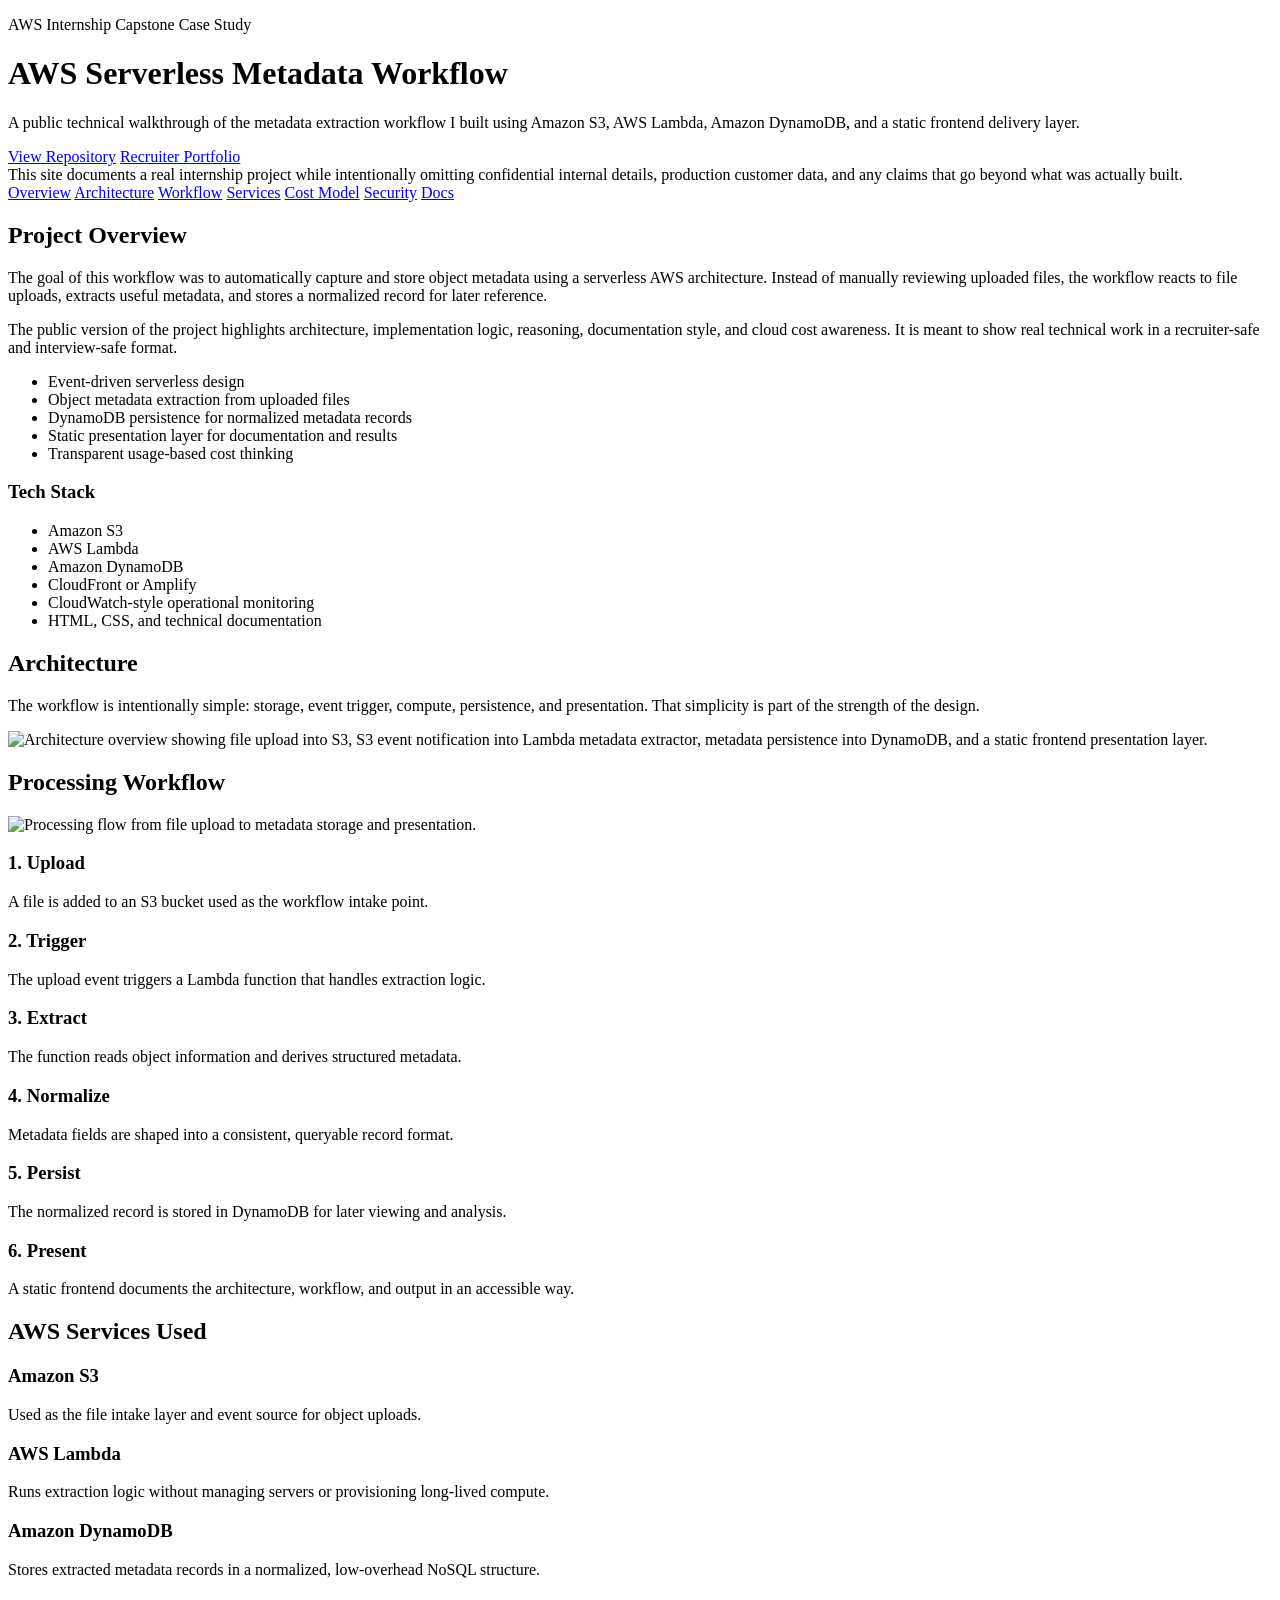
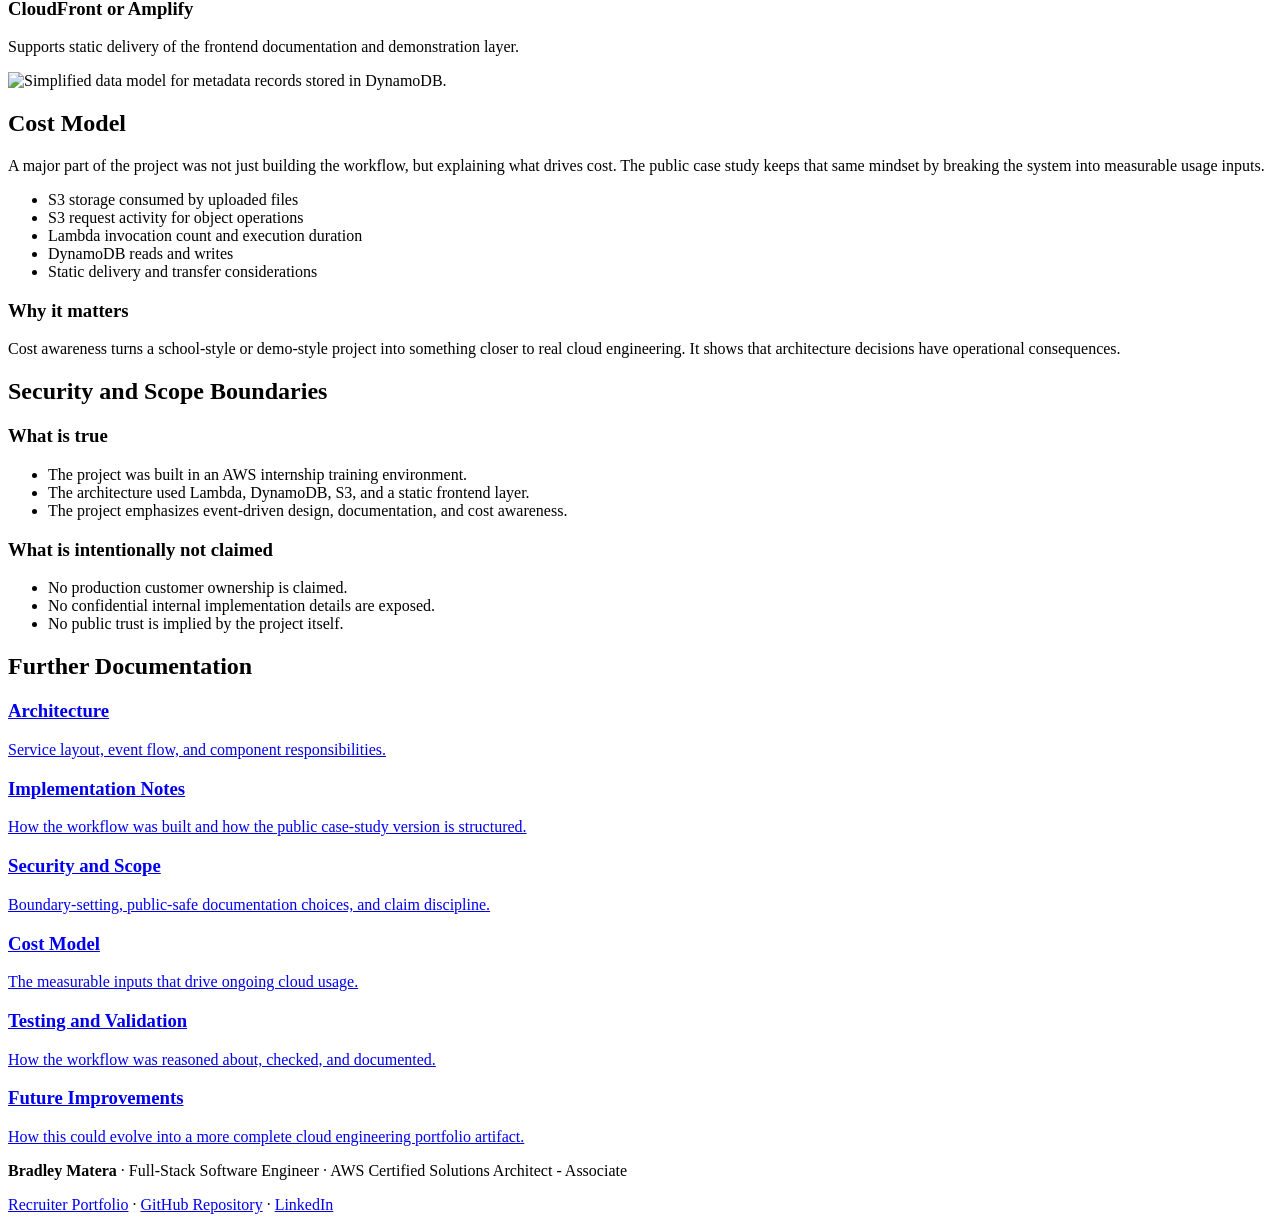
==== index.html @ c06ffcc9 "site: add GitHub Pages-ready landing page" ====
<!DOCTYPE html>
<html lang="en">
<head>
  <meta charset="UTF-8" />
  <meta name="viewport" content="width=device-width, initial-scale=1.0" />
  <title>AWS Serverless Metadata Workflow | Bradley Matera</title>
  <meta name="description" content="A public technical case study documenting an AWS serverless metadata workflow built during an AWS Support Engineering internship." />
  <link rel="stylesheet" href="styles.css" />
</head>
<body>
  <header class="hero">
    <div class="container">
      <p class="eyebrow">AWS Internship Capstone Case Study</p>
      <h1>AWS Serverless Metadata Workflow</h1>
      <p class="lead">
        A public technical walkthrough of the metadata extraction workflow I built using
        Amazon S3, AWS Lambda, Amazon DynamoDB, and a static frontend delivery layer.
      </p>
      <div class="hero-actions">
        <a class="button primary" href="https://github.com/BradleyMatera/Office">View Repository</a>
        <a class="button" href="https://bradleymatera.dev/recruiter/">Recruiter Portfolio</a>
      </div>
      <div class="callout">
        This site documents a real internship project while intentionally omitting confidential internal details,
        production customer data, and any claims that go beyond what was actually built.
      </div>
    </div>
  </header>

  <nav class="topnav">
    <div class="container navlinks">
      <a href="#overview">Overview</a>
      <a href="#architecture">Architecture</a>
      <a href="#workflow">Workflow</a>
      <a href="#services">Services</a>
      <a href="#cost">Cost Model</a>
      <a href="#security">Security</a>
      <a href="#docs">Docs</a>
    </div>
  </nav>

  <main>
    <section id="overview" class="section">
      <div class="container two-col">
        <div>
          <h2>Project Overview</h2>
          <p>
            The goal of this workflow was to automatically capture and store object metadata using a
            serverless AWS architecture. Instead of manually reviewing uploaded files, the workflow reacts
            to file uploads, extracts useful metadata, and stores a normalized record for later reference.
          </p>
          <p>
            The public version of the project highlights architecture, implementation logic, reasoning,
            documentation style, and cloud cost awareness. It is meant to show real technical work in a
            recruiter-safe and interview-safe format.
          </p>
          <ul class="bullets">
            <li>Event-driven serverless design</li>
            <li>Object metadata extraction from uploaded files</li>
            <li>DynamoDB persistence for normalized metadata records</li>
            <li>Static presentation layer for documentation and results</li>
            <li>Transparent usage-based cost thinking</li>
          </ul>
        </div>
        <aside class="card">
          <h3>Tech Stack</h3>
          <ul>
            <li>Amazon S3</li>
            <li>AWS Lambda</li>
            <li>Amazon DynamoDB</li>
            <li>CloudFront or Amplify</li>
            <li>CloudWatch-style operational monitoring</li>
            <li>HTML, CSS, and technical documentation</li>
          </ul>
        </aside>
      </div>
    </section>

    <section id="architecture" class="section alt">
      <div class="container">
        <h2>Architecture</h2>
        <p class="section-intro">
          The workflow is intentionally simple: storage, event trigger, compute, persistence, and presentation.
          That simplicity is part of the strength of the design.
        </p>
        <img class="diagram" src="assets/architecture-overview.svg" alt="Architecture overview showing file upload into S3, S3 event notification into Lambda metadata extractor, metadata persistence into DynamoDB, and a static frontend presentation layer." />
      </div>
    </section>

    <section id="workflow" class="section">
      <div class="container">
        <h2>Processing Workflow</h2>
        <img class="diagram" src="assets/processing-flow.svg" alt="Processing flow from file upload to metadata storage and presentation." />
        <div class="grid three-up">
          <div class="card">
            <h3>1. Upload</h3>
            <p>A file is added to an S3 bucket used as the workflow intake point.</p>
          </div>
          <div class="card">
            <h3>2. Trigger</h3>
            <p>The upload event triggers a Lambda function that handles extraction logic.</p>
          </div>
          <div class="card">
            <h3>3. Extract</h3>
            <p>The function reads object information and derives structured metadata.</p>
          </div>
          <div class="card">
            <h3>4. Normalize</h3>
            <p>Metadata fields are shaped into a consistent, queryable record format.</p>
          </div>
          <div class="card">
            <h3>5. Persist</h3>
            <p>The normalized record is stored in DynamoDB for later viewing and analysis.</p>
          </div>
          <div class="card">
            <h3>6. Present</h3>
            <p>A static frontend documents the architecture, workflow, and output in an accessible way.</p>
          </div>
        </div>
      </div>
    </section>

    <section id="services" class="section alt">
      <div class="container">
        <h2>AWS Services Used</h2>
        <div class="grid two-up">
          <div class="card">
            <h3>Amazon S3</h3>
            <p>Used as the file intake layer and event source for object uploads.</p>
          </div>
          <div class="card">
            <h3>AWS Lambda</h3>
            <p>Runs extraction logic without managing servers or provisioning long-lived compute.</p>
          </div>
          <div class="card">
            <h3>Amazon DynamoDB</h3>
            <p>Stores extracted metadata records in a normalized, low-overhead NoSQL structure.</p>
          </div>
          <div class="card">
            <h3>CloudFront or Amplify</h3>
            <p>Supports static delivery of the frontend documentation and demonstration layer.</p>
          </div>
        </div>
        <img class="diagram small" src="assets/data-model.svg" alt="Simplified data model for metadata records stored in DynamoDB." />
      </div>
    </section>

    <section id="cost" class="section">
      <div class="container two-col">
        <div>
          <h2>Cost Model</h2>
          <p>
            A major part of the project was not just building the workflow, but explaining what drives cost.
            The public case study keeps that same mindset by breaking the system into measurable usage inputs.
          </p>
          <ul class="bullets">
            <li>S3 storage consumed by uploaded files</li>
            <li>S3 request activity for object operations</li>
            <li>Lambda invocation count and execution duration</li>
            <li>DynamoDB reads and writes</li>
            <li>Static delivery and transfer considerations</li>
          </ul>
        </div>
        <aside class="card">
          <h3>Why it matters</h3>
          <p>
            Cost awareness turns a school-style or demo-style project into something closer to real cloud engineering.
            It shows that architecture decisions have operational consequences.
          </p>
        </aside>
      </div>
    </section>

    <section id="security" class="section alt">
      <div class="container">
        <h2>Security and Scope Boundaries</h2>
        <div class="grid two-up">
          <div class="card success">
            <h3>What is true</h3>
            <ul>
              <li>The project was built in an AWS internship training environment.</li>
              <li>The architecture used Lambda, DynamoDB, S3, and a static frontend layer.</li>
              <li>The project emphasizes event-driven design, documentation, and cost awareness.</li>
            </ul>
          </div>
          <div class="card warning">
            <h3>What is intentionally not claimed</h3>
            <ul>
              <li>No production customer ownership is claimed.</li>
              <li>No confidential internal implementation details are exposed.</li>
              <li>No public trust is implied by the project itself.</li>
            </ul>
          </div>
        </div>
      </div>
    </section>

    <section id="docs" class="section">
      <div class="container">
        <h2>Further Documentation</h2>
        <div class="grid two-up">
          <a class="doclink" href="docs/architecture.md">
            <h3>Architecture</h3>
            <p>Service layout, event flow, and component responsibilities.</p>
          </a>
          <a class="doclink" href="docs/implementation-notes.md">
            <h3>Implementation Notes</h3>
            <p>How the workflow was built and how the public case-study version is structured.</p>
          </a>
          <a class="doclink" href="docs/security-and-scope.md">
            <h3>Security and Scope</h3>
            <p>Boundary-setting, public-safe documentation choices, and claim discipline.</p>
          </a>
          <a class="doclink" href="docs/cost-model.md">
            <h3>Cost Model</h3>
            <p>The measurable inputs that drive ongoing cloud usage.</p>
          </a>
          <a class="doclink" href="docs/testing-and-validation.md">
            <h3>Testing and Validation</h3>
            <p>How the workflow was reasoned about, checked, and documented.</p>
          </a>
          <a class="doclink" href="docs/future-improvements.md">
            <h3>Future Improvements</h3>
            <p>How this could evolve into a more complete cloud engineering portfolio artifact.</p>
          </a>
        </div>
      </div>
    </section>
  </main>

  <footer class="footer">
    <div class="container">
      <p><strong>Bradley Matera</strong> · Full-Stack Software Engineer · AWS Certified Solutions Architect - Associate</p>
      <p>
        <a href="https://bradleymatera.dev/recruiter/">Recruiter Portfolio</a>
        <span>·</span>
        <a href="https://github.com/BradleyMatera/Office">GitHub Repository</a>
        <span>·</span>
        <a href="https://www.linkedin.com/in/bradmatera/">LinkedIn</a>
      </p>
    </div>
  </footer>
</body>
</html>
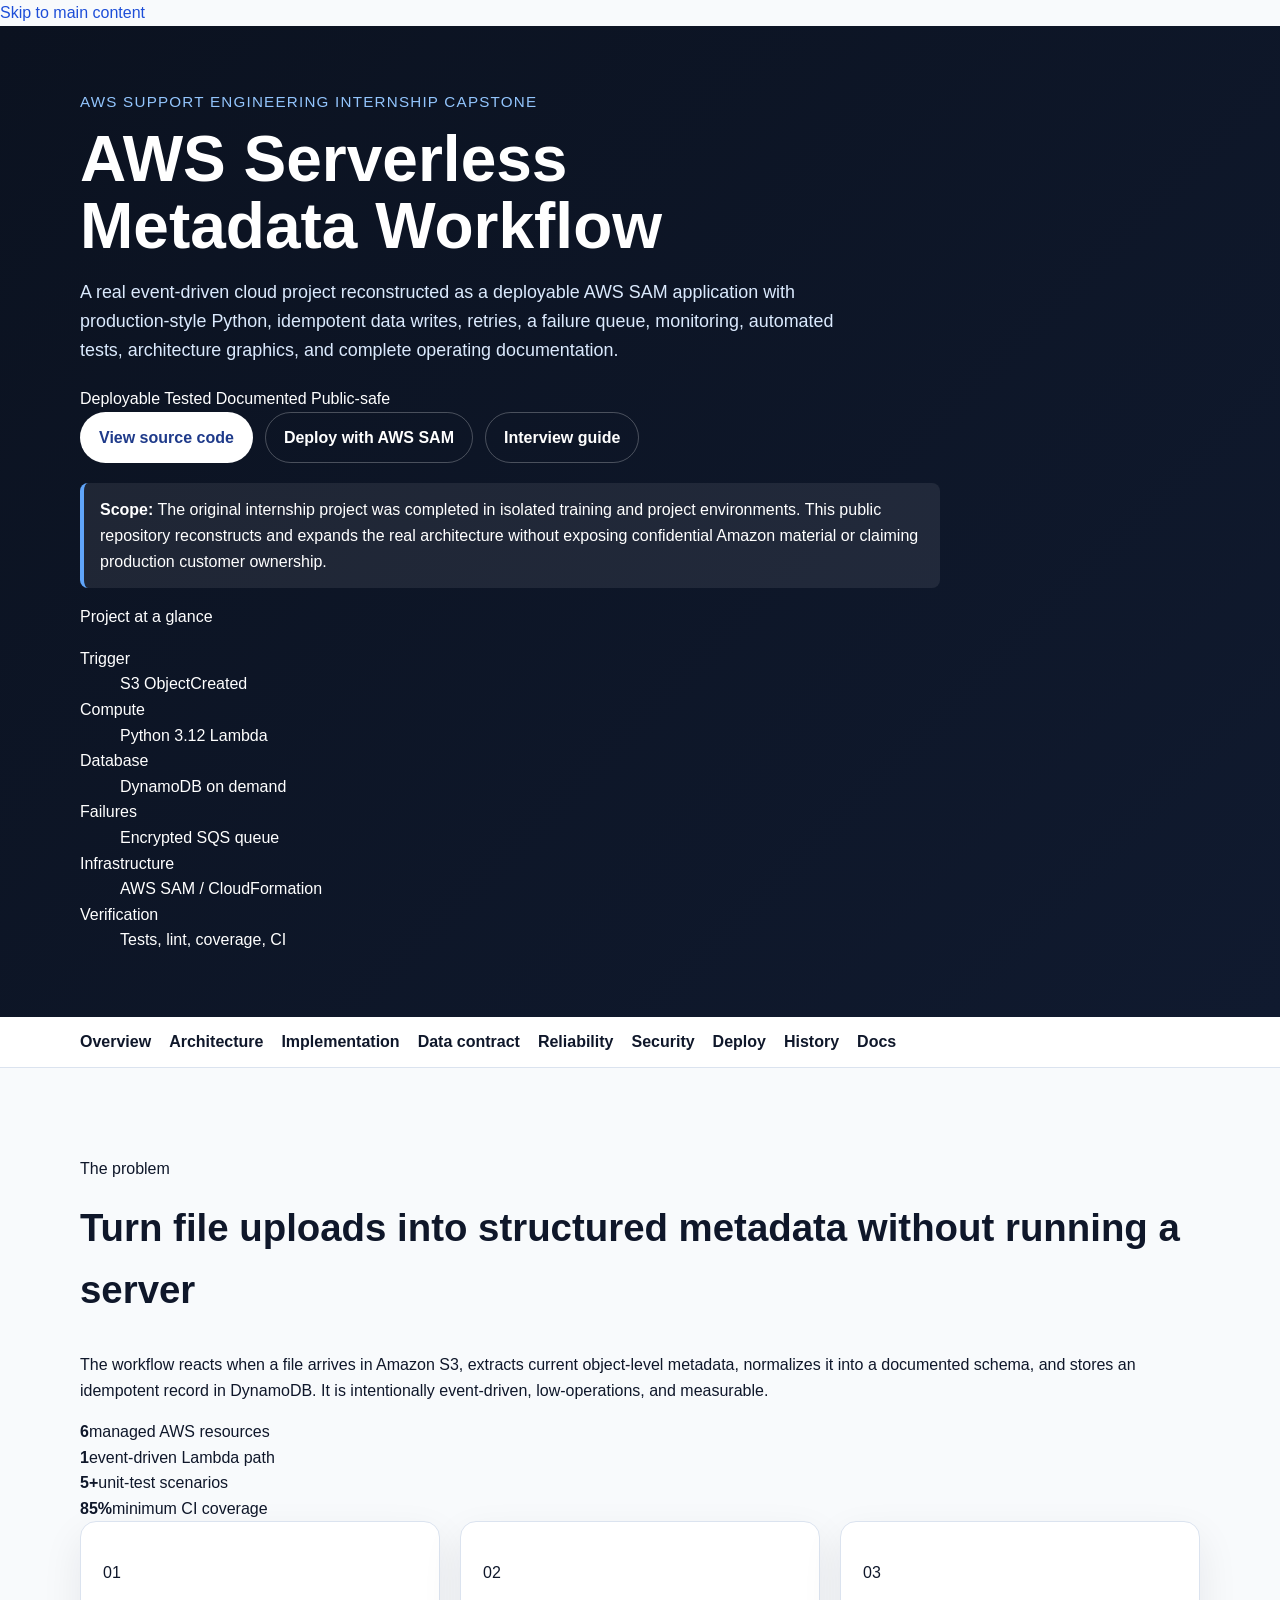
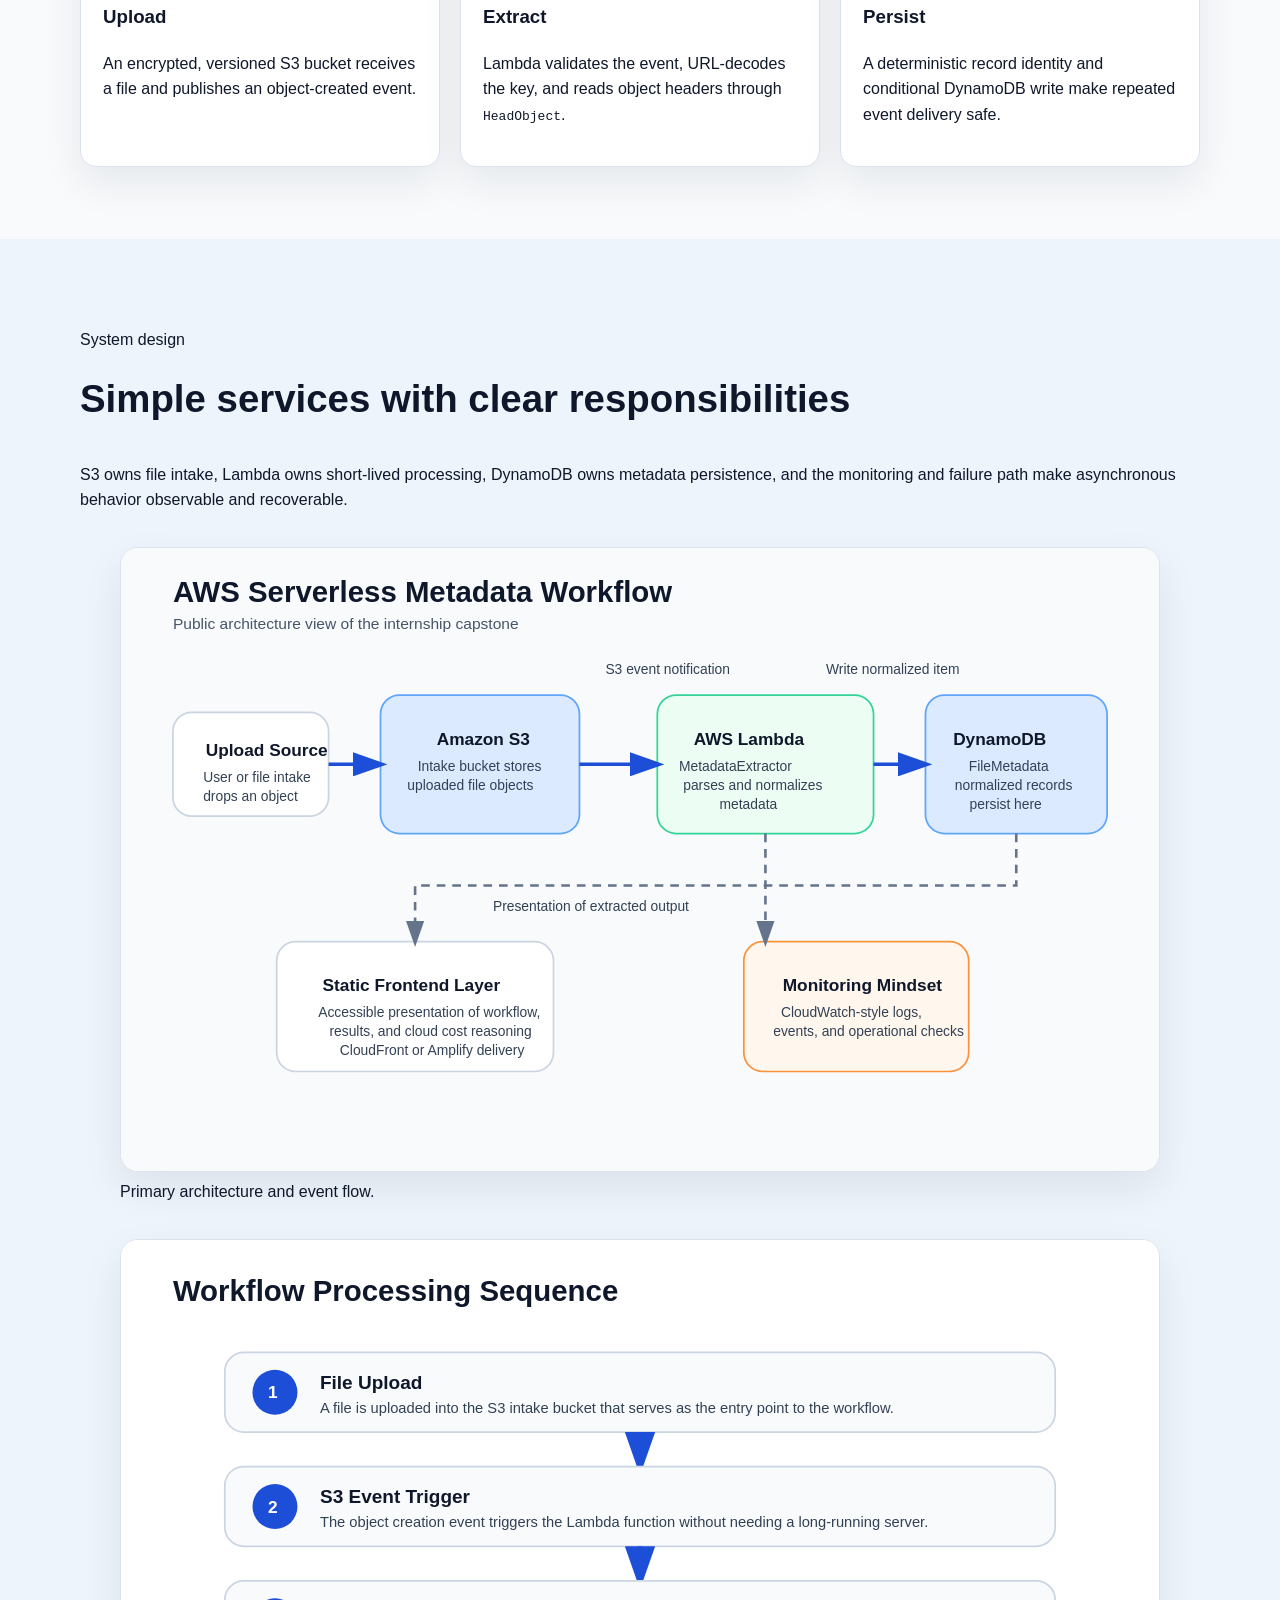
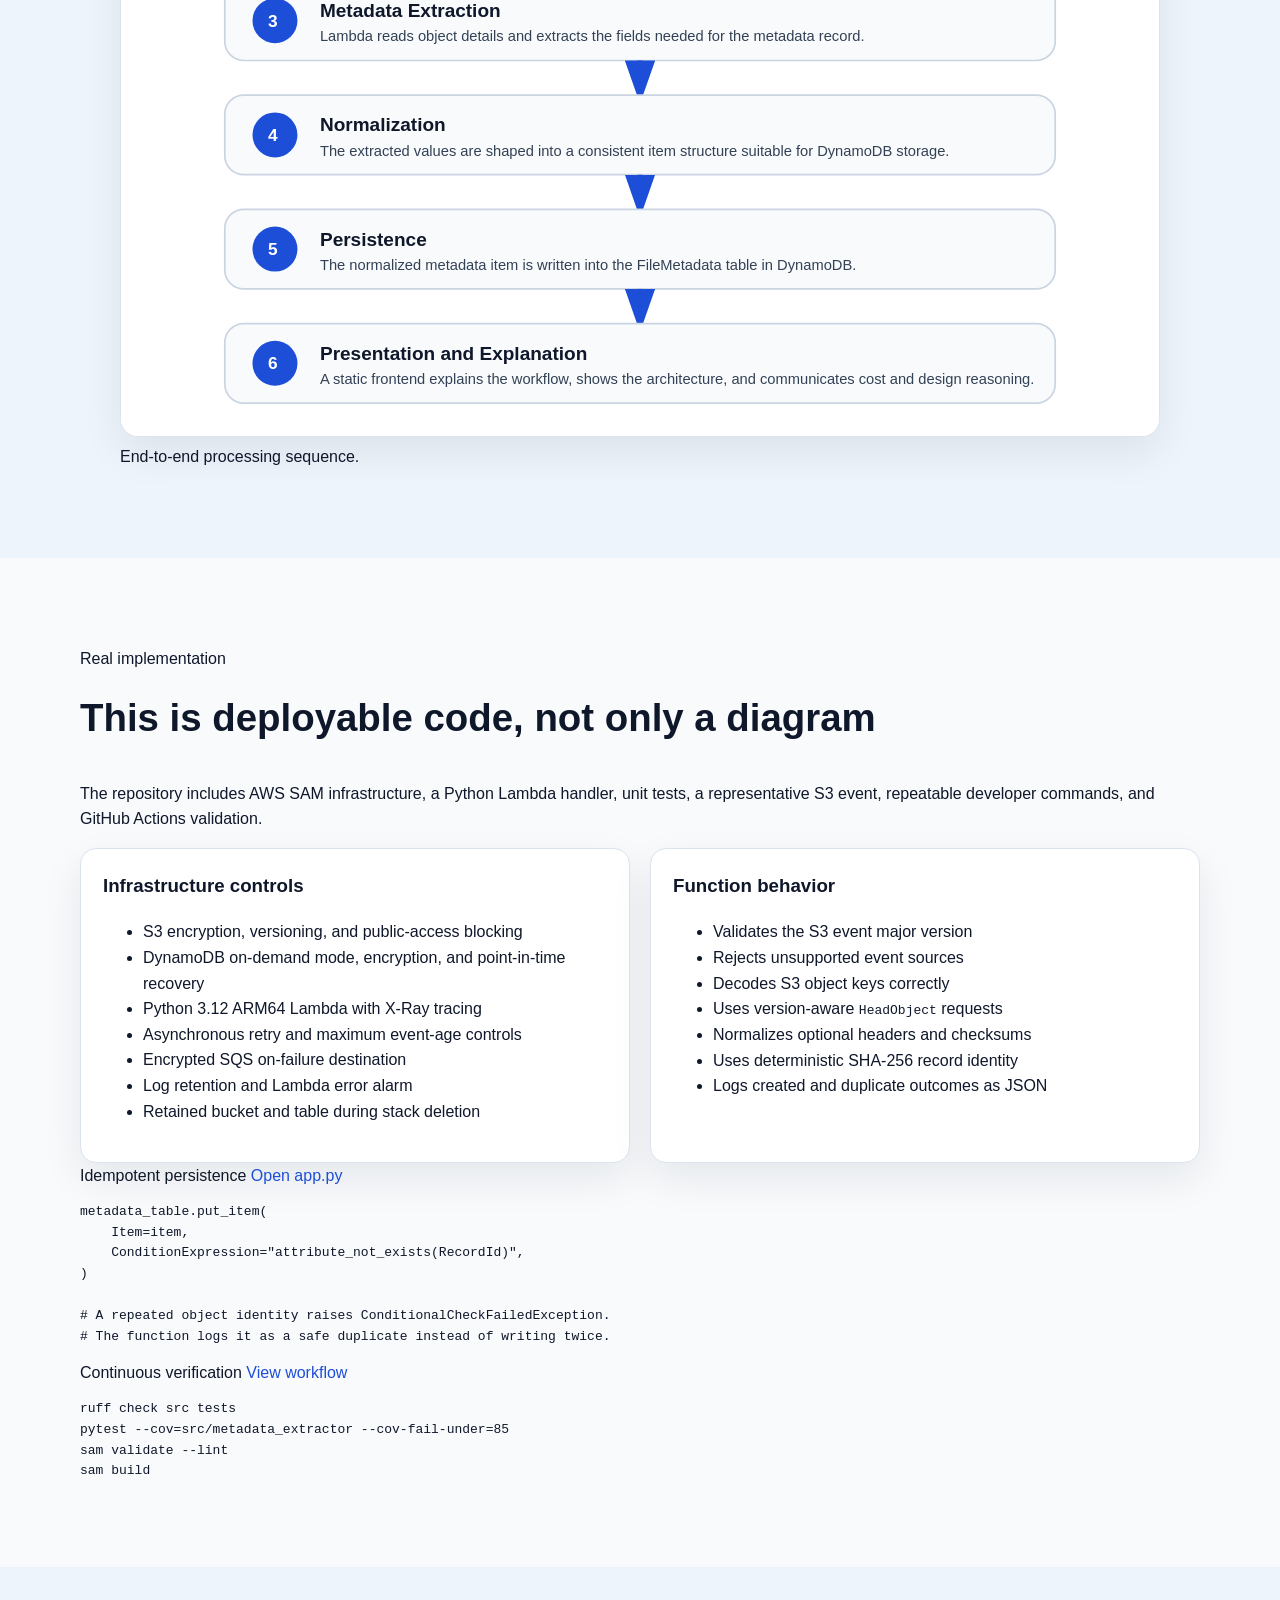
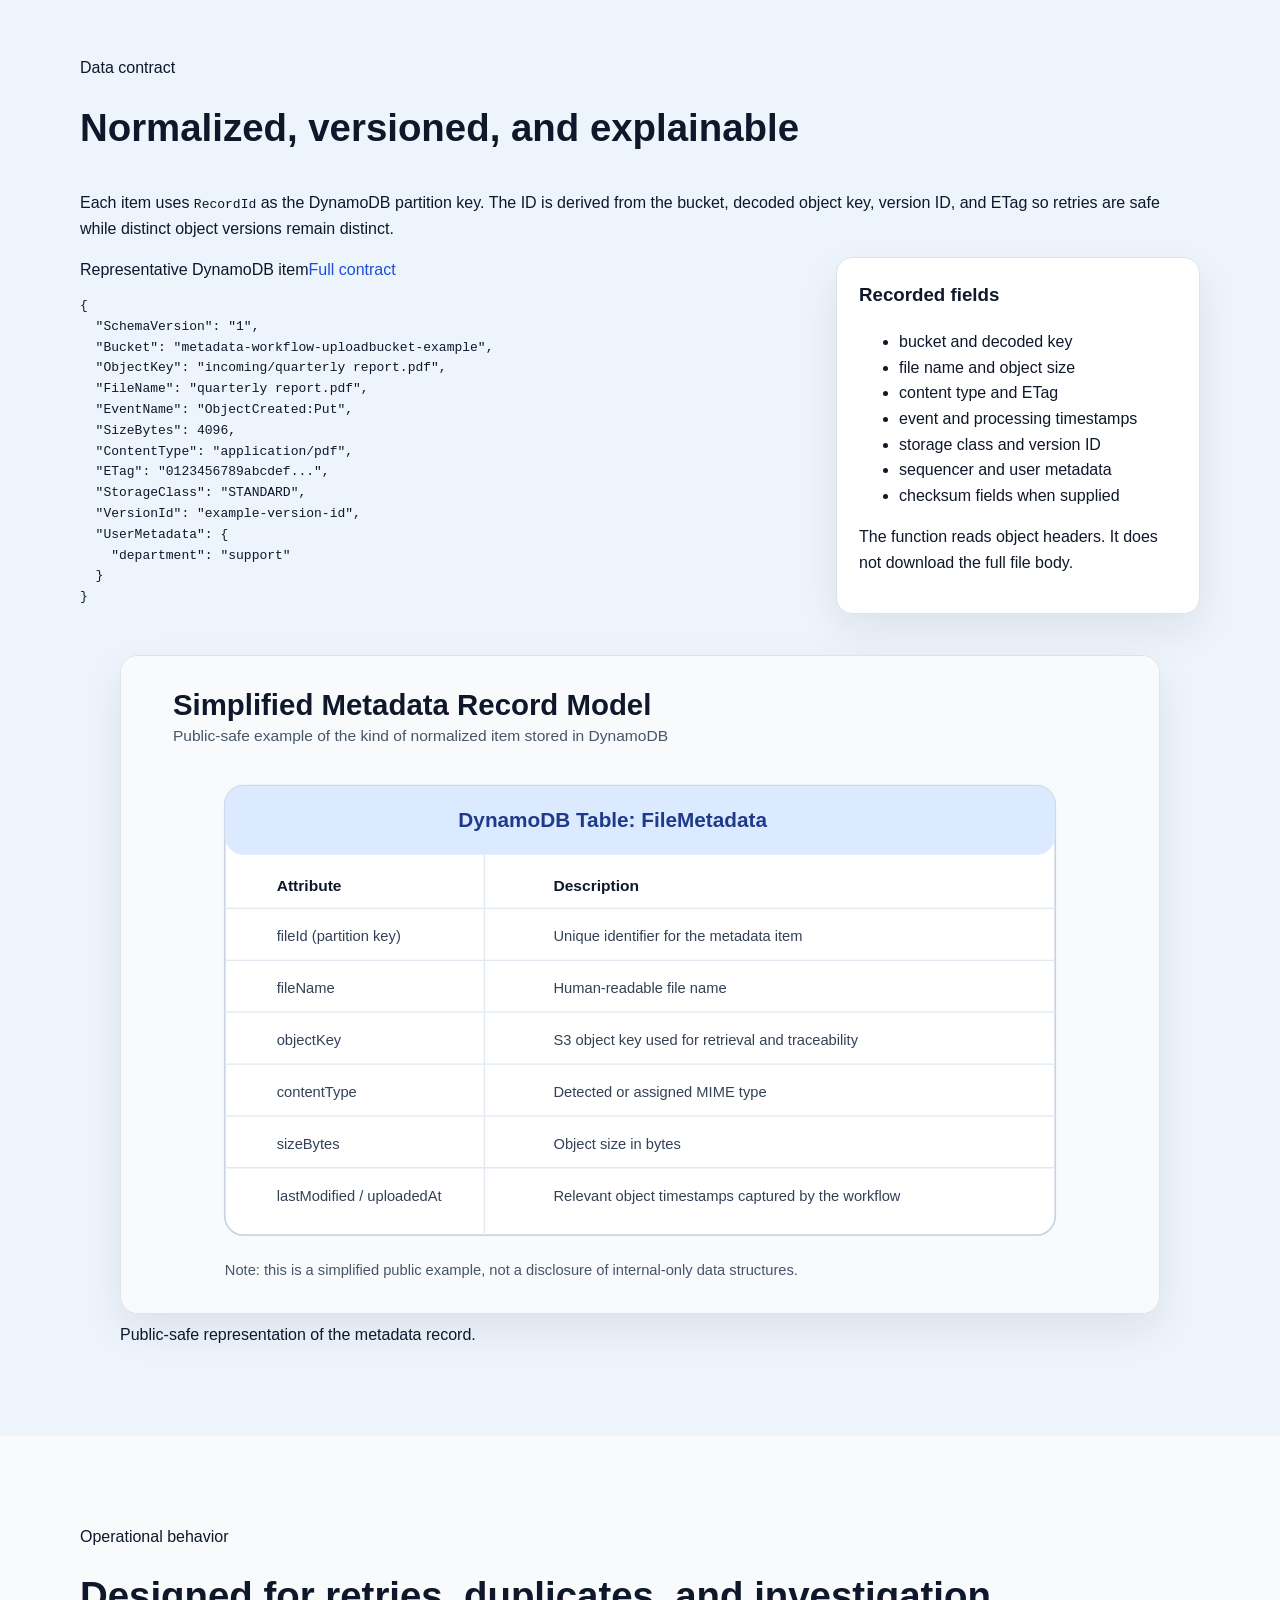
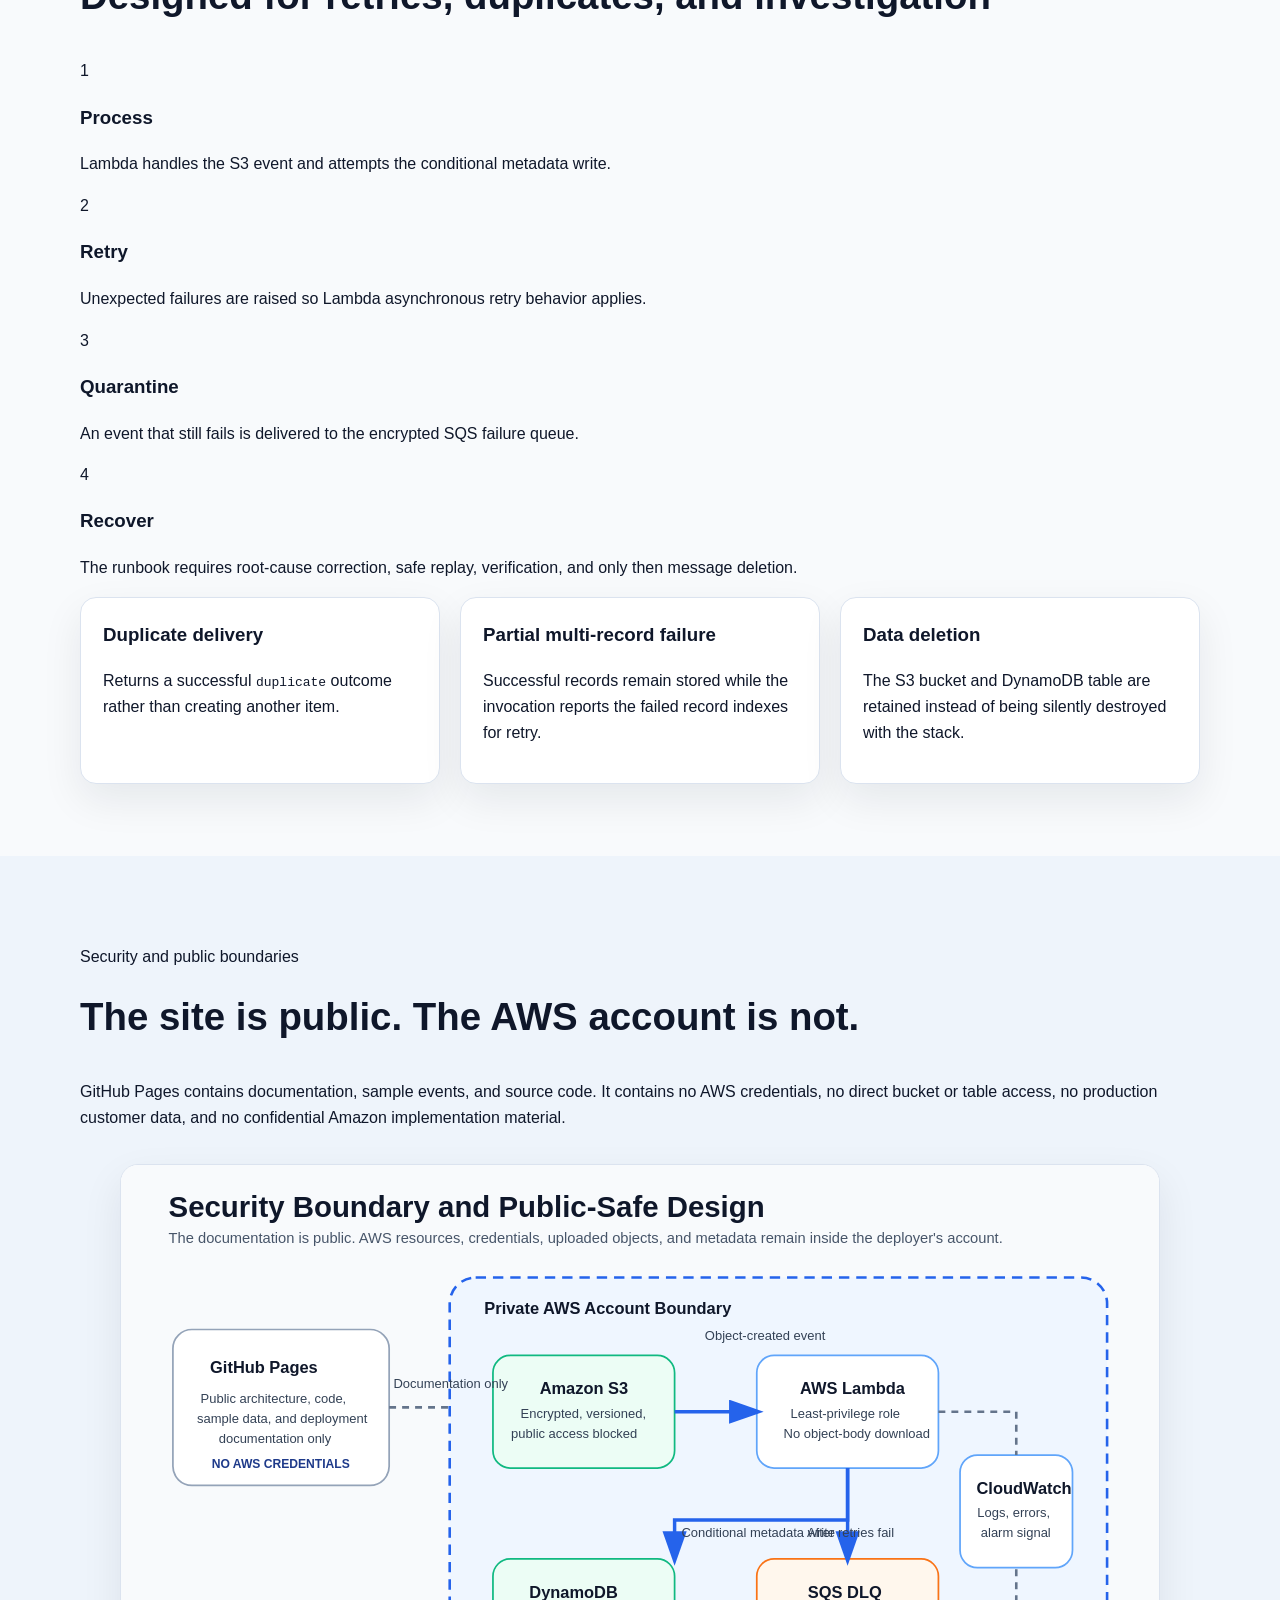
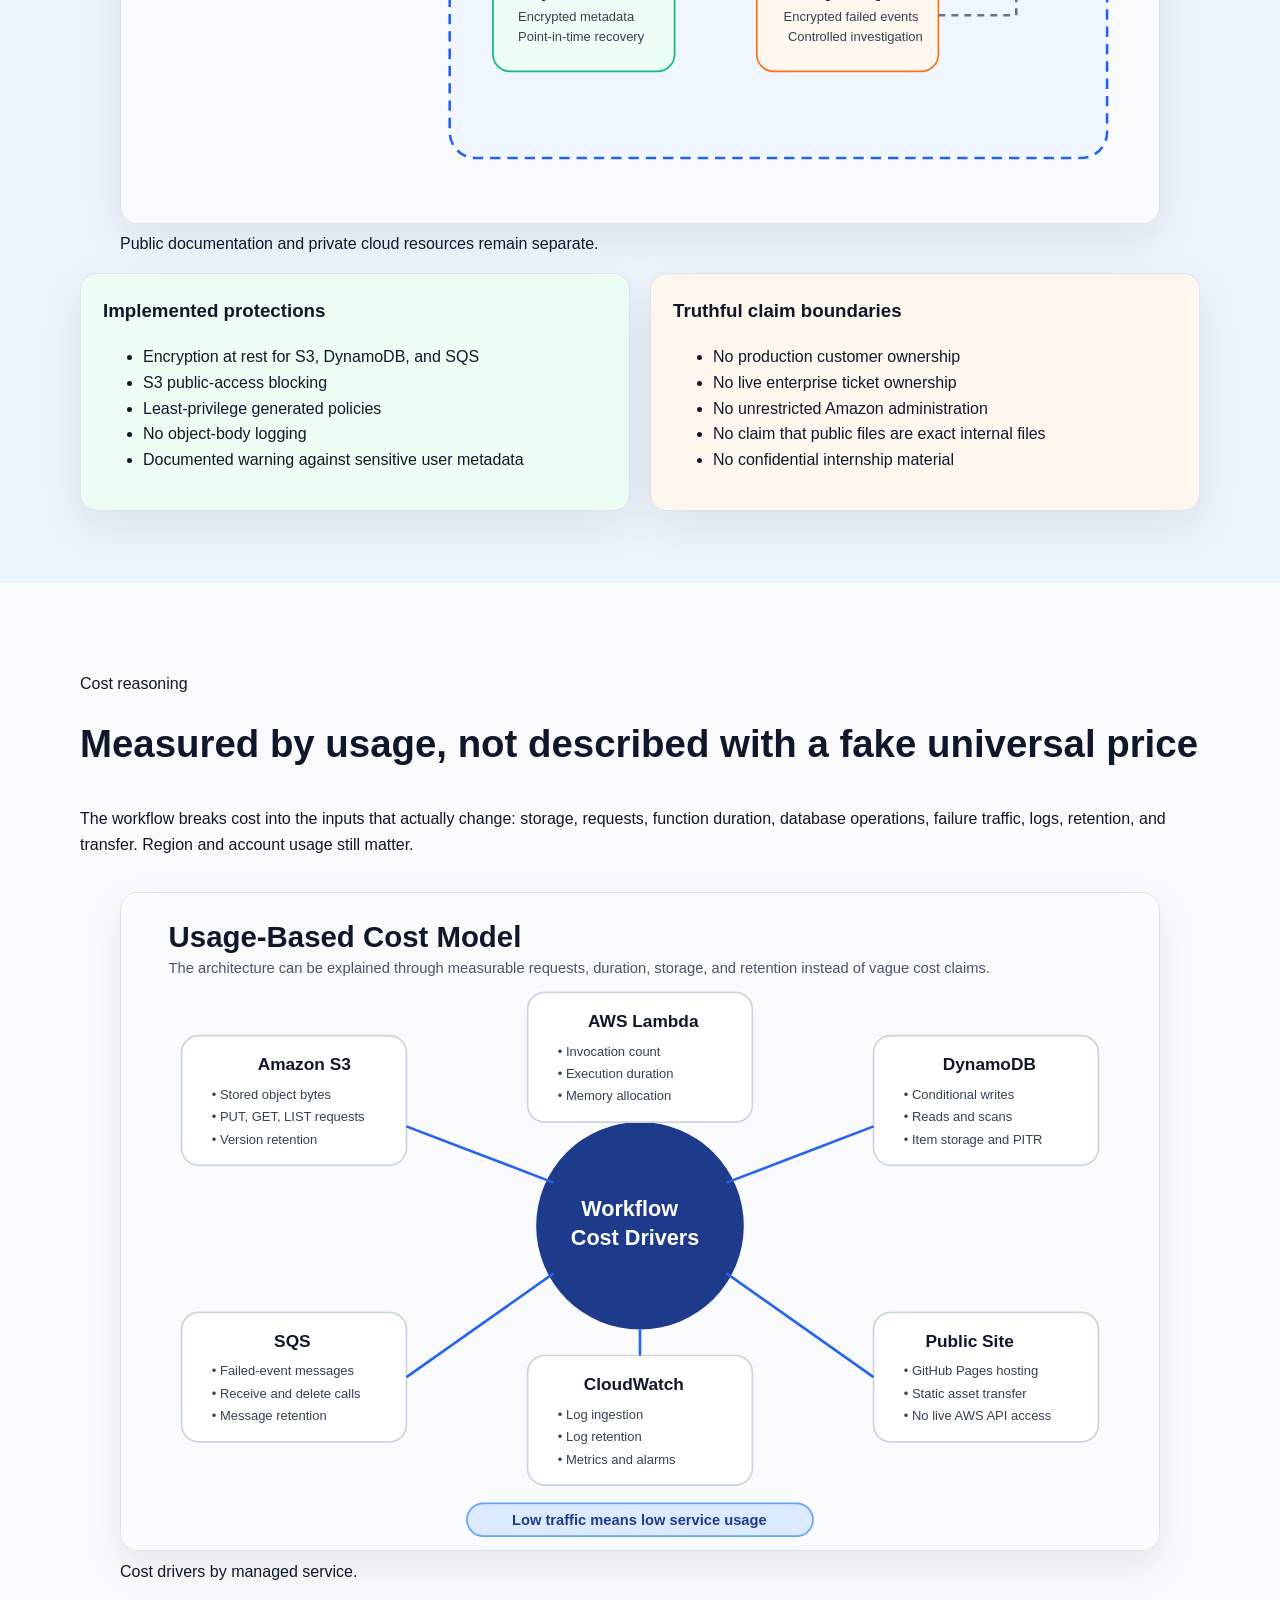
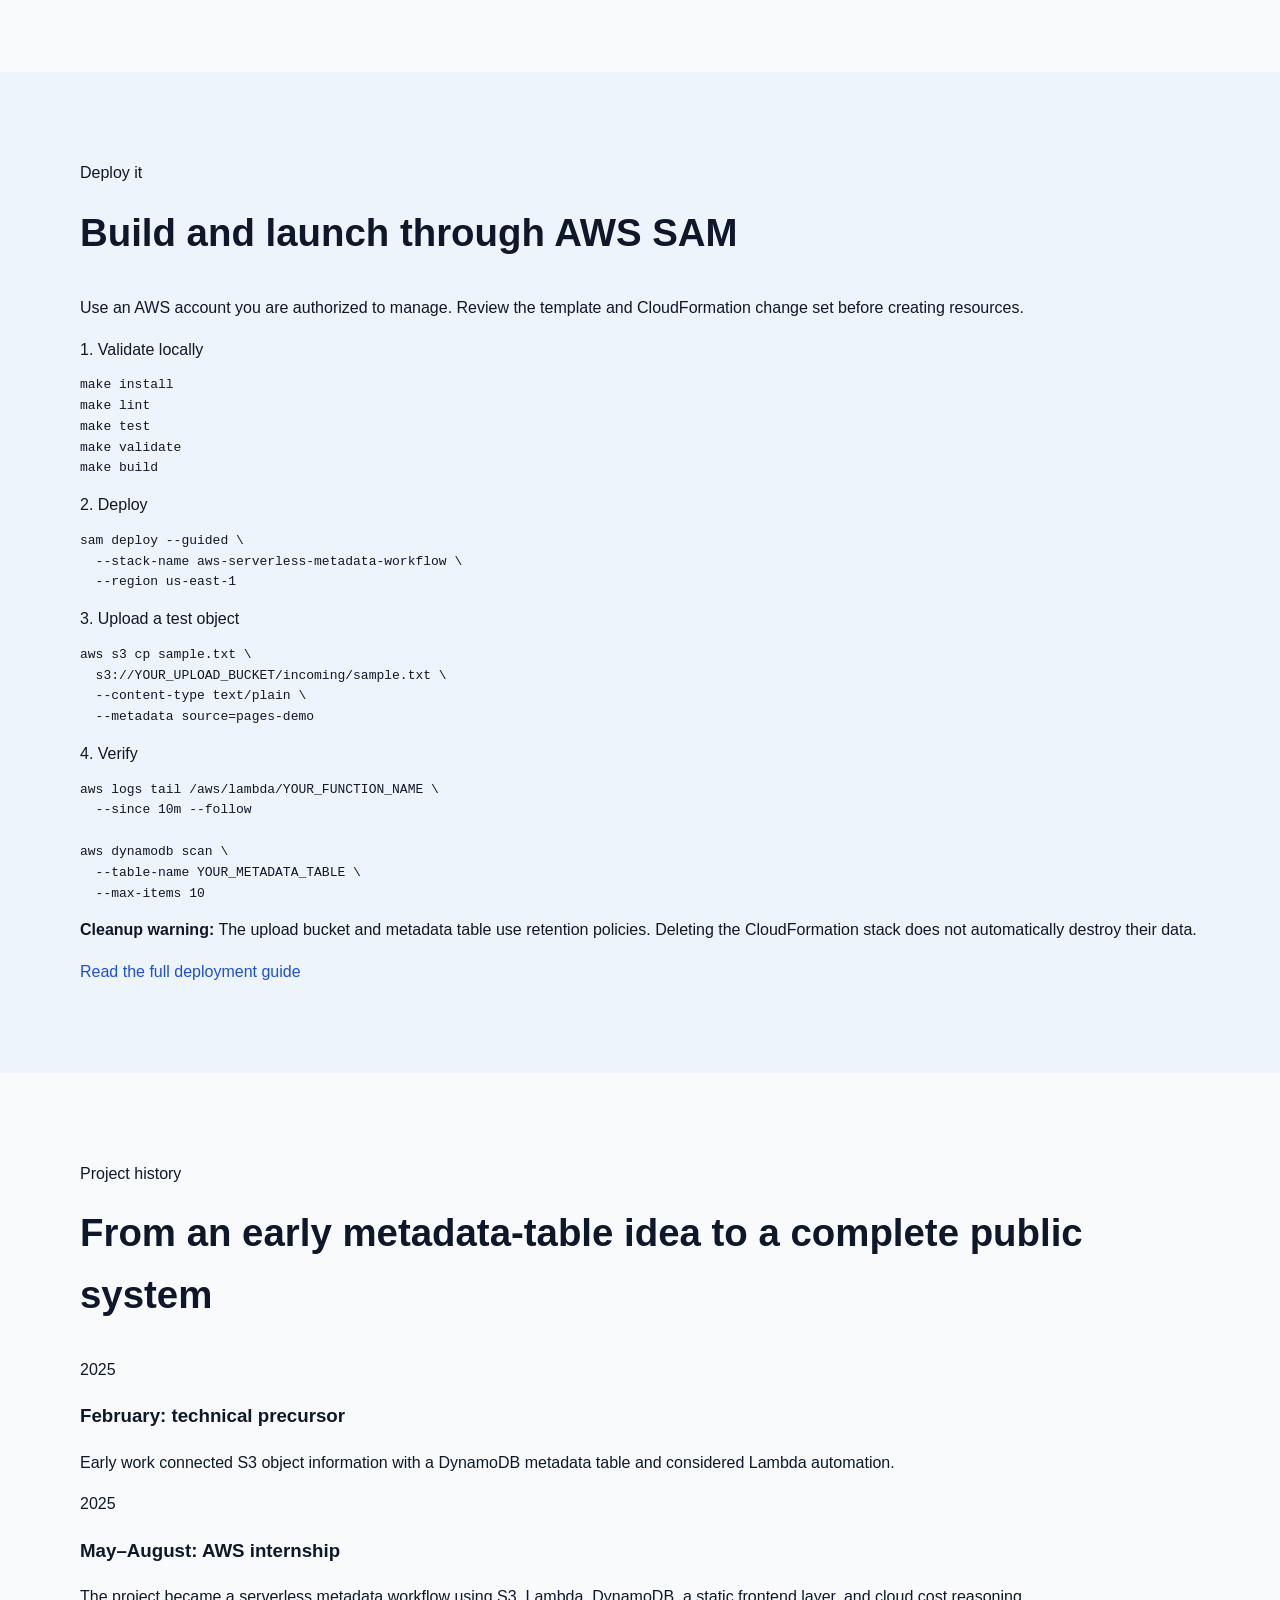
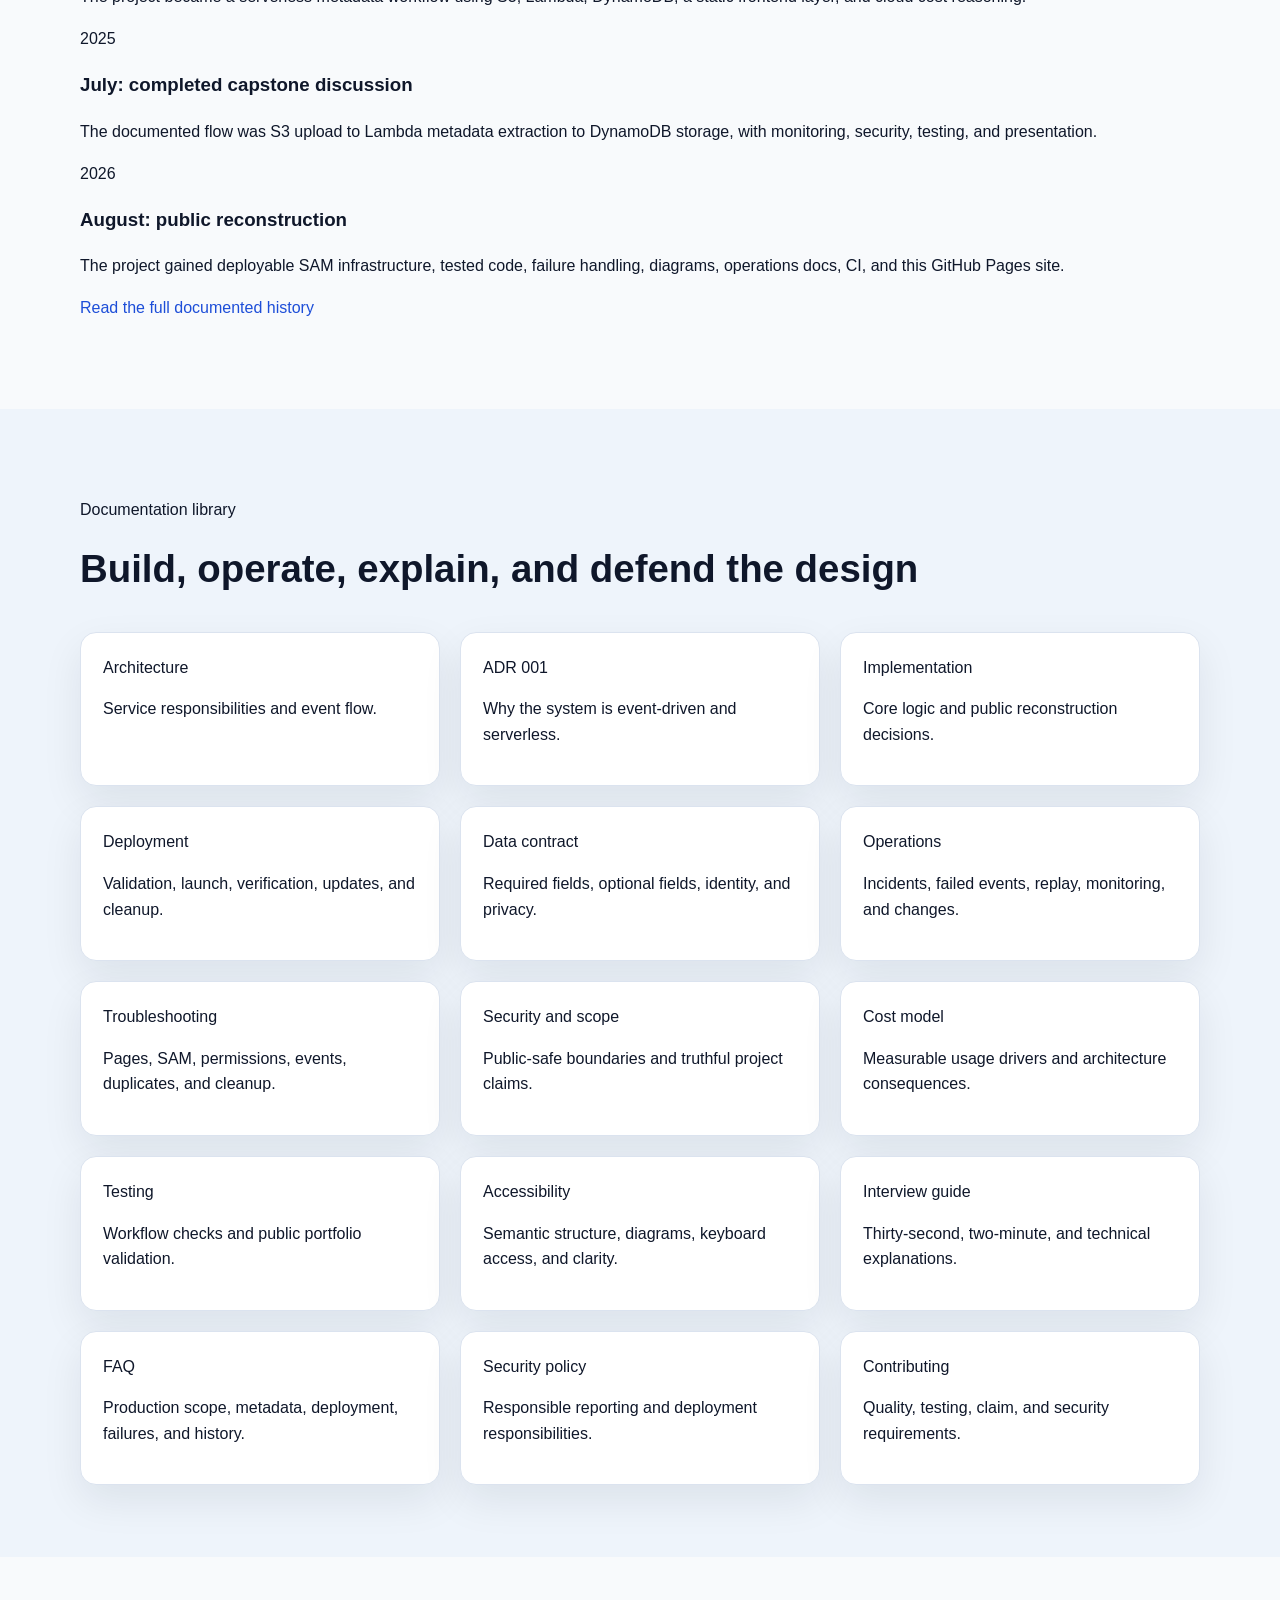
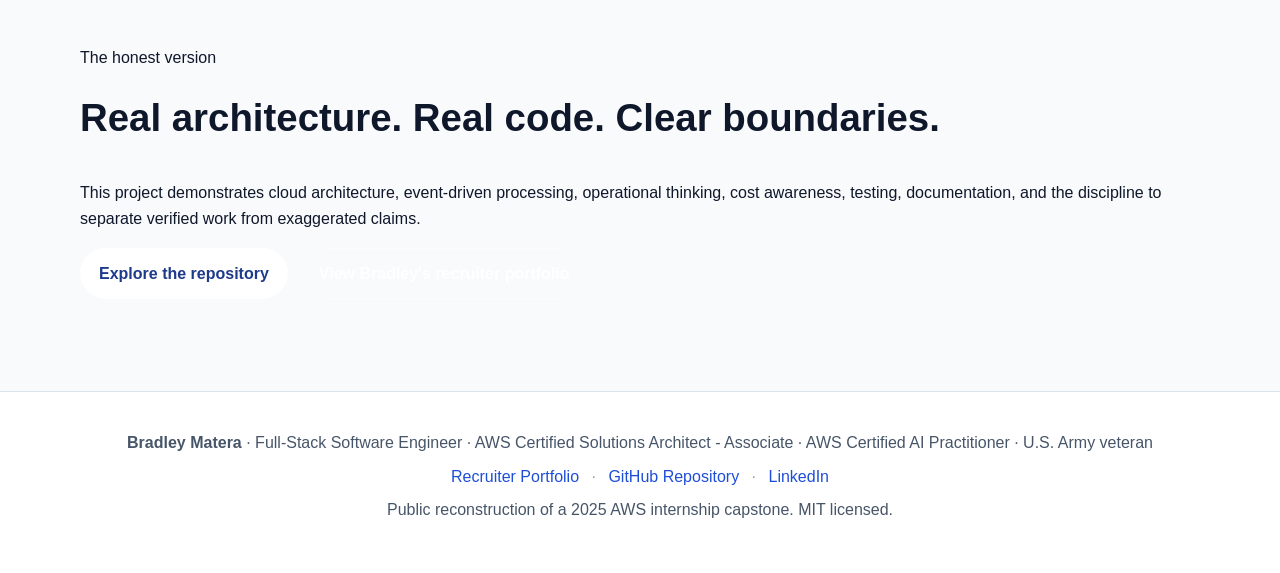
==== commit c05c37cf: "site: publish full deployable engineering case study" ====
--- a/index.html
+++ b/index.html
@@ -4,225 +4,475 @@
   <meta charset="UTF-8" />
   <meta name="viewport" content="width=device-width, initial-scale=1.0" />
   <title>AWS Serverless Metadata Workflow | Bradley Matera</title>
-  <meta name="description" content="A public technical case study documenting an AWS serverless metadata workflow built during an AWS Support Engineering internship." />
+  <meta name="description" content="A deployable, tested, and fully documented AWS serverless metadata workflow using Amazon S3, AWS Lambda, Amazon DynamoDB, SQS, CloudWatch, and AWS SAM." />
+  <meta name="author" content="Bradley Matera" />
+  <meta name="theme-color" content="#071426" />
+  <meta property="og:title" content="AWS Serverless Metadata Workflow" />
+  <meta property="og:description" content="A real AWS internship capstone reconstructed as a deployable, tested, public engineering case study." />
+  <meta property="og:type" content="website" />
+  <meta property="og:url" content="https://bradleymatera.github.io/Office/" />
+  <link rel="canonical" href="https://bradleymatera.github.io/Office/" />
   <link rel="stylesheet" href="styles.css" />
+  <script type="application/ld+json">
+  {
+    "@context": "https://schema.org",
+    "@type": "SoftwareSourceCode",
+    "name": "AWS Serverless Metadata Workflow",
+    "description": "A deployable and tested event-driven AWS metadata workflow using Amazon S3, AWS Lambda, Amazon DynamoDB, SQS, CloudWatch, and AWS SAM.",
+    "codeRepository": "https://github.com/BradleyMatera/Office",
+    "url": "https://bradleymatera.github.io/Office/",
+    "programmingLanguage": ["Python", "YAML", "HTML", "CSS"],
+    "author": {
+      "@type": "Person",
+      "name": "Bradley Matera",
+      "url": "https://bradleymatera.dev/recruiter/"
+    }
+  }
+  </script>
 </head>
 <body>
+  <a class="skip-link" href="#main-content">Skip to main content</a>
+
   <header class="hero">
-    <div class="container">
-      <p class="eyebrow">AWS Internship Capstone Case Study</p>
-      <h1>AWS Serverless Metadata Workflow</h1>
-      <p class="lead">
-        A public technical walkthrough of the metadata extraction workflow I built using
-        Amazon S3, AWS Lambda, Amazon DynamoDB, and a static frontend delivery layer.
-      </p>
-      <div class="hero-actions">
-        <a class="button primary" href="https://github.com/BradleyMatera/Office">View Repository</a>
-        <a class="button" href="https://bradleymatera.dev/recruiter/">Recruiter Portfolio</a>
-      </div>
-      <div class="callout">
-        This site documents a real internship project while intentionally omitting confidential internal details,
-        production customer data, and any claims that go beyond what was actually built.
-      </div>
+    <div class="container hero-layout">
+      <div>
+        <p class="eyebrow">AWS Support Engineering Internship Capstone</p>
+        <h1>AWS Serverless<br />Metadata Workflow</h1>
+        <p class="lead">
+          A real event-driven cloud project reconstructed as a deployable AWS SAM application with
+          production-style Python, idempotent data writes, retries, a failure queue, monitoring,
+          automated tests, architecture graphics, and complete operating documentation.
+        </p>
+        <div class="status-row" aria-label="Project status">
+          <span class="status-pill">Deployable</span>
+          <span class="status-pill">Tested</span>
+          <span class="status-pill">Documented</span>
+          <span class="status-pill">Public-safe</span>
+        </div>
+        <div class="hero-actions">
+          <a class="button primary" href="https://github.com/BradleyMatera/Office">View source code</a>
+          <a class="button" href="#deploy">Deploy with AWS SAM</a>
+          <a class="button" href="docs/interview-guide.md">Interview guide</a>
+        </div>
+        <div class="callout">
+          <strong>Scope:</strong> The original internship project was completed in isolated training and project environments.
+          This public repository reconstructs and expands the real architecture without exposing confidential Amazon material
+          or claiming production customer ownership.
+        </div>
+      </div>
+
+      <aside class="hero-panel" aria-label="Project at a glance">
+        <p class="panel-label">Project at a glance</p>
+        <dl class="facts">
+          <div><dt>Trigger</dt><dd>S3 ObjectCreated</dd></div>
+          <div><dt>Compute</dt><dd>Python 3.12 Lambda</dd></div>
+          <div><dt>Database</dt><dd>DynamoDB on demand</dd></div>
+          <div><dt>Failures</dt><dd>Encrypted SQS queue</dd></div>
+          <div><dt>Infrastructure</dt><dd>AWS SAM / CloudFormation</dd></div>
+          <div><dt>Verification</dt><dd>Tests, lint, coverage, CI</dd></div>
+        </dl>
+      </aside>
     </div>
   </header>
 
-  <nav class="topnav">
+  <nav class="topnav" aria-label="Project navigation">
     <div class="container navlinks">
       <a href="#overview">Overview</a>
       <a href="#architecture">Architecture</a>
-      <a href="#workflow">Workflow</a>
-      <a href="#services">Services</a>
-      <a href="#cost">Cost Model</a>
+      <a href="#implementation">Implementation</a>
+      <a href="#data">Data contract</a>
+      <a href="#reliability">Reliability</a>
       <a href="#security">Security</a>
+      <a href="#deploy">Deploy</a>
+      <a href="#history">History</a>
       <a href="#docs">Docs</a>
     </div>
   </nav>
 
-  <main>
+  <main id="main-content">
     <section id="overview" class="section">
-      <div class="container two-col">
-        <div>
-          <h2>Project Overview</h2>
-          <p>
-            The goal of this workflow was to automatically capture and store object metadata using a
-            serverless AWS architecture. Instead of manually reviewing uploaded files, the workflow reacts
-            to file uploads, extracts useful metadata, and stores a normalized record for later reference.
-          </p>
-          <p>
-            The public version of the project highlights architecture, implementation logic, reasoning,
-            documentation style, and cloud cost awareness. It is meant to show real technical work in a
-            recruiter-safe and interview-safe format.
-          </p>
-          <ul class="bullets">
-            <li>Event-driven serverless design</li>
-            <li>Object metadata extraction from uploaded files</li>
-            <li>DynamoDB persistence for normalized metadata records</li>
-            <li>Static presentation layer for documentation and results</li>
-            <li>Transparent usage-based cost thinking</li>
-          </ul>
-        </div>
-        <aside class="card">
-          <h3>Tech Stack</h3>
-          <ul>
-            <li>Amazon S3</li>
-            <li>AWS Lambda</li>
-            <li>Amazon DynamoDB</li>
-            <li>CloudFront or Amplify</li>
-            <li>CloudWatch-style operational monitoring</li>
-            <li>HTML, CSS, and technical documentation</li>
-          </ul>
-        </aside>
+      <div class="container">
+        <div class="section-heading">
+          <p class="section-kicker">The problem</p>
+          <h2>Turn file uploads into structured metadata without running a server</h2>
+          <p>
+            The workflow reacts when a file arrives in Amazon S3, extracts current object-level metadata,
+            normalizes it into a documented schema, and stores an idempotent record in DynamoDB.
+            It is intentionally event-driven, low-operations, and measurable.
+          </p>
+        </div>
+
+        <div class="metric-grid" aria-label="Project implementation metrics">
+          <div class="metric"><strong>6</strong><span>managed AWS resources</span></div>
+          <div class="metric"><strong>1</strong><span>event-driven Lambda path</span></div>
+          <div class="metric"><strong>5+</strong><span>unit-test scenarios</span></div>
+          <div class="metric"><strong>85%</strong><span>minimum CI coverage</span></div>
+        </div>
+
+        <div class="grid three-up feature-grid">
+          <article class="card">
+            <p class="card-number">01</p>
+            <h3>Upload</h3>
+            <p>An encrypted, versioned S3 bucket receives a file and publishes an object-created event.</p>
+          </article>
+          <article class="card">
+            <p class="card-number">02</p>
+            <h3>Extract</h3>
+            <p>Lambda validates the event, URL-decodes the key, and reads object headers through <code>HeadObject</code>.</p>
+          </article>
+          <article class="card">
+            <p class="card-number">03</p>
+            <h3>Persist</h3>
+            <p>A deterministic record identity and conditional DynamoDB write make repeated event delivery safe.</p>
+          </article>
+        </div>
       </div>
     </section>
 
     <section id="architecture" class="section alt">
       <div class="container">
-        <h2>Architecture</h2>
-        <p class="section-intro">
-          The workflow is intentionally simple: storage, event trigger, compute, persistence, and presentation.
-          That simplicity is part of the strength of the design.
+        <div class="section-heading">
+          <p class="section-kicker">System design</p>
+          <h2>Simple services with clear responsibilities</h2>
+          <p>
+            S3 owns file intake, Lambda owns short-lived processing, DynamoDB owns metadata persistence,
+            and the monitoring and failure path make asynchronous behavior observable and recoverable.
+          </p>
+        </div>
+        <figure class="figure-card">
+          <img class="diagram" src="assets/architecture-overview.svg" alt="Architecture diagram showing file upload into Amazon S3, an S3 event invoking the Lambda metadata extractor, normalized records written into DynamoDB, and supporting monitoring and presentation layers." />
+          <figcaption>Primary architecture and event flow.</figcaption>
+        </figure>
+        <figure class="figure-card">
+          <img class="diagram" src="assets/processing-flow.svg" alt="Six-step processing sequence showing upload, S3 event trigger, metadata extraction, normalization, DynamoDB persistence, and public presentation." />
+          <figcaption>End-to-end processing sequence.</figcaption>
+        </figure>
+      </div>
+    </section>
+
+    <section id="implementation" class="section">
+      <div class="container">
+        <div class="section-heading">
+          <p class="section-kicker">Real implementation</p>
+          <h2>This is deployable code, not only a diagram</h2>
+          <p>
+            The repository includes AWS SAM infrastructure, a Python Lambda handler, unit tests,
+            a representative S3 event, repeatable developer commands, and GitHub Actions validation.
+          </p>
+        </div>
+
+        <div class="grid two-up">
+          <article class="card detail-card">
+            <h3>Infrastructure controls</h3>
+            <ul class="check-list">
+              <li>S3 encryption, versioning, and public-access blocking</li>
+              <li>DynamoDB on-demand mode, encryption, and point-in-time recovery</li>
+              <li>Python 3.12 ARM64 Lambda with X-Ray tracing</li>
+              <li>Asynchronous retry and maximum event-age controls</li>
+              <li>Encrypted SQS on-failure destination</li>
+              <li>Log retention and Lambda error alarm</li>
+              <li>Retained bucket and table during stack deletion</li>
+            </ul>
+          </article>
+          <article class="card detail-card">
+            <h3>Function behavior</h3>
+            <ul class="check-list">
+              <li>Validates the S3 event major version</li>
+              <li>Rejects unsupported event sources</li>
+              <li>Decodes S3 object keys correctly</li>
+              <li>Uses version-aware <code>HeadObject</code> requests</li>
+              <li>Normalizes optional headers and checksums</li>
+              <li>Uses deterministic SHA-256 record identity</li>
+              <li>Logs created and duplicate outcomes as JSON</li>
+            </ul>
+          </article>
+        </div>
+
+        <div class="code-panel">
+          <div class="code-title">
+            <span>Idempotent persistence</span>
+            <a href="https://github.com/BradleyMatera/Office/blob/main/src/metadata_extractor/app.py">Open app.py</a>
+          </div>
+          <pre><code>metadata_table.put_item(
+    Item=item,
+    ConditionExpression="attribute_not_exists(RecordId)",
+)
+
+# A repeated object identity raises ConditionalCheckFailedException.
+# The function logs it as a safe duplicate instead of writing twice.</code></pre>
+        </div>
+
+        <div class="code-panel">
+          <div class="code-title">
+            <span>Continuous verification</span>
+            <a href="https://github.com/BradleyMatera/Office/actions/workflows/validate.yml">View workflow</a>
+          </div>
+          <pre><code>ruff check src tests
+pytest --cov=src/metadata_extractor --cov-fail-under=85
+sam validate --lint
+sam build</code></pre>
+        </div>
+      </div>
+    </section>
+
+    <section id="data" class="section alt">
+      <div class="container">
+        <div class="section-heading">
+          <p class="section-kicker">Data contract</p>
+          <h2>Normalized, versioned, and explainable</h2>
+          <p>
+            Each item uses <code>RecordId</code> as the DynamoDB partition key. The ID is derived from the bucket,
+            decoded object key, version ID, and ETag so retries are safe while distinct object versions remain distinct.
+          </p>
+        </div>
+
+        <div class="two-col wide-left">
+          <div class="code-panel data-code">
+            <div class="code-title"><span>Representative DynamoDB item</span><a href="docs/data-contract.md">Full contract</a></div>
+            <pre><code>{
+  "SchemaVersion": "1",
+  "Bucket": "metadata-workflow-uploadbucket-example",
+  "ObjectKey": "incoming/quarterly report.pdf",
+  "FileName": "quarterly report.pdf",
+  "EventName": "ObjectCreated:Put",
+  "SizeBytes": 4096,
+  "ContentType": "application/pdf",
+  "ETag": "0123456789abcdef...",
+  "StorageClass": "STANDARD",
+  "VersionId": "example-version-id",
+  "UserMetadata": {
+    "department": "support"
+  }
+}</code></pre>
+          </div>
+          <aside class="card">
+            <h3>Recorded fields</h3>
+            <ul class="plain-list">
+              <li>bucket and decoded key</li>
+              <li>file name and object size</li>
+              <li>content type and ETag</li>
+              <li>event and processing timestamps</li>
+              <li>storage class and version ID</li>
+              <li>sequencer and user metadata</li>
+              <li>checksum fields when supplied</li>
+            </ul>
+            <p class="small-note">The function reads object headers. It does not download the full file body.</p>
+          </aside>
+        </div>
+
+        <figure class="figure-card">
+          <img class="diagram" src="assets/data-model.svg" alt="Simplified DynamoDB metadata data model with a record ID partition key and normalized object attributes." />
+          <figcaption>Public-safe representation of the metadata record.</figcaption>
+        </figure>
+      </div>
+    </section>
+
+    <section id="reliability" class="section">
+      <div class="container">
+        <div class="section-heading">
+          <p class="section-kicker">Operational behavior</p>
+          <h2>Designed for retries, duplicates, and investigation</h2>
+        </div>
+
+        <div class="timeline reliability-flow">
+          <article>
+            <span>1</span>
+            <div><h3>Process</h3><p>Lambda handles the S3 event and attempts the conditional metadata write.</p></div>
+          </article>
+          <article>
+            <span>2</span>
+            <div><h3>Retry</h3><p>Unexpected failures are raised so Lambda asynchronous retry behavior applies.</p></div>
+          </article>
+          <article>
+            <span>3</span>
+            <div><h3>Quarantine</h3><p>An event that still fails is delivered to the encrypted SQS failure queue.</p></div>
+          </article>
+          <article>
+            <span>4</span>
+            <div><h3>Recover</h3><p>The runbook requires root-cause correction, safe replay, verification, and only then message deletion.</p></div>
+          </article>
+        </div>
+
+        <div class="grid three-up">
+          <article class="card"><h3>Duplicate delivery</h3><p>Returns a successful <code>duplicate</code> outcome rather than creating another item.</p></article>
+          <article class="card"><h3>Partial multi-record failure</h3><p>Successful records remain stored while the invocation reports the failed record indexes for retry.</p></article>
+          <article class="card"><h3>Data deletion</h3><p>The S3 bucket and DynamoDB table are retained instead of being silently destroyed with the stack.</p></article>
+        </div>
+      </div>
+    </section>
+
+    <section id="security" class="section alt">
+      <div class="container">
+        <div class="section-heading">
+          <p class="section-kicker">Security and public boundaries</p>
+          <h2>The site is public. The AWS account is not.</h2>
+          <p>
+            GitHub Pages contains documentation, sample events, and source code. It contains no AWS credentials,
+            no direct bucket or table access, no production customer data, and no confidential Amazon implementation material.
+          </p>
+        </div>
+
+        <figure class="figure-card">
+          <img class="diagram" src="assets/security-boundary.svg" alt="Security boundary showing the public GitHub Pages site separated from the deployer's private AWS account containing encrypted S3, Lambda, DynamoDB, SQS, and CloudWatch resources." />
+          <figcaption>Public documentation and private cloud resources remain separate.</figcaption>
+        </figure>
+
+        <div class="grid two-up">
+          <article class="card success">
+            <h3>Implemented protections</h3>
+            <ul class="check-list">
+              <li>Encryption at rest for S3, DynamoDB, and SQS</li>
+              <li>S3 public-access blocking</li>
+              <li>Least-privilege generated policies</li>
+              <li>No object-body logging</li>
+              <li>Documented warning against sensitive user metadata</li>
+            </ul>
+          </article>
+          <article class="card warning">
+            <h3>Truthful claim boundaries</h3>
+            <ul class="plain-list">
+              <li>No production customer ownership</li>
+              <li>No live enterprise ticket ownership</li>
+              <li>No unrestricted Amazon administration</li>
+              <li>No claim that public files are exact internal files</li>
+              <li>No confidential internship material</li>
+            </ul>
+          </article>
+        </div>
+      </div>
+    </section>
+
+    <section id="cost" class="section">
+      <div class="container">
+        <div class="section-heading">
+          <p class="section-kicker">Cost reasoning</p>
+          <h2>Measured by usage, not described with a fake universal price</h2>
+          <p>
+            The workflow breaks cost into the inputs that actually change: storage, requests, function duration,
+            database operations, failure traffic, logs, retention, and transfer. Region and account usage still matter.
+          </p>
+        </div>
+        <figure class="figure-card">
+          <img class="diagram" src="assets/cost-drivers.svg" alt="Diagram showing measurable cost drivers for Amazon S3, AWS Lambda, DynamoDB, SQS, CloudWatch, and the public static site." />
+          <figcaption>Cost drivers by managed service.</figcaption>
+        </figure>
+      </div>
+    </section>
+
+    <section id="deploy" class="section alt">
+      <div class="container">
+        <div class="section-heading">
+          <p class="section-kicker">Deploy it</p>
+          <h2>Build and launch through AWS SAM</h2>
+          <p>Use an AWS account you are authorized to manage. Review the template and CloudFormation change set before creating resources.</p>
+        </div>
+
+        <div class="deploy-grid">
+          <div class="code-panel">
+            <div class="code-title"><span>1. Validate locally</span></div>
+            <pre><code>make install
+make lint
+make test
+make validate
+make build</code></pre>
+          </div>
+          <div class="code-panel">
+            <div class="code-title"><span>2. Deploy</span></div>
+            <pre><code>sam deploy --guided \
+  --stack-name aws-serverless-metadata-workflow \
+  --region us-east-1</code></pre>
+          </div>
+          <div class="code-panel">
+            <div class="code-title"><span>3. Upload a test object</span></div>
+            <pre><code>aws s3 cp sample.txt \
+  s3://YOUR_UPLOAD_BUCKET/incoming/sample.txt \
+  --content-type text/plain \
+  --metadata source=pages-demo</code></pre>
+          </div>
+          <div class="code-panel">
+            <div class="code-title"><span>4. Verify</span></div>
+            <pre><code>aws logs tail /aws/lambda/YOUR_FUNCTION_NAME \
+  --since 10m --follow
+
+aws dynamodb scan \
+  --table-name YOUR_METADATA_TABLE \
+  --max-items 10</code></pre>
+          </div>
+        </div>
+
+        <div class="notice">
+          <strong>Cleanup warning:</strong> The upload bucket and metadata table use retention policies.
+          Deleting the CloudFormation stack does not automatically destroy their data.
+        </div>
+        <p class="center-link"><a class="text-button" href="docs/deployment.md">Read the full deployment guide</a></p>
+      </div>
+    </section>
+
+    <section id="history" class="section">
+      <div class="container">
+        <div class="section-heading">
+          <p class="section-kicker">Project history</p>
+          <h2>From an early metadata-table idea to a complete public system</h2>
+        </div>
+        <div class="timeline history-timeline">
+          <article>
+            <span>2025</span>
+            <div><h3>February: technical precursor</h3><p>Early work connected S3 object information with a DynamoDB metadata table and considered Lambda automation.</p></div>
+          </article>
+          <article>
+            <span>2025</span>
+            <div><h3>May–August: AWS internship</h3><p>The project became a serverless metadata workflow using S3, Lambda, DynamoDB, a static frontend layer, and cloud cost reasoning.</p></div>
+          </article>
+          <article>
+            <span>2025</span>
+            <div><h3>July: completed capstone discussion</h3><p>The documented flow was S3 upload to Lambda metadata extraction to DynamoDB storage, with monitoring, security, testing, and presentation.</p></div>
+          </article>
+          <article>
+            <span>2026</span>
+            <div><h3>August: public reconstruction</h3><p>The project gained deployable SAM infrastructure, tested code, failure handling, diagrams, operations docs, CI, and this GitHub Pages site.</p></div>
+          </article>
+        </div>
+        <p class="center-link"><a class="text-button" href="docs/project-history.md">Read the full documented history</a></p>
+      </div>
+    </section>
+
+    <section id="docs" class="section alt">
+      <div class="container">
+        <div class="section-heading">
+          <p class="section-kicker">Documentation library</p>
+          <h2>Build, operate, explain, and defend the design</h2>
+        </div>
+        <div class="grid three-up docs-grid">
+          <a class="doclink" href="docs/architecture.md"><span>Architecture</span><p>Service responsibilities and event flow.</p></a>
+          <a class="doclink" href="docs/architecture-decisions/001-event-driven-serverless.md"><span>ADR 001</span><p>Why the system is event-driven and serverless.</p></a>
+          <a class="doclink" href="docs/implementation-notes.md"><span>Implementation</span><p>Core logic and public reconstruction decisions.</p></a>
+          <a class="doclink" href="docs/deployment.md"><span>Deployment</span><p>Validation, launch, verification, updates, and cleanup.</p></a>
+          <a class="doclink" href="docs/data-contract.md"><span>Data contract</span><p>Required fields, optional fields, identity, and privacy.</p></a>
+          <a class="doclink" href="docs/operations-runbook.md"><span>Operations</span><p>Incidents, failed events, replay, monitoring, and changes.</p></a>
+          <a class="doclink" href="docs/troubleshooting.md"><span>Troubleshooting</span><p>Pages, SAM, permissions, events, duplicates, and cleanup.</p></a>
+          <a class="doclink" href="docs/security-and-scope.md"><span>Security and scope</span><p>Public-safe boundaries and truthful project claims.</p></a>
+          <a class="doclink" href="docs/cost-model.md"><span>Cost model</span><p>Measurable usage drivers and architecture consequences.</p></a>
+          <a class="doclink" href="docs/testing-and-validation.md"><span>Testing</span><p>Workflow checks and public portfolio validation.</p></a>
+          <a class="doclink" href="docs/accessibility.md"><span>Accessibility</span><p>Semantic structure, diagrams, keyboard access, and clarity.</p></a>
+          <a class="doclink" href="docs/interview-guide.md"><span>Interview guide</span><p>Thirty-second, two-minute, and technical explanations.</p></a>
+          <a class="doclink" href="docs/faq.md"><span>FAQ</span><p>Production scope, metadata, deployment, failures, and history.</p></a>
+          <a class="doclink" href="SECURITY.md"><span>Security policy</span><p>Responsible reporting and deployment responsibilities.</p></a>
+          <a class="doclink" href="CONTRIBUTING.md"><span>Contributing</span><p>Quality, testing, claim, and security requirements.</p></a>
+        </div>
+      </div>
+    </section>
+
+    <section class="section closing">
+      <div class="container closing-card">
+        <p class="section-kicker">The honest version</p>
+        <h2>Real architecture. Real code. Clear boundaries.</h2>
+        <p>
+          This project demonstrates cloud architecture, event-driven processing, operational thinking,
+          cost awareness, testing, documentation, and the discipline to separate verified work from exaggerated claims.
         </p>
-        <img class="diagram" src="assets/architecture-overview.svg" alt="Architecture overview showing file upload into S3, S3 event notification into Lambda metadata extractor, metadata persistence into DynamoDB, and a static frontend presentation layer." />
-      </div>
-    </section>
-
-    <section id="workflow" class="section">
-      <div class="container">
-        <h2>Processing Workflow</h2>
-        <img class="diagram" src="assets/processing-flow.svg" alt="Processing flow from file upload to metadata storage and presentation." />
-        <div class="grid three-up">
-          <div class="card">
-            <h3>1. Upload</h3>
-            <p>A file is added to an S3 bucket used as the workflow intake point.</p>
-          </div>
-          <div class="card">
-            <h3>2. Trigger</h3>
-            <p>The upload event triggers a Lambda function that handles extraction logic.</p>
-          </div>
-          <div class="card">
-            <h3>3. Extract</h3>
-            <p>The function reads object information and derives structured metadata.</p>
-          </div>
-          <div class="card">
-            <h3>4. Normalize</h3>
-            <p>Metadata fields are shaped into a consistent, queryable record format.</p>
-          </div>
-          <div class="card">
-            <h3>5. Persist</h3>
-            <p>The normalized record is stored in DynamoDB for later viewing and analysis.</p>
-          </div>
-          <div class="card">
-            <h3>6. Present</h3>
-            <p>A static frontend documents the architecture, workflow, and output in an accessible way.</p>
-          </div>
-        </div>
-      </div>
-    </section>
-
-    <section id="services" class="section alt">
-      <div class="container">
-        <h2>AWS Services Used</h2>
-        <div class="grid two-up">
-          <div class="card">
-            <h3>Amazon S3</h3>
-            <p>Used as the file intake layer and event source for object uploads.</p>
-          </div>
-          <div class="card">
-            <h3>AWS Lambda</h3>
-            <p>Runs extraction logic without managing servers or provisioning long-lived compute.</p>
-          </div>
-          <div class="card">
-            <h3>Amazon DynamoDB</h3>
-            <p>Stores extracted metadata records in a normalized, low-overhead NoSQL structure.</p>
-          </div>
-          <div class="card">
-            <h3>CloudFront or Amplify</h3>
-            <p>Supports static delivery of the frontend documentation and demonstration layer.</p>
-          </div>
-        </div>
-        <img class="diagram small" src="assets/data-model.svg" alt="Simplified data model for metadata records stored in DynamoDB." />
-      </div>
-    </section>
-
-    <section id="cost" class="section">
-      <div class="container two-col">
-        <div>
-          <h2>Cost Model</h2>
-          <p>
-            A major part of the project was not just building the workflow, but explaining what drives cost.
-            The public case study keeps that same mindset by breaking the system into measurable usage inputs.
-          </p>
-          <ul class="bullets">
-            <li>S3 storage consumed by uploaded files</li>
-            <li>S3 request activity for object operations</li>
-            <li>Lambda invocation count and execution duration</li>
-            <li>DynamoDB reads and writes</li>
-            <li>Static delivery and transfer considerations</li>
-          </ul>
-        </div>
-        <aside class="card">
-          <h3>Why it matters</h3>
-          <p>
-            Cost awareness turns a school-style or demo-style project into something closer to real cloud engineering.
-            It shows that architecture decisions have operational consequences.
-          </p>
-        </aside>
-      </div>
-    </section>
-
-    <section id="security" class="section alt">
-      <div class="container">
-        <h2>Security and Scope Boundaries</h2>
-        <div class="grid two-up">
-          <div class="card success">
-            <h3>What is true</h3>
-            <ul>
-              <li>The project was built in an AWS internship training environment.</li>
-              <li>The architecture used Lambda, DynamoDB, S3, and a static frontend layer.</li>
-              <li>The project emphasizes event-driven design, documentation, and cost awareness.</li>
-            </ul>
-          </div>
-          <div class="card warning">
-            <h3>What is intentionally not claimed</h3>
-            <ul>
-              <li>No production customer ownership is claimed.</li>
-              <li>No confidential internal implementation details are exposed.</li>
-              <li>No public trust is implied by the project itself.</li>
-            </ul>
-          </div>
-        </div>
-      </div>
-    </section>
-
-    <section id="docs" class="section">
-      <div class="container">
-        <h2>Further Documentation</h2>
-        <div class="grid two-up">
-          <a class="doclink" href="docs/architecture.md">
-            <h3>Architecture</h3>
-            <p>Service layout, event flow, and component responsibilities.</p>
-          </a>
-          <a class="doclink" href="docs/implementation-notes.md">
-            <h3>Implementation Notes</h3>
-            <p>How the workflow was built and how the public case-study version is structured.</p>
-          </a>
-          <a class="doclink" href="docs/security-and-scope.md">
-            <h3>Security and Scope</h3>
-            <p>Boundary-setting, public-safe documentation choices, and claim discipline.</p>
-          </a>
-          <a class="doclink" href="docs/cost-model.md">
-            <h3>Cost Model</h3>
-            <p>The measurable inputs that drive ongoing cloud usage.</p>
-          </a>
-          <a class="doclink" href="docs/testing-and-validation.md">
-            <h3>Testing and Validation</h3>
-            <p>How the workflow was reasoned about, checked, and documented.</p>
-          </a>
-          <a class="doclink" href="docs/future-improvements.md">
-            <h3>Future Improvements</h3>
-            <p>How this could evolve into a more complete cloud engineering portfolio artifact.</p>
-          </a>
+        <div class="hero-actions closing-actions">
+          <a class="button primary" href="https://github.com/BradleyMatera/Office">Explore the repository</a>
+          <a class="button" href="https://bradleymatera.dev/recruiter/">View Bradley's recruiter portfolio</a>
         </div>
       </div>
     </section>
@@ -230,7 +480,7 @@
 
   <footer class="footer">
     <div class="container">
-      <p><strong>Bradley Matera</strong> · Full-Stack Software Engineer · AWS Certified Solutions Architect - Associate</p>
+      <p><strong>Bradley Matera</strong> · Full-Stack Software Engineer · AWS Certified Solutions Architect - Associate · AWS Certified AI Practitioner · U.S. Army veteran</p>
       <p>
         <a href="https://bradleymatera.dev/recruiter/">Recruiter Portfolio</a>
         <span>·</span>
@@ -238,6 +488,7 @@
         <span>·</span>
         <a href="https://www.linkedin.com/in/bradmatera/">LinkedIn</a>
       </p>
+      <p class="footer-note">Public reconstruction of a 2025 AWS internship capstone. MIT licensed.</p>
     </div>
   </footer>
 </body>
--- a/styles.css
+++ b/styles.css
@@ -0,0 +1,212 @@
+:root {
+  --bg: #0b1220;
+  --bg-soft: #101a2f;
+  --card: #ffffff;
+  --text: #0f172a;
+  --muted: #475569;
+  --line: #dbe3ef;
+  --accent: #1d4ed8;
+  --accent-soft: #dbeafe;
+  --accent-dark: #1e3a8a;
+  --success-bg: #ecfdf3;
+  --warning-bg: #fff7ed;
+  --shadow: 0 16px 40px rgba(15, 23, 42, 0.08);
+}
+
+* { box-sizing: border-box; }
+html { scroll-behavior: smooth; }
+body {
+  margin: 0;
+  font-family: Arial, Helvetica, sans-serif;
+  color: var(--text);
+  background: #f8fafc;
+  line-height: 1.6;
+}
+
+a { color: var(--accent); text-decoration: none; }
+a:hover { text-decoration: underline; }
+
+.container {
+  width: min(1120px, calc(100% - 32px));
+  margin: 0 auto;
+}
+
+.hero {
+  background: linear-gradient(135deg, var(--bg), var(--bg-soft));
+  color: #fff;
+  padding: 64px 0 48px;
+}
+
+.eyebrow {
+  margin: 0 0 12px;
+  font-size: 0.95rem;
+  letter-spacing: 0.08em;
+  text-transform: uppercase;
+  color: #93c5fd;
+}
+
+.hero h1 {
+  margin: 0;
+  font-size: clamp(2.2rem, 5vw, 4rem);
+  line-height: 1.05;
+}
+
+.lead {
+  max-width: 760px;
+  font-size: 1.12rem;
+  color: #dbeafe;
+  margin: 18px 0 22px;
+}
+
+.hero-actions {
+  display: flex;
+  gap: 12px;
+  flex-wrap: wrap;
+  margin-bottom: 20px;
+}
+
+.button {
+  display: inline-block;
+  padding: 12px 18px;
+  border-radius: 999px;
+  border: 1px solid rgba(255,255,255,0.25);
+  color: #fff;
+  font-weight: 700;
+}
+
+.button.primary {
+  background: #fff;
+  color: var(--accent-dark);
+}
+
+.callout {
+  max-width: 860px;
+  padding: 14px 16px;
+  border-left: 4px solid #60a5fa;
+  background: rgba(255,255,255,0.08);
+  border-radius: 8px;
+}
+
+.topnav {
+  position: sticky;
+  top: 0;
+  z-index: 10;
+  background: rgba(255,255,255,0.96);
+  backdrop-filter: blur(8px);
+  border-bottom: 1px solid var(--line);
+}
+
+.navlinks {
+  display: flex;
+  gap: 18px;
+  flex-wrap: wrap;
+  padding: 12px 0;
+}
+
+.navlinks a {
+  font-weight: 700;
+  color: var(--text);
+}
+
+.section {
+  padding: 72px 0;
+}
+
+.section.alt {
+  background: #eef4fb;
+}
+
+.section h2 {
+  margin-top: 0;
+  font-size: clamp(1.7rem, 4vw, 2.4rem);
+}
+
+.section-intro {
+  max-width: 760px;
+  color: var(--muted);
+}
+
+.two-col {
+  display: grid;
+  grid-template-columns: 2fr 1fr;
+  gap: 28px;
+  align-items: start;
+}
+
+.grid {
+  display: grid;
+  gap: 20px;
+}
+
+.two-up { grid-template-columns: repeat(2, minmax(0, 1fr)); }
+.three-up { grid-template-columns: repeat(3, minmax(0, 1fr)); }
+
+.card, .doclink {
+  background: var(--card);
+  border: 1px solid var(--line);
+  border-radius: 16px;
+  padding: 22px;
+  box-shadow: var(--shadow);
+}
+
+.card h3, .doclink h3 {
+  margin-top: 0;
+}
+
+.card.success { background: var(--success-bg); }
+.card.warning { background: var(--warning-bg); }
+
+.bullets {
+  padding-left: 20px;
+}
+
+.diagram {
+  width: 100%;
+  height: auto;
+  margin-top: 18px;
+  background: #fff;
+  border: 1px solid var(--line);
+  border-radius: 18px;
+  box-shadow: var(--shadow);
+}
+
+.diagram.small {
+  margin-top: 24px;
+}
+
+.doclink {
+  color: inherit;
+}
+.doclink:hover {
+  transform: translateY(-1px);
+  text-decoration: none;
+}
+
+.footer {
+  background: #fff;
+  border-top: 1px solid var(--line);
+  padding: 30px 0 42px;
+  color: var(--muted);
+  text-align: center;
+}
+
+.footer p {
+  margin: 8px 0;
+}
+
+.footer span {
+  margin: 0 8px;
+  color: #94a3b8;
+}
+
+@media (max-width: 900px) {
+  .two-col,
+  .two-up,
+  .three-up {
+    grid-template-columns: 1fr;
+  }
+
+  .hero {
+    padding-top: 48px;
+  }
+}
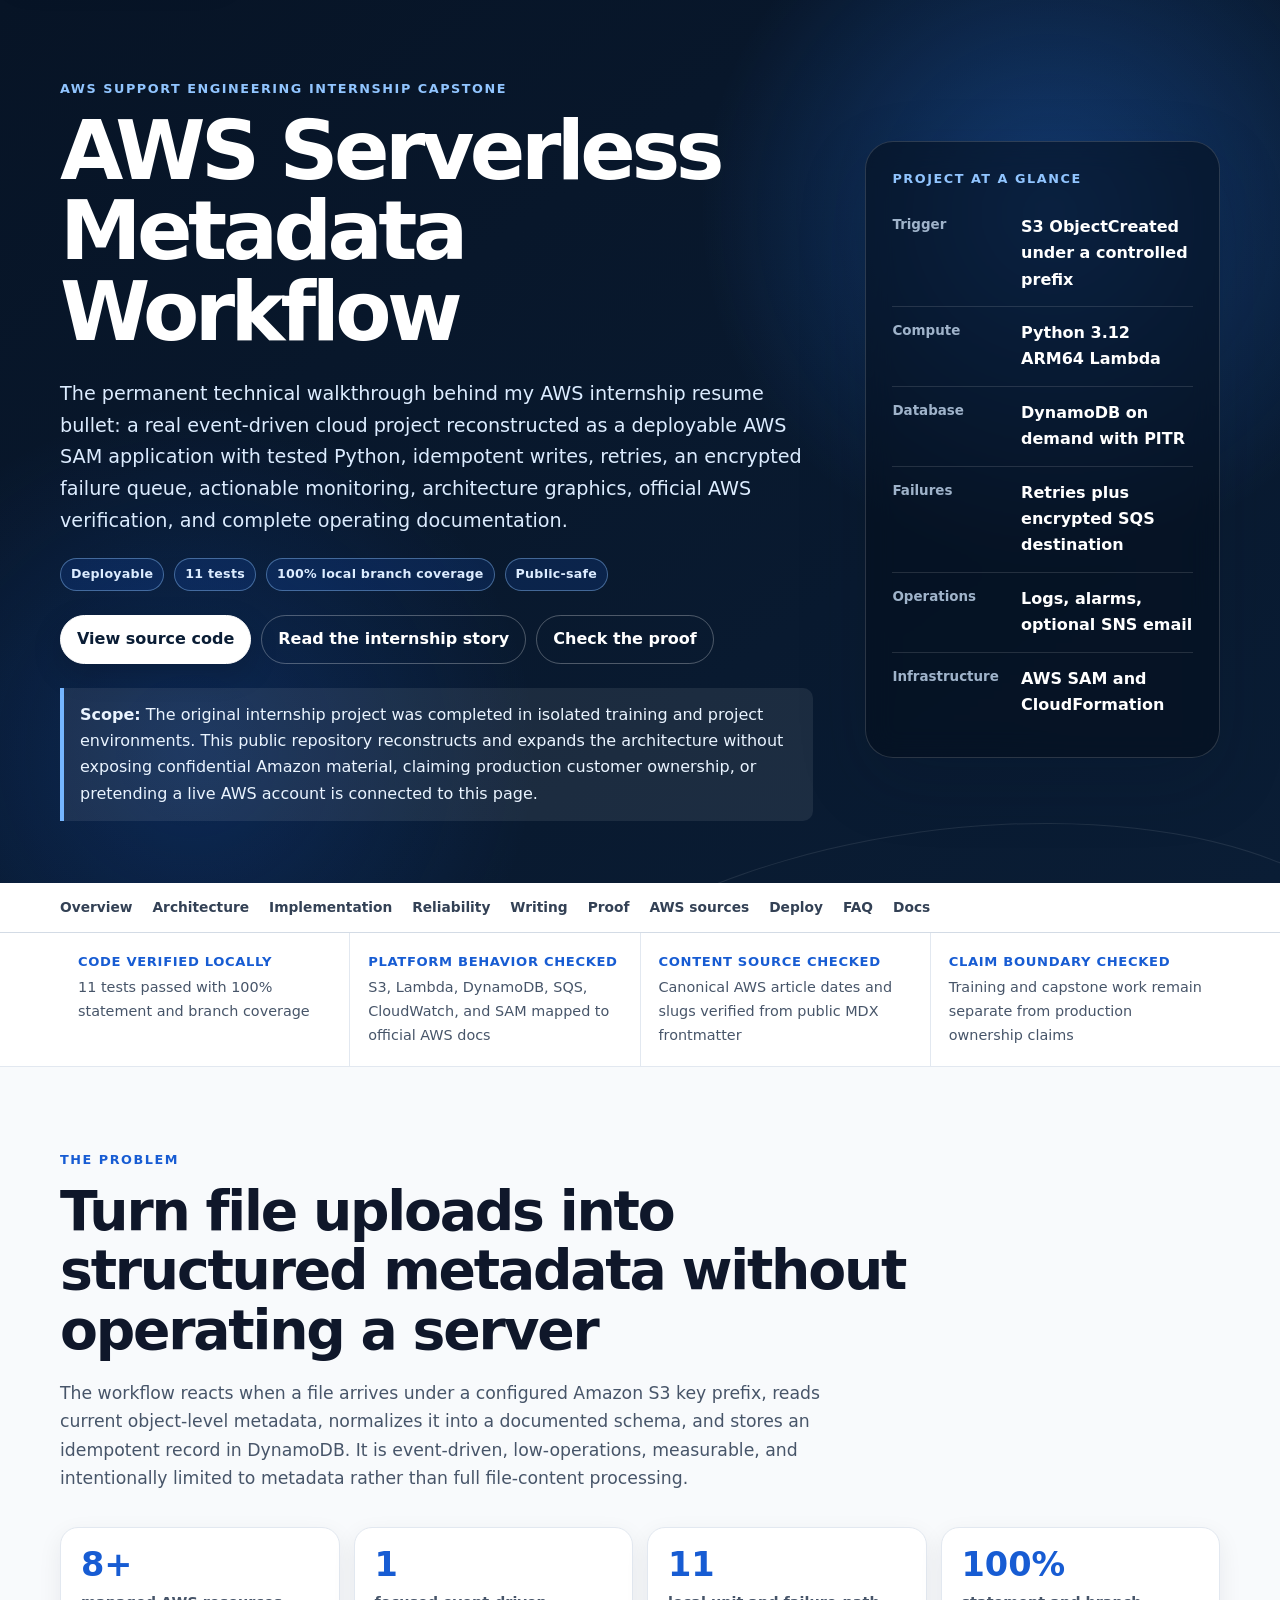
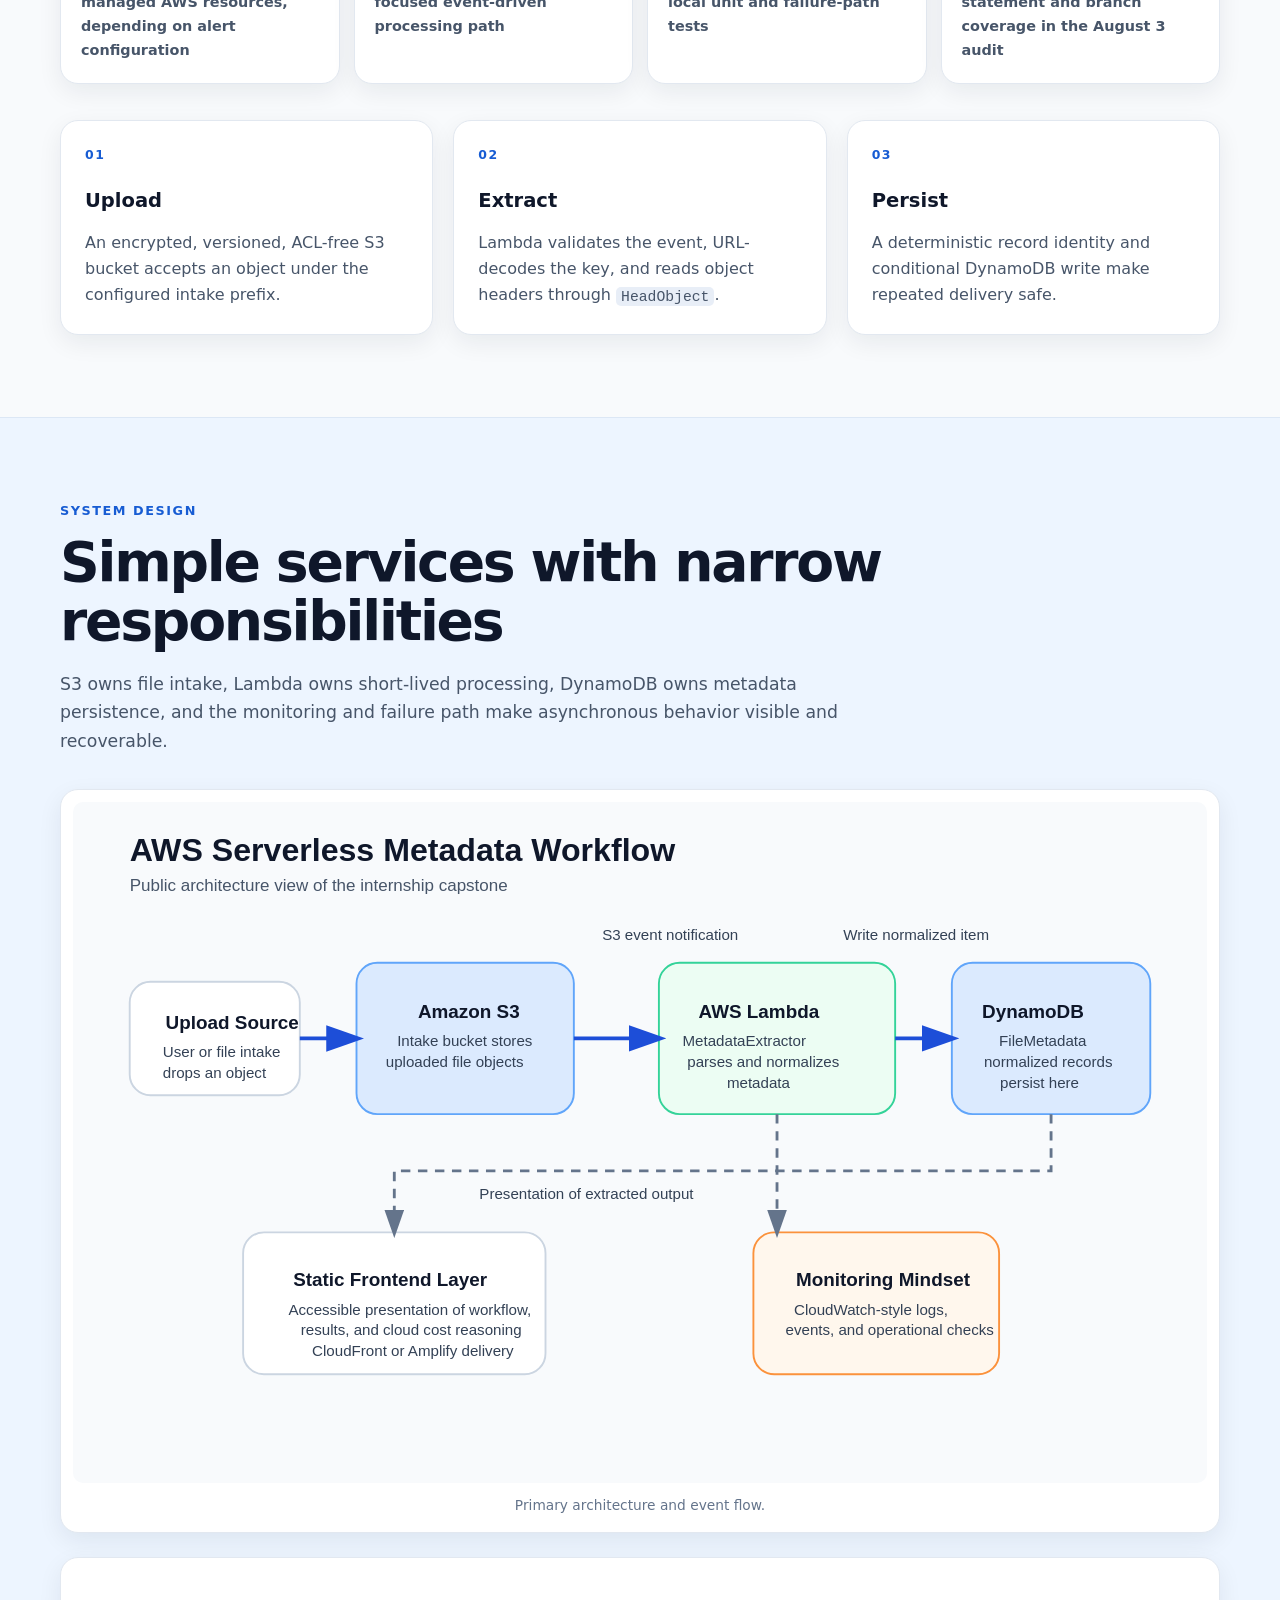
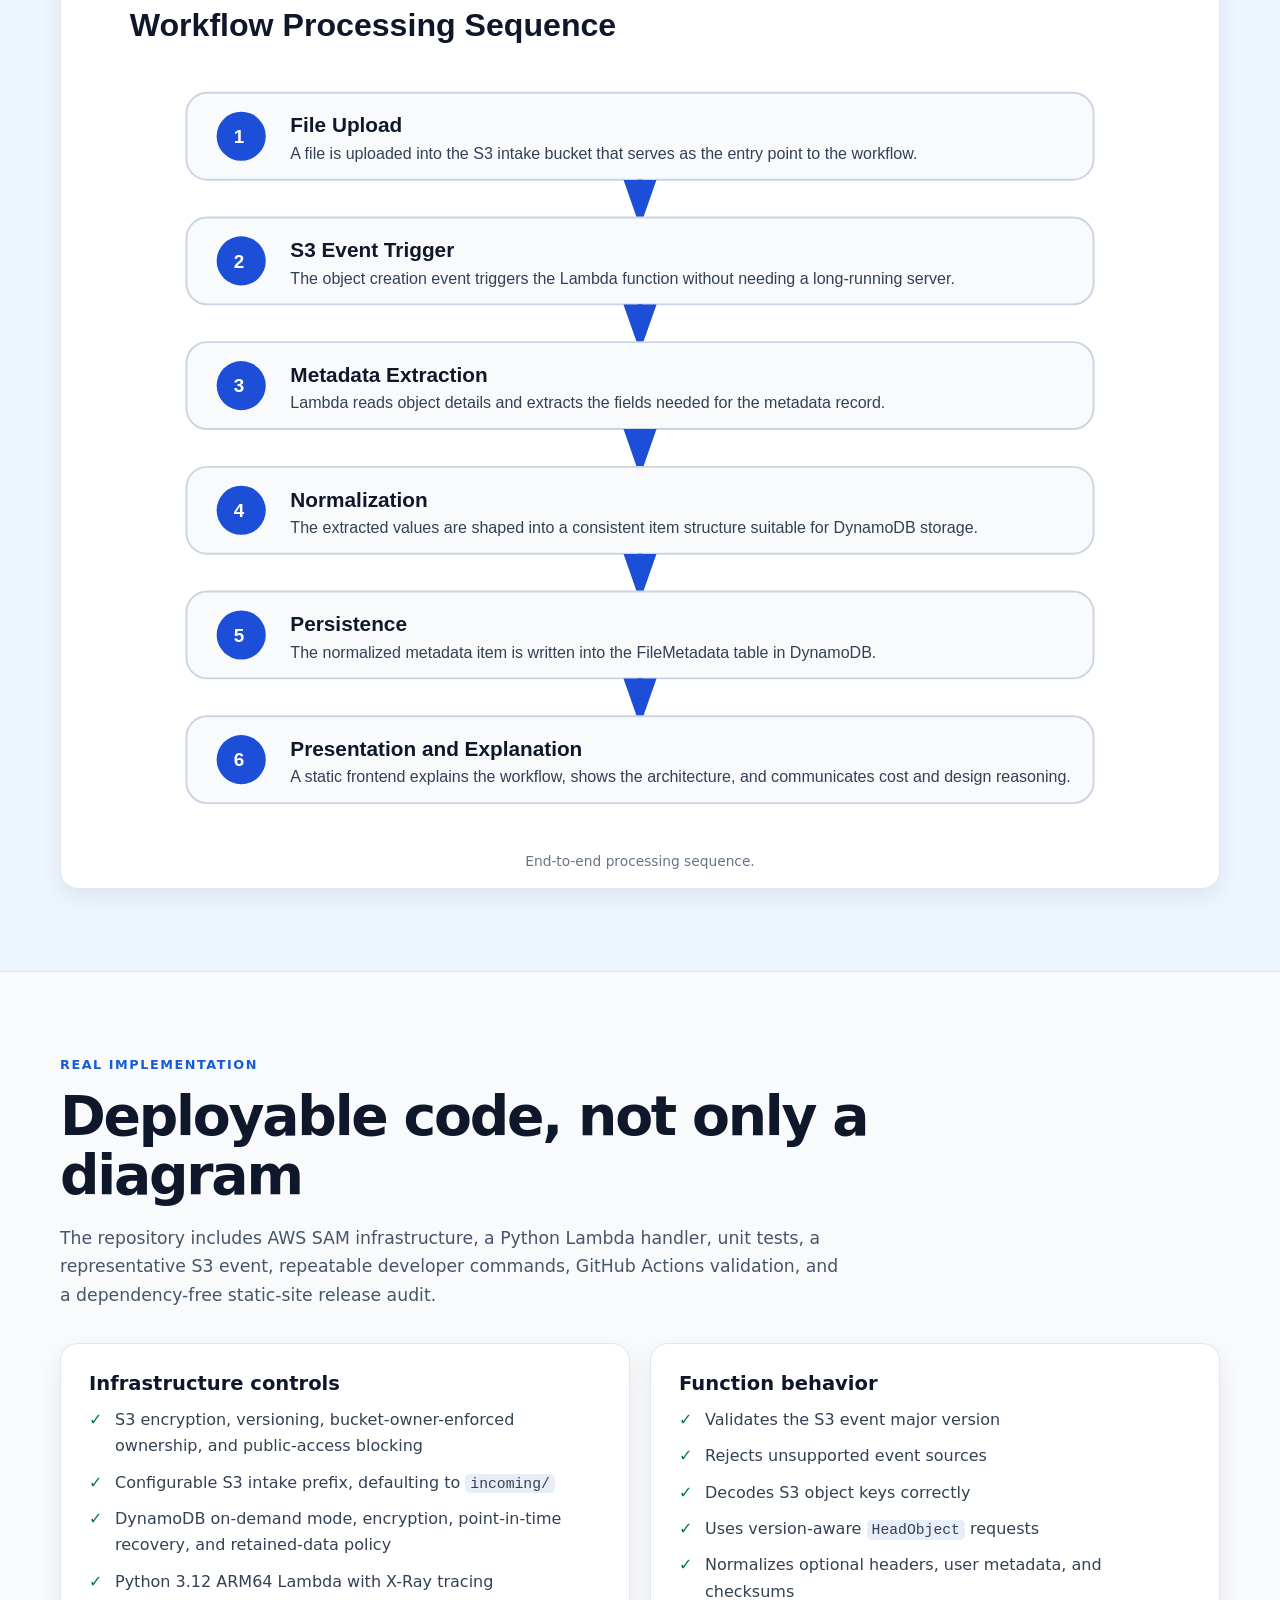
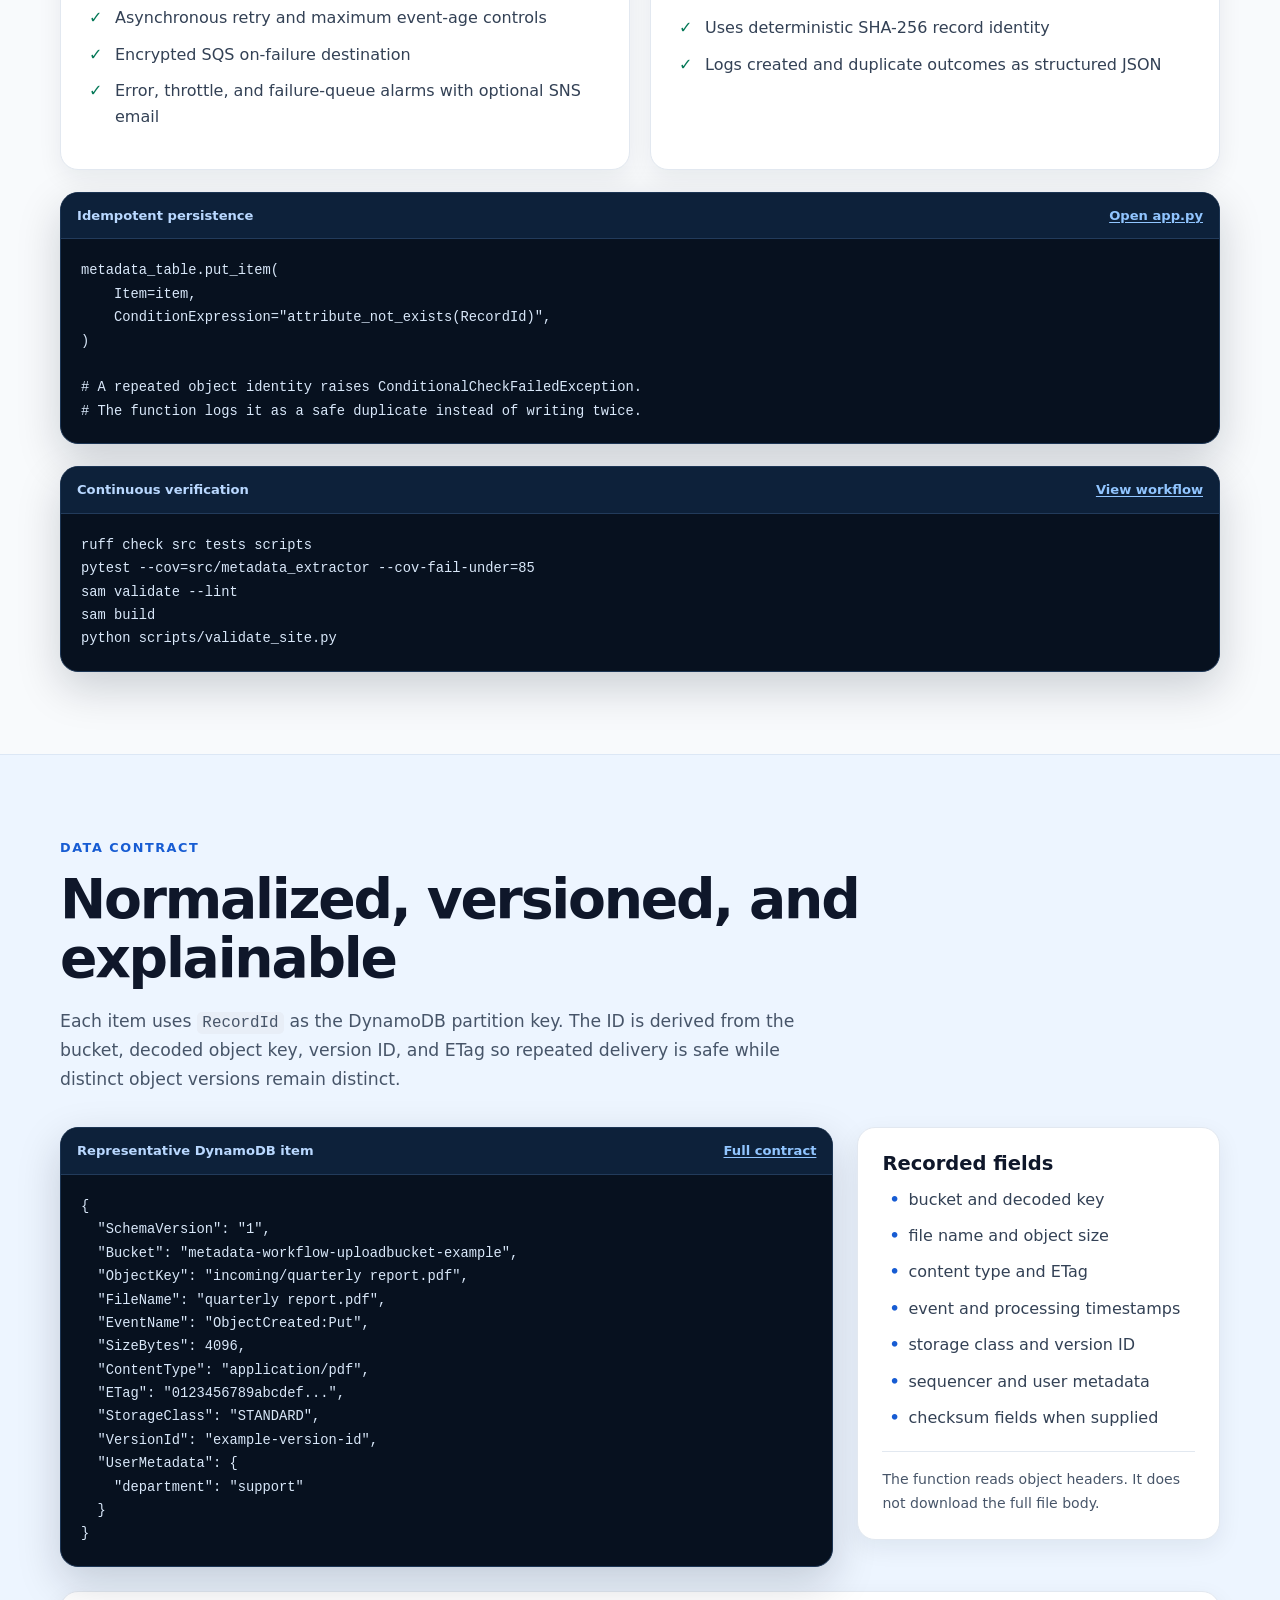
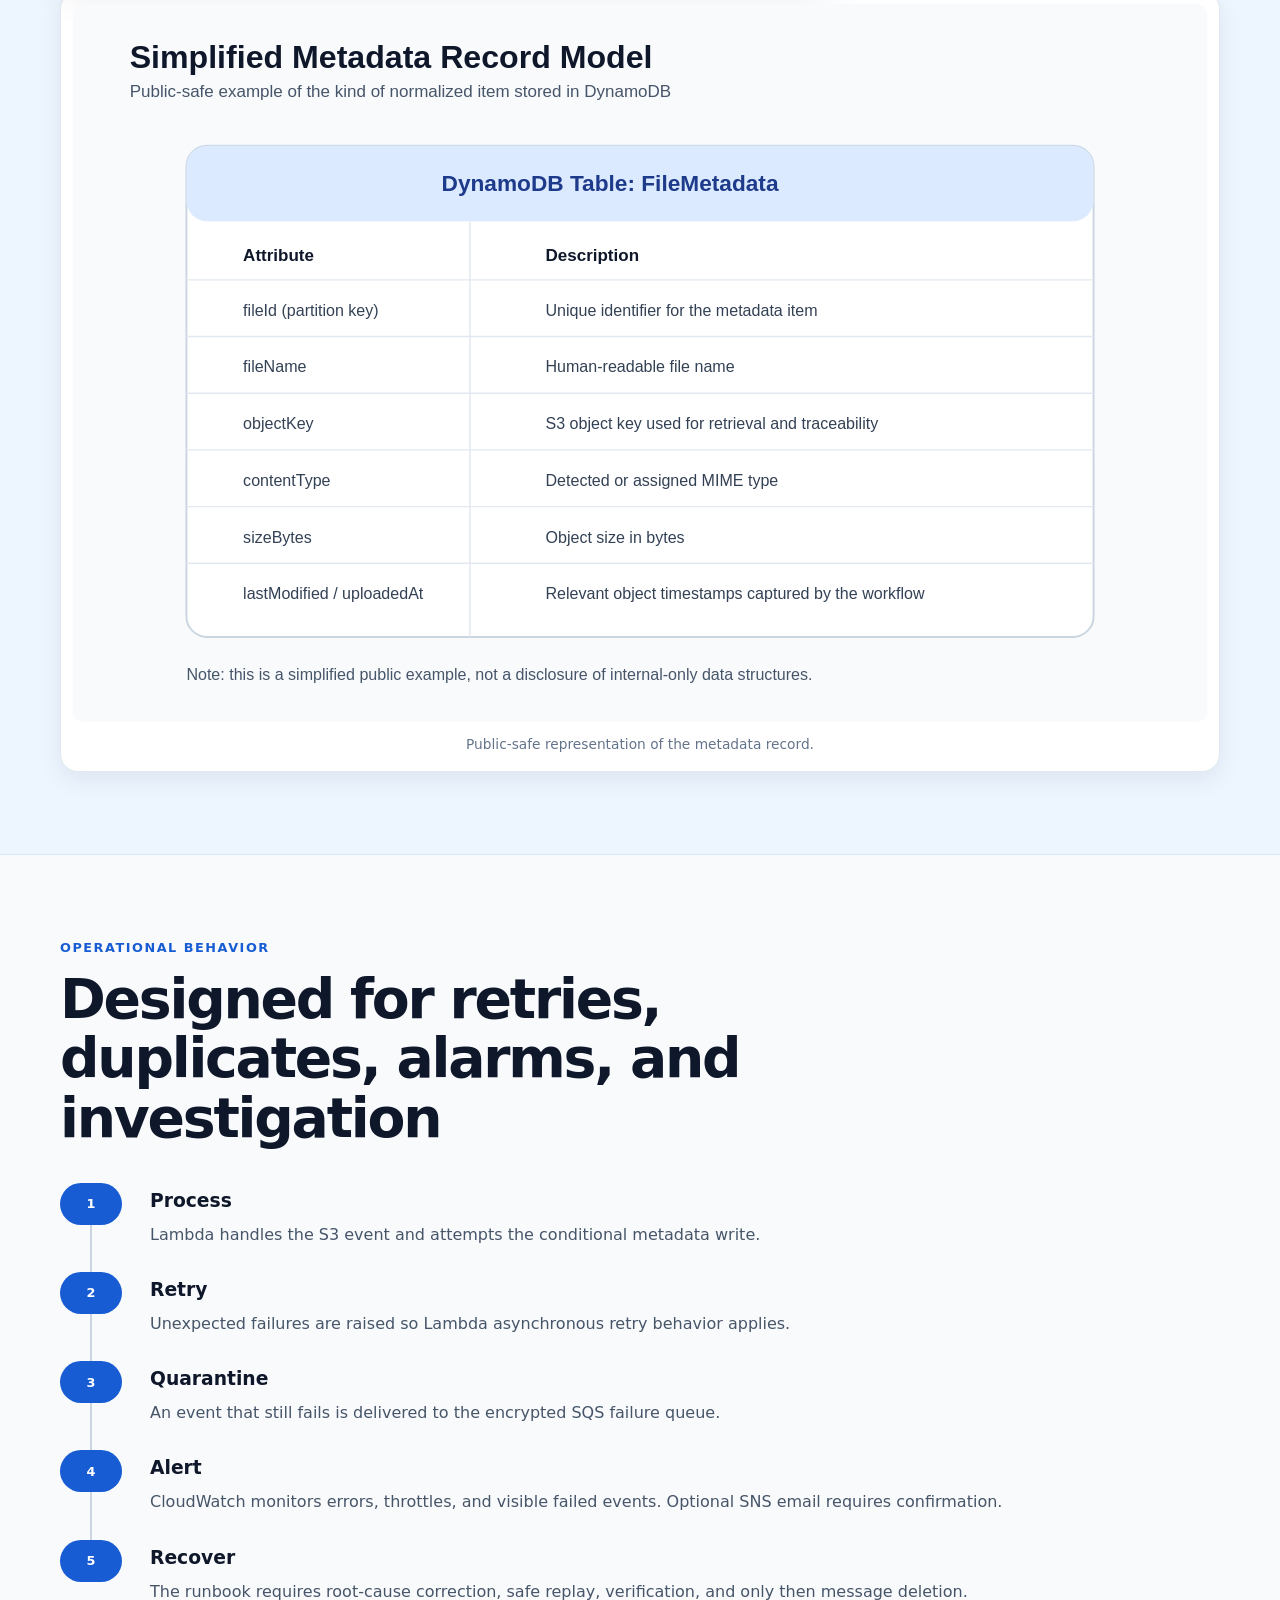
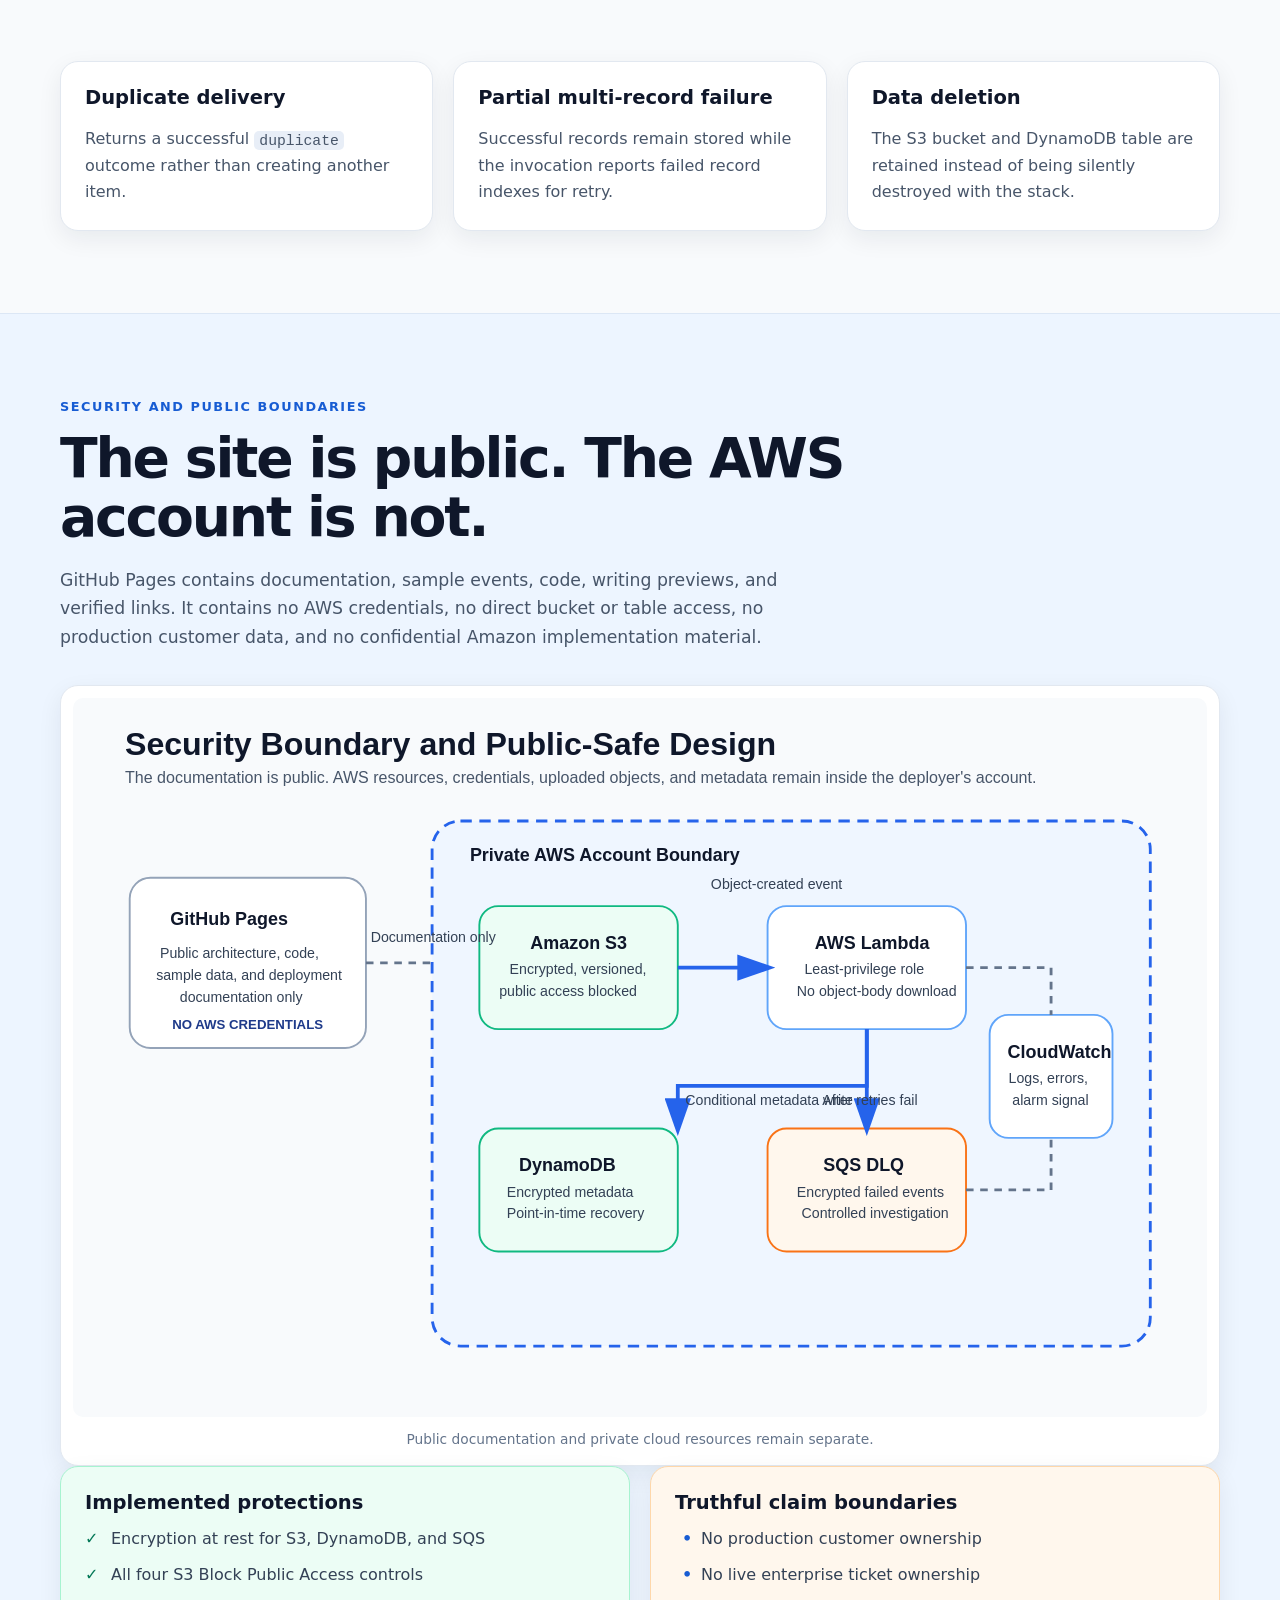
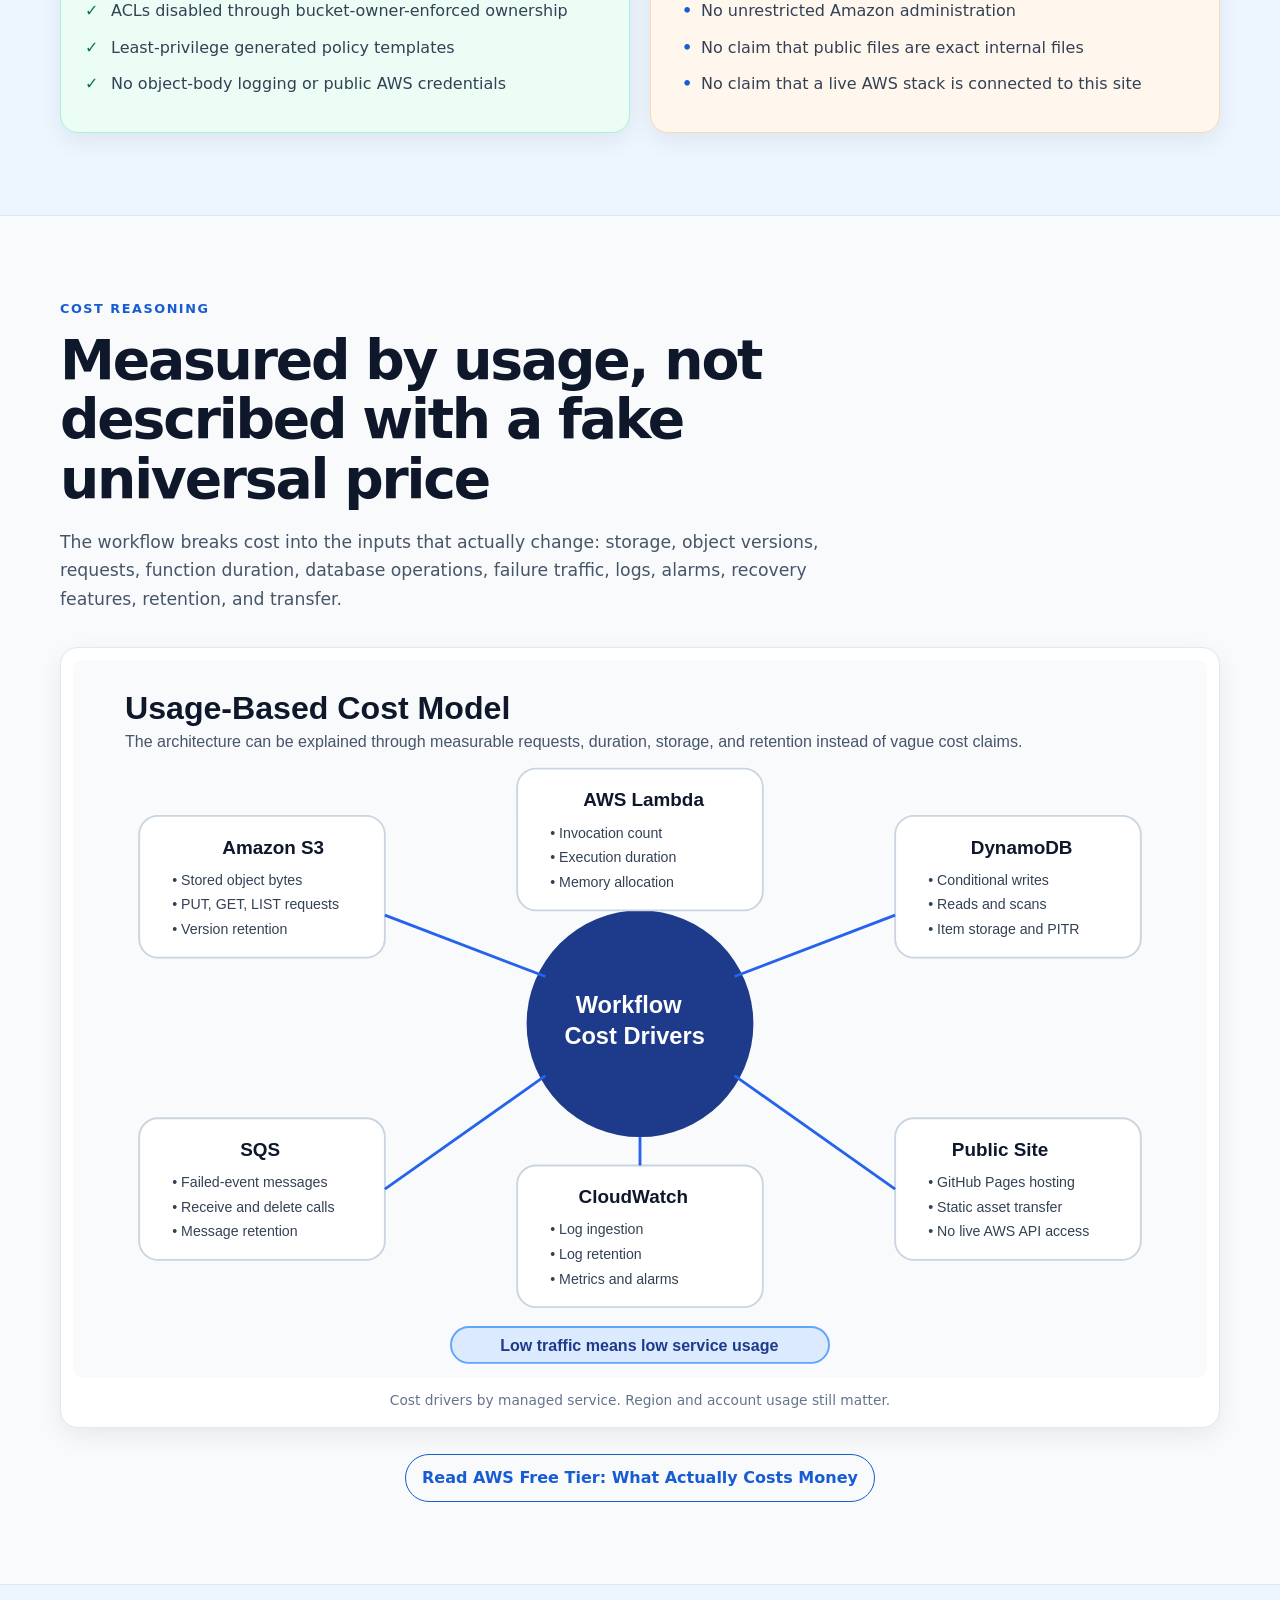
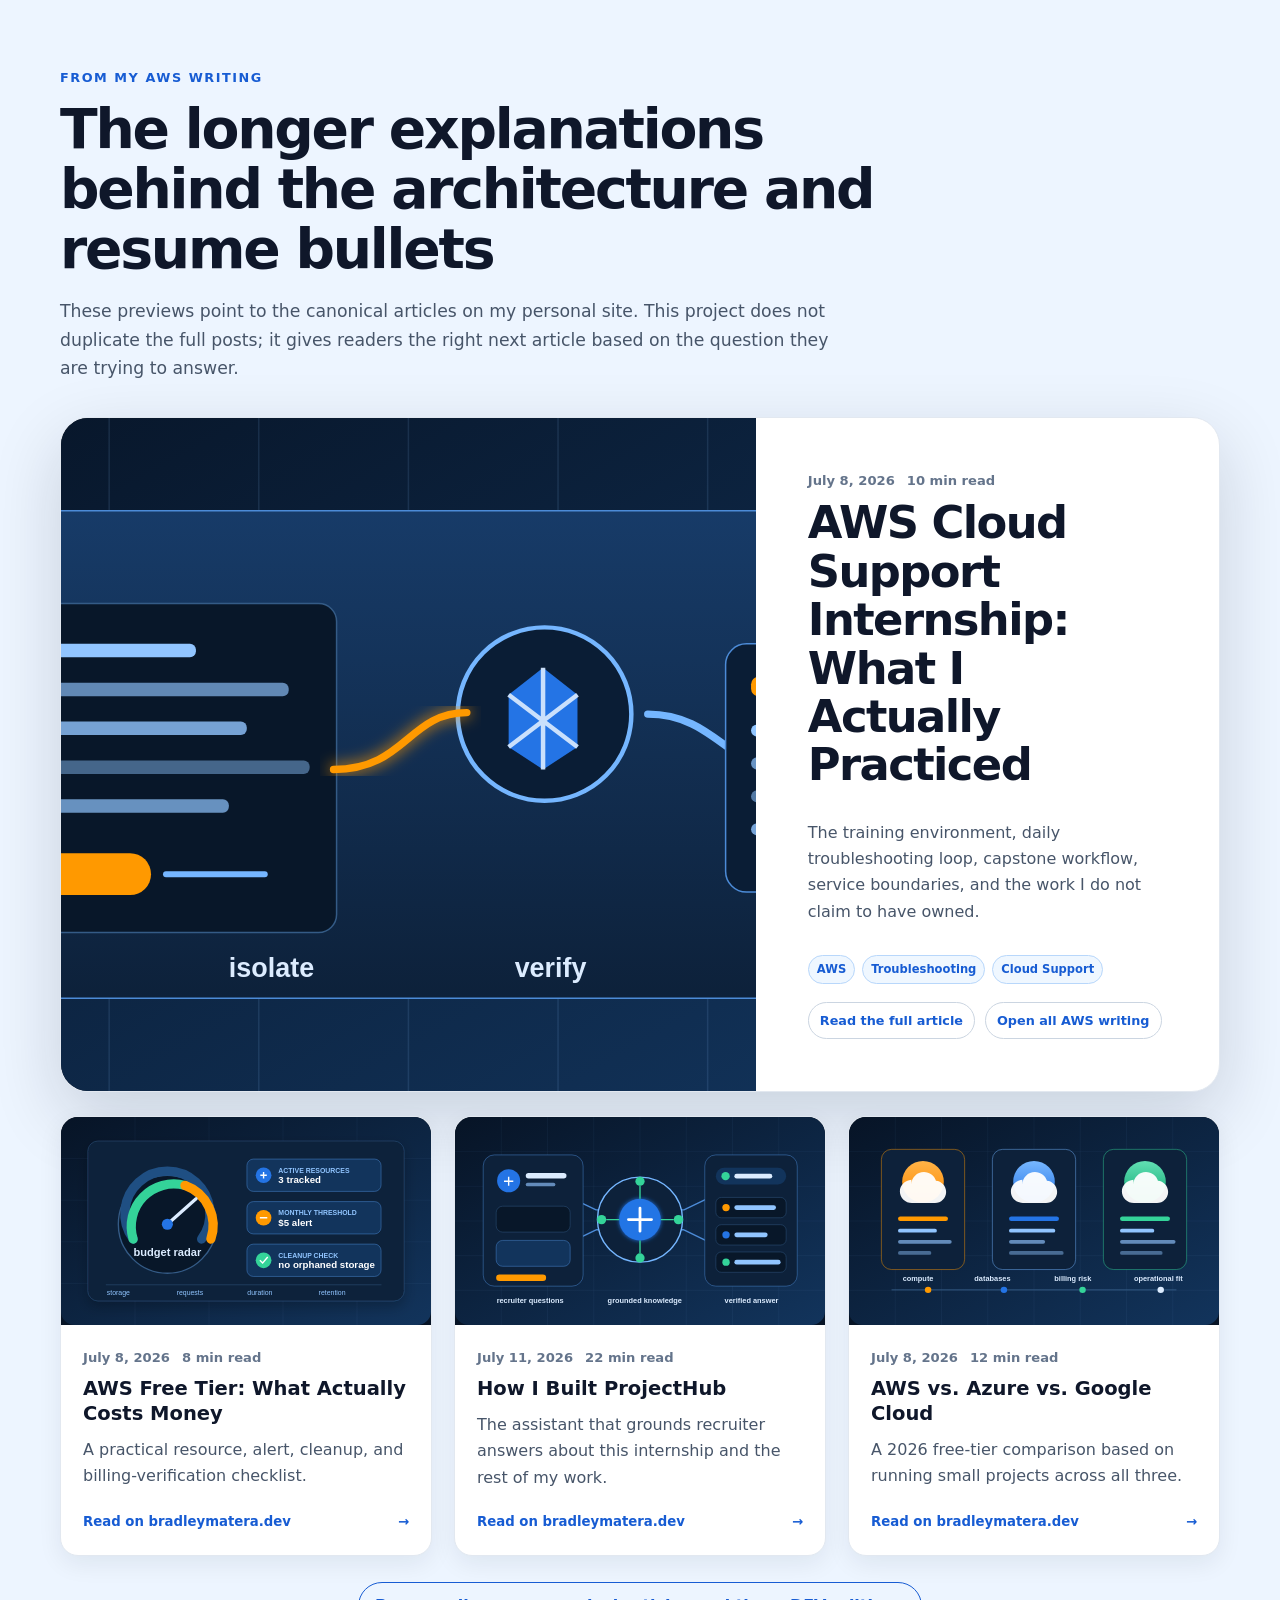
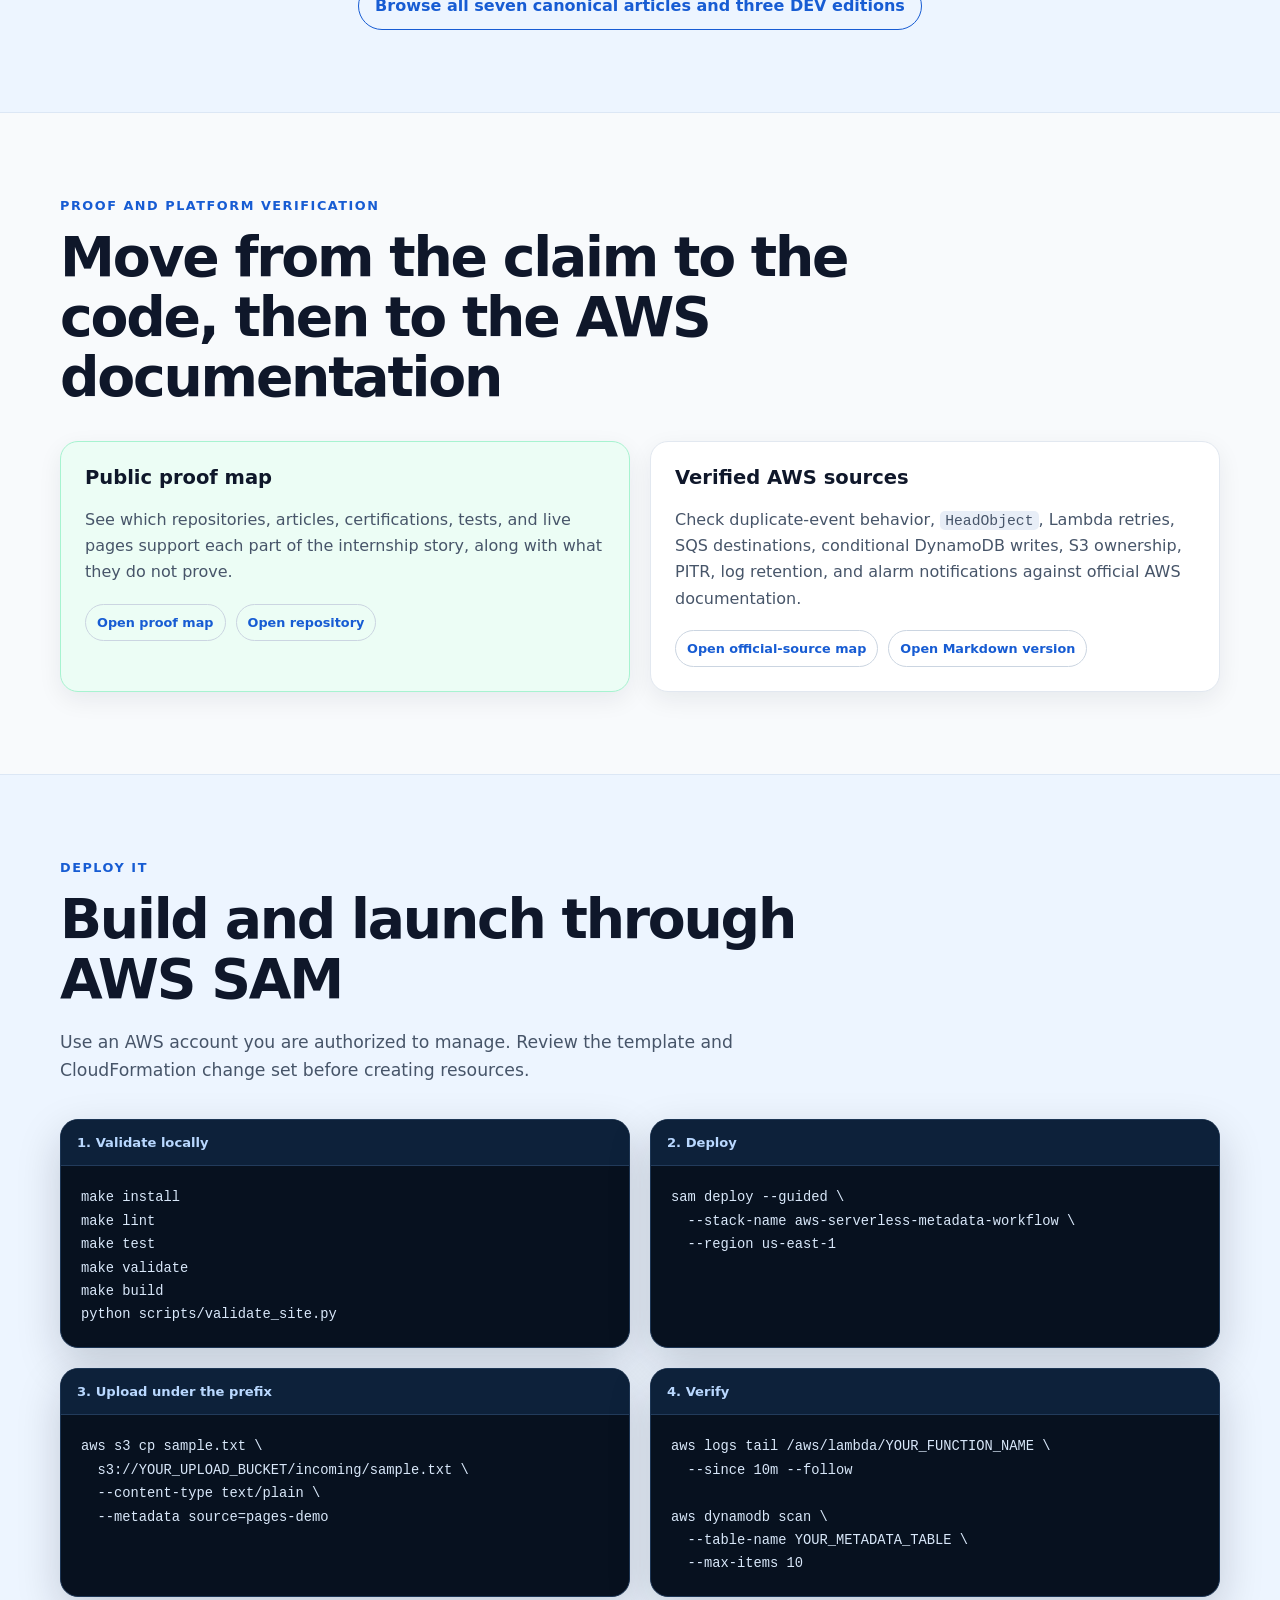
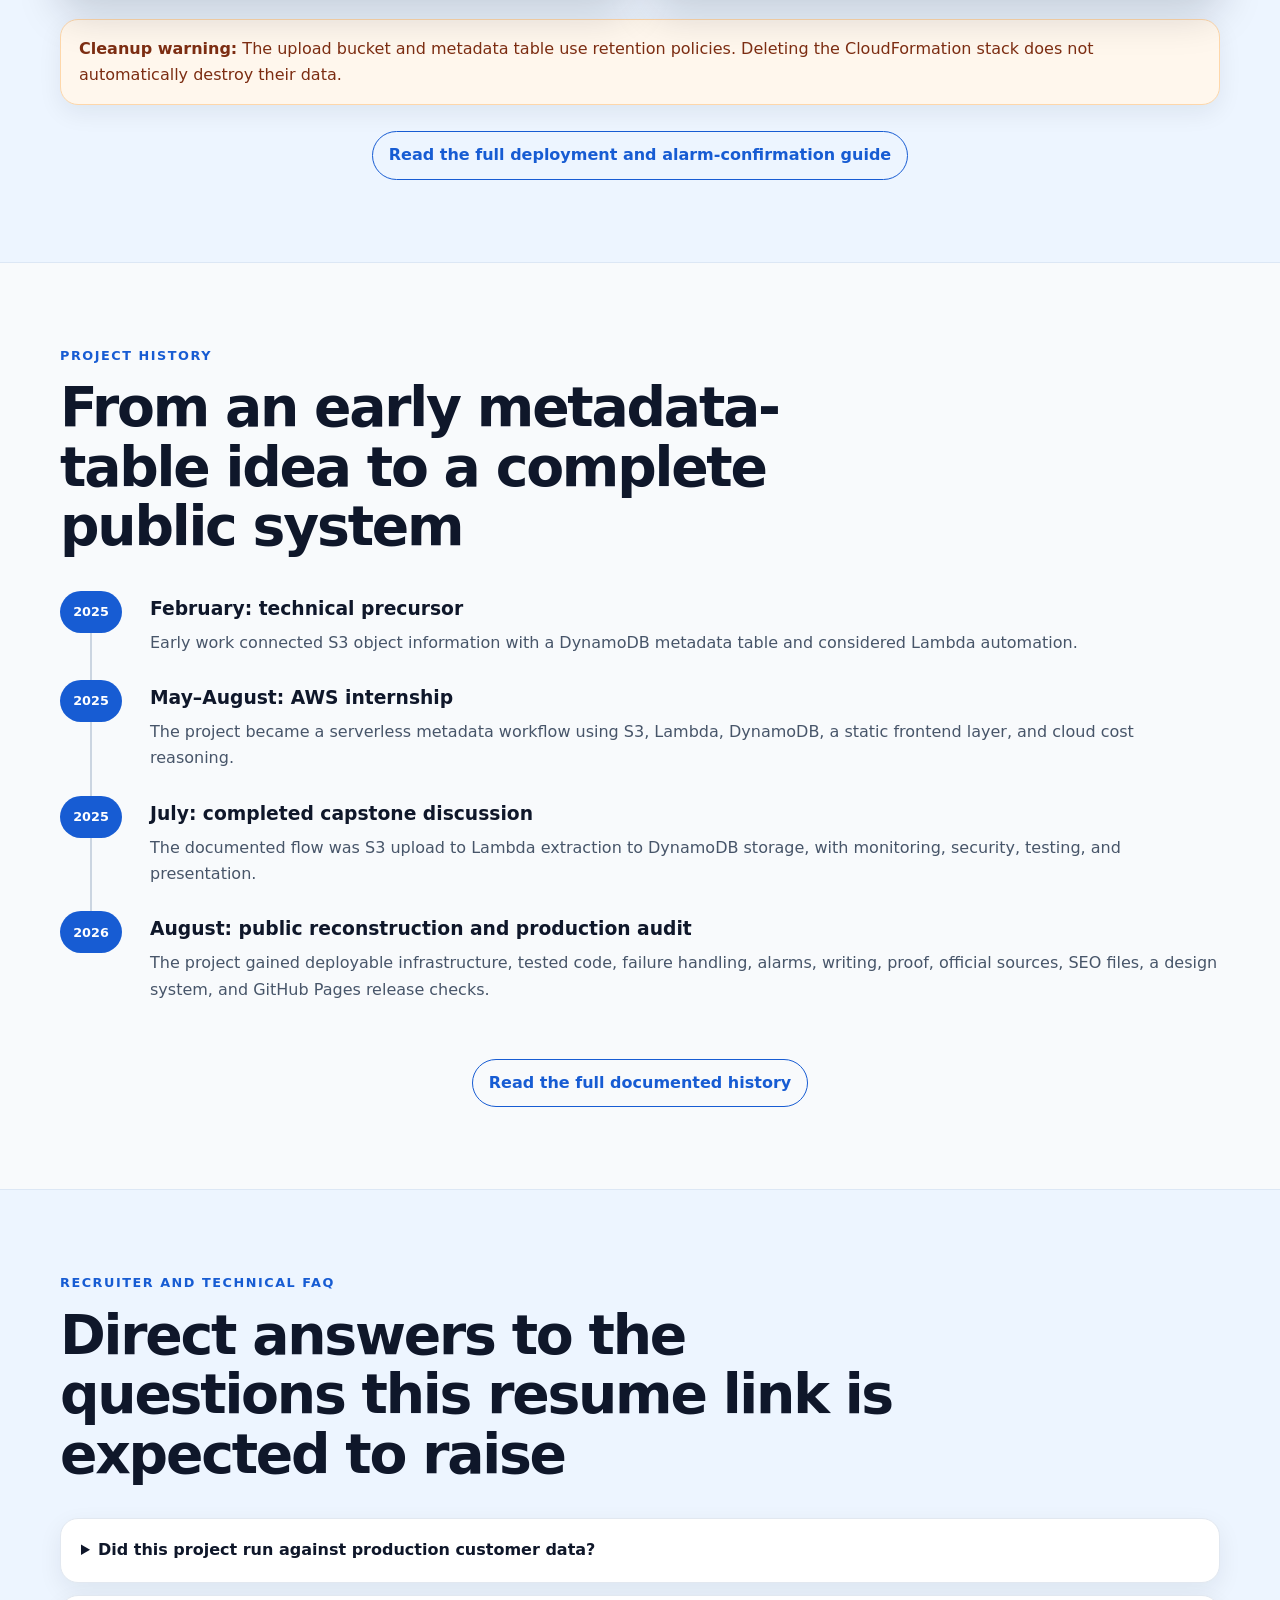
==== commit 9588a0bb: "site: integrate AWS writing proof sources FAQ and production metadata" ====
--- a/index.html
+++ b/index.html
@@ -4,29 +4,93 @@
   <meta charset="UTF-8" />
   <meta name="viewport" content="width=device-width, initial-scale=1.0" />
   <title>AWS Serverless Metadata Workflow | Bradley Matera</title>
-  <meta name="description" content="A deployable, tested, and fully documented AWS serverless metadata workflow using Amazon S3, AWS Lambda, Amazon DynamoDB, SQS, CloudWatch, and AWS SAM." />
+  <meta name="description" content="Bradley Matera's AWS internship capstone walkthrough: a deployable and tested S3, Lambda, DynamoDB, SQS, CloudWatch, and AWS SAM metadata workflow with writing, proof, and verified AWS sources." />
   <meta name="author" content="Bradley Matera" />
   <meta name="theme-color" content="#071426" />
-  <meta property="og:title" content="AWS Serverless Metadata Workflow" />
-  <meta property="og:description" content="A real AWS internship capstone reconstructed as a deployable, tested, public engineering case study." />
+  <link rel="canonical" href="https://bradleymatera.github.io/Office/" />
+  <link rel="icon" href="favicon.svg" type="image/svg+xml" />
+  <link rel="manifest" href="site.webmanifest" />
+  <link rel="alternate" type="application/rss+xml" title="Bradley Matera AWS Writing" href="rss.xml" />
   <meta property="og:type" content="website" />
+  <meta property="og:title" content="AWS Serverless Metadata Workflow | Bradley Matera" />
+  <meta property="og:description" content="A real AWS internship capstone reconstructed as a deployable, tested, documented, and officially verified public engineering case study." />
   <meta property="og:url" content="https://bradleymatera.github.io/Office/" />
-  <link rel="canonical" href="https://bradleymatera.github.io/Office/" />
+  <meta property="og:image" content="https://bradleymatera.github.io/Office/assets/og/aws-metadata-workflow.png" />
+  <meta property="og:image:width" content="1200" />
+  <meta property="og:image:height" content="630" />
+  <meta property="og:image:alt" content="AWS Serverless Metadata Workflow: S3 event to Python Lambda to idempotent DynamoDB record." />
+  <meta name="twitter:card" content="summary_large_image" />
+  <meta name="twitter:title" content="AWS Serverless Metadata Workflow | Bradley Matera" />
+  <meta name="twitter:description" content="AWS internship capstone walkthrough with deployable code, tests, proof, writing, and verified AWS documentation." />
+  <meta name="twitter:image" content="https://bradleymatera.github.io/Office/assets/og/aws-metadata-workflow.png" />
   <link rel="stylesheet" href="styles.css" />
+  <link rel="stylesheet" href="hub.css" />
   <script type="application/ld+json">
   {
     "@context": "https://schema.org",
-    "@type": "SoftwareSourceCode",
-    "name": "AWS Serverless Metadata Workflow",
-    "description": "A deployable and tested event-driven AWS metadata workflow using Amazon S3, AWS Lambda, Amazon DynamoDB, SQS, CloudWatch, and AWS SAM.",
-    "codeRepository": "https://github.com/BradleyMatera/Office",
-    "url": "https://bradleymatera.github.io/Office/",
-    "programmingLanguage": ["Python", "YAML", "HTML", "CSS"],
-    "author": {
-      "@type": "Person",
-      "name": "Bradley Matera",
-      "url": "https://bradleymatera.dev/recruiter/"
-    }
+    "@graph": [
+      {
+        "@type": "WebSite",
+        "@id": "https://bradleymatera.github.io/Office/#website",
+        "url": "https://bradleymatera.github.io/Office/",
+        "name": "AWS Serverless Metadata Workflow",
+        "description": "Bradley Matera's AWS internship capstone walkthrough, implementation, writing hub, proof map, and verified AWS source library.",
+        "author": {"@id": "https://bradleymatera.dev/recruiter/#bradley-matera"}
+      },
+      {
+        "@type": "SoftwareSourceCode",
+        "@id": "https://bradleymatera.github.io/Office/#software",
+        "name": "AWS Serverless Metadata Workflow",
+        "description": "A deployable and tested event-driven AWS metadata workflow using Amazon S3, AWS Lambda, Amazon DynamoDB, Amazon SQS, Amazon CloudWatch, and AWS SAM.",
+        "codeRepository": "https://github.com/BradleyMatera/Office",
+        "url": "https://bradleymatera.github.io/Office/",
+        "runtimePlatform": "AWS Lambda Python 3.12",
+        "programmingLanguage": ["Python", "YAML", "HTML", "CSS"],
+        "license": "https://github.com/BradleyMatera/Office/blob/main/LICENSE",
+        "author": {
+          "@type": "Person",
+          "@id": "https://bradleymatera.dev/recruiter/#bradley-matera",
+          "name": "Bradley Matera",
+          "url": "https://bradleymatera.dev/recruiter/",
+          "sameAs": [
+            "https://github.com/BradleyMatera",
+            "https://www.linkedin.com/in/bradmatera/",
+            "https://dev.to/bradleymatera"
+          ]
+        }
+      },
+      {
+        "@type": "FAQPage",
+        "@id": "https://bradleymatera.github.io/Office/#faq-schema",
+        "mainEntity": [
+          {
+            "@type": "Question",
+            "name": "Did this AWS internship project run against production customer data?",
+            "acceptedAnswer": {"@type": "Answer", "text": "No. The internship work was completed in isolated training and project environments. The public reconstruction does not claim production customer ownership."}
+          },
+          {
+            "@type": "Question",
+            "name": "What does the Lambda function actually do?",
+            "acceptedAnswer": {"@type": "Answer", "text": "It validates S3 object-created events, URL-decodes the object key, calls HeadObject, normalizes object metadata, derives a deterministic record identity, and performs an idempotent conditional write to DynamoDB."}
+          },
+          {
+            "@type": "Question",
+            "name": "Does the workflow download the uploaded file?",
+            "acceptedAnswer": {"@type": "Answer", "text": "No. The current implementation reads object headers through HeadObject and does not download or parse the full object body."}
+          },
+          {
+            "@type": "Question",
+            "name": "How does the workflow handle duplicate S3 notifications?",
+            "acceptedAnswer": {"@type": "Answer", "text": "It derives a deterministic SHA-256 RecordId and uses attribute_not_exists in the DynamoDB condition expression. A repeated identity is logged as a successful duplicate rather than stored twice."}
+          },
+          {
+            "@type": "Question",
+            "name": "Is a live AWS stack exposed through this website?",
+            "acceptedAnswer": {"@type": "Answer", "text": "No. GitHub Pages hosts static documentation and source links. It contains no AWS credentials and provides no direct access to a bucket, Lambda function, queue, or DynamoDB table."}
+          }
+        ]
+      }
+    ]
   }
   </script>
 </head>
@@ -39,37 +103,37 @@
         <p class="eyebrow">AWS Support Engineering Internship Capstone</p>
         <h1>AWS Serverless<br />Metadata Workflow</h1>
         <p class="lead">
-          A real event-driven cloud project reconstructed as a deployable AWS SAM application with
-          production-style Python, idempotent data writes, retries, a failure queue, monitoring,
-          automated tests, architecture graphics, and complete operating documentation.
+          The permanent technical walkthrough behind my AWS internship resume bullet: a real event-driven cloud project
+          reconstructed as a deployable AWS SAM application with tested Python, idempotent writes, retries, an encrypted
+          failure queue, actionable monitoring, architecture graphics, official AWS verification, and complete operating documentation.
         </p>
         <div class="status-row" aria-label="Project status">
           <span class="status-pill">Deployable</span>
-          <span class="status-pill">Tested</span>
-          <span class="status-pill">Documented</span>
+          <span class="status-pill">11 tests</span>
+          <span class="status-pill">100% local branch coverage</span>
           <span class="status-pill">Public-safe</span>
         </div>
         <div class="hero-actions">
           <a class="button primary" href="https://github.com/BradleyMatera/Office">View source code</a>
-          <a class="button" href="#deploy">Deploy with AWS SAM</a>
-          <a class="button" href="docs/interview-guide.md">Interview guide</a>
+          <a class="button" href="https://bradleymatera.dev/aws-cloud-support-internship-mastering-troubleshooting-and-architecture/">Read the internship story</a>
+          <a class="button" href="proof.html">Check the proof</a>
         </div>
         <div class="callout">
           <strong>Scope:</strong> The original internship project was completed in isolated training and project environments.
-          This public repository reconstructs and expands the real architecture without exposing confidential Amazon material
-          or claiming production customer ownership.
+          This public repository reconstructs and expands the architecture without exposing confidential Amazon material,
+          claiming production customer ownership, or pretending a live AWS account is connected to this page.
         </div>
       </div>
 
       <aside class="hero-panel" aria-label="Project at a glance">
         <p class="panel-label">Project at a glance</p>
         <dl class="facts">
-          <div><dt>Trigger</dt><dd>S3 ObjectCreated</dd></div>
-          <div><dt>Compute</dt><dd>Python 3.12 Lambda</dd></div>
-          <div><dt>Database</dt><dd>DynamoDB on demand</dd></div>
-          <div><dt>Failures</dt><dd>Encrypted SQS queue</dd></div>
-          <div><dt>Infrastructure</dt><dd>AWS SAM / CloudFormation</dd></div>
-          <div><dt>Verification</dt><dd>Tests, lint, coverage, CI</dd></div>
+          <div><dt>Trigger</dt><dd>S3 ObjectCreated under a controlled prefix</dd></div>
+          <div><dt>Compute</dt><dd>Python 3.12 ARM64 Lambda</dd></div>
+          <div><dt>Database</dt><dd>DynamoDB on demand with PITR</dd></div>
+          <div><dt>Failures</dt><dd>Retries plus encrypted SQS destination</dd></div>
+          <div><dt>Operations</dt><dd>Logs, alarms, optional SNS email</dd></div>
+          <div><dt>Infrastructure</dt><dd>AWS SAM and CloudFormation</dd></div>
         </dl>
       </aside>
     </div>
@@ -80,40 +144,50 @@
       <a href="#overview">Overview</a>
       <a href="#architecture">Architecture</a>
       <a href="#implementation">Implementation</a>
-      <a href="#data">Data contract</a>
       <a href="#reliability">Reliability</a>
-      <a href="#security">Security</a>
+      <a href="#writing">Writing</a>
+      <a href="proof.html">Proof</a>
+      <a href="sources.html">AWS sources</a>
       <a href="#deploy">Deploy</a>
-      <a href="#history">History</a>
+      <a href="#faq">FAQ</a>
       <a href="#docs">Docs</a>
     </div>
   </nav>
 
+  <div class="trust-strip" aria-label="Verification summary">
+    <div class="container">
+      <div class="trust-item"><strong>Code verified locally</strong><span>11 tests passed with 100% statement and branch coverage</span></div>
+      <div class="trust-item"><strong>Platform behavior checked</strong><span>S3, Lambda, DynamoDB, SQS, CloudWatch, and SAM mapped to official AWS docs</span></div>
+      <div class="trust-item"><strong>Content source checked</strong><span>Canonical AWS article dates and slugs verified from public MDX frontmatter</span></div>
+      <div class="trust-item"><strong>Claim boundary checked</strong><span>Training and capstone work remain separate from production ownership claims</span></div>
+    </div>
+  </div>
+
   <main id="main-content">
     <section id="overview" class="section">
       <div class="container">
         <div class="section-heading">
           <p class="section-kicker">The problem</p>
-          <h2>Turn file uploads into structured metadata without running a server</h2>
+          <h2>Turn file uploads into structured metadata without operating a server</h2>
           <p>
-            The workflow reacts when a file arrives in Amazon S3, extracts current object-level metadata,
-            normalizes it into a documented schema, and stores an idempotent record in DynamoDB.
-            It is intentionally event-driven, low-operations, and measurable.
+            The workflow reacts when a file arrives under a configured Amazon S3 key prefix, reads current object-level metadata,
+            normalizes it into a documented schema, and stores an idempotent record in DynamoDB. It is event-driven,
+            low-operations, measurable, and intentionally limited to metadata rather than full file-content processing.
           </p>
         </div>
 
         <div class="metric-grid" aria-label="Project implementation metrics">
-          <div class="metric"><strong>6</strong><span>managed AWS resources</span></div>
-          <div class="metric"><strong>1</strong><span>event-driven Lambda path</span></div>
-          <div class="metric"><strong>5+</strong><span>unit-test scenarios</span></div>
-          <div class="metric"><strong>85%</strong><span>minimum CI coverage</span></div>
+          <div class="metric"><strong>8+</strong><span>managed AWS resources, depending on alert configuration</span></div>
+          <div class="metric"><strong>1</strong><span>focused event-driven processing path</span></div>
+          <div class="metric"><strong>11</strong><span>local unit and failure-path tests</span></div>
+          <div class="metric"><strong>100%</strong><span>statement and branch coverage in the August 3 audit</span></div>
         </div>
 
         <div class="grid three-up feature-grid">
           <article class="card">
             <p class="card-number">01</p>
             <h3>Upload</h3>
-            <p>An encrypted, versioned S3 bucket receives a file and publishes an object-created event.</p>
+            <p>An encrypted, versioned, ACL-free S3 bucket accepts an object under the configured intake prefix.</p>
           </article>
           <article class="card">
             <p class="card-number">02</p>
@@ -123,7 +197,7 @@
           <article class="card">
             <p class="card-number">03</p>
             <h3>Persist</h3>
-            <p>A deterministic record identity and conditional DynamoDB write make repeated event delivery safe.</p>
+            <p>A deterministic record identity and conditional DynamoDB write make repeated delivery safe.</p>
           </article>
         </div>
       </div>
@@ -133,10 +207,10 @@
       <div class="container">
         <div class="section-heading">
           <p class="section-kicker">System design</p>
-          <h2>Simple services with clear responsibilities</h2>
+          <h2>Simple services with narrow responsibilities</h2>
           <p>
             S3 owns file intake, Lambda owns short-lived processing, DynamoDB owns metadata persistence,
-            and the monitoring and failure path make asynchronous behavior observable and recoverable.
+            and the monitoring and failure path make asynchronous behavior visible and recoverable.
           </p>
         </div>
         <figure class="figure-card">
@@ -154,10 +228,10 @@
       <div class="container">
         <div class="section-heading">
           <p class="section-kicker">Real implementation</p>
-          <h2>This is deployable code, not only a diagram</h2>
+          <h2>Deployable code, not only a diagram</h2>
           <p>
             The repository includes AWS SAM infrastructure, a Python Lambda handler, unit tests,
-            a representative S3 event, repeatable developer commands, and GitHub Actions validation.
+            a representative S3 event, repeatable developer commands, GitHub Actions validation, and a dependency-free static-site release audit.
           </p>
         </div>
 
@@ -165,13 +239,13 @@
           <article class="card detail-card">
             <h3>Infrastructure controls</h3>
             <ul class="check-list">
-              <li>S3 encryption, versioning, and public-access blocking</li>
-              <li>DynamoDB on-demand mode, encryption, and point-in-time recovery</li>
+              <li>S3 encryption, versioning, bucket-owner-enforced ownership, and public-access blocking</li>
+              <li>Configurable S3 intake prefix, defaulting to <code>incoming/</code></li>
+              <li>DynamoDB on-demand mode, encryption, point-in-time recovery, and retained-data policy</li>
               <li>Python 3.12 ARM64 Lambda with X-Ray tracing</li>
               <li>Asynchronous retry and maximum event-age controls</li>
               <li>Encrypted SQS on-failure destination</li>
-              <li>Log retention and Lambda error alarm</li>
-              <li>Retained bucket and table during stack deletion</li>
+              <li>Error, throttle, and failure-queue alarms with optional SNS email</li>
             </ul>
           </article>
           <article class="card detail-card">
@@ -181,9 +255,9 @@
               <li>Rejects unsupported event sources</li>
               <li>Decodes S3 object keys correctly</li>
               <li>Uses version-aware <code>HeadObject</code> requests</li>
-              <li>Normalizes optional headers and checksums</li>
+              <li>Normalizes optional headers, user metadata, and checksums</li>
               <li>Uses deterministic SHA-256 record identity</li>
-              <li>Logs created and duplicate outcomes as JSON</li>
+              <li>Logs created and duplicate outcomes as structured JSON</li>
             </ul>
           </article>
         </div>
@@ -207,10 +281,11 @@
             <span>Continuous verification</span>
             <a href="https://github.com/BradleyMatera/Office/actions/workflows/validate.yml">View workflow</a>
           </div>
-          <pre><code>ruff check src tests
+          <pre><code>ruff check src tests scripts
 pytest --cov=src/metadata_extractor --cov-fail-under=85
 sam validate --lint
-sam build</code></pre>
+sam build
+python scripts/validate_site.py</code></pre>
         </div>
       </div>
     </section>
@@ -222,7 +297,7 @@
           <h2>Normalized, versioned, and explainable</h2>
           <p>
             Each item uses <code>RecordId</code> as the DynamoDB partition key. The ID is derived from the bucket,
-            decoded object key, version ID, and ETag so retries are safe while distinct object versions remain distinct.
+            decoded object key, version ID, and ETag so repeated delivery is safe while distinct object versions remain distinct.
           </p>
         </div>
 
@@ -271,31 +346,20 @@
       <div class="container">
         <div class="section-heading">
           <p class="section-kicker">Operational behavior</p>
-          <h2>Designed for retries, duplicates, and investigation</h2>
+          <h2>Designed for retries, duplicates, alarms, and investigation</h2>
         </div>
 
         <div class="timeline reliability-flow">
-          <article>
-            <span>1</span>
-            <div><h3>Process</h3><p>Lambda handles the S3 event and attempts the conditional metadata write.</p></div>
-          </article>
-          <article>
-            <span>2</span>
-            <div><h3>Retry</h3><p>Unexpected failures are raised so Lambda asynchronous retry behavior applies.</p></div>
-          </article>
-          <article>
-            <span>3</span>
-            <div><h3>Quarantine</h3><p>An event that still fails is delivered to the encrypted SQS failure queue.</p></div>
-          </article>
-          <article>
-            <span>4</span>
-            <div><h3>Recover</h3><p>The runbook requires root-cause correction, safe replay, verification, and only then message deletion.</p></div>
-          </article>
+          <article><span>1</span><div><h3>Process</h3><p>Lambda handles the S3 event and attempts the conditional metadata write.</p></div></article>
+          <article><span>2</span><div><h3>Retry</h3><p>Unexpected failures are raised so Lambda asynchronous retry behavior applies.</p></div></article>
+          <article><span>3</span><div><h3>Quarantine</h3><p>An event that still fails is delivered to the encrypted SQS failure queue.</p></div></article>
+          <article><span>4</span><div><h3>Alert</h3><p>CloudWatch monitors errors, throttles, and visible failed events. Optional SNS email requires confirmation.</p></div></article>
+          <article><span>5</span><div><h3>Recover</h3><p>The runbook requires root-cause correction, safe replay, verification, and only then message deletion.</p></div></article>
         </div>
 
         <div class="grid three-up">
           <article class="card"><h3>Duplicate delivery</h3><p>Returns a successful <code>duplicate</code> outcome rather than creating another item.</p></article>
-          <article class="card"><h3>Partial multi-record failure</h3><p>Successful records remain stored while the invocation reports the failed record indexes for retry.</p></article>
+          <article class="card"><h3>Partial multi-record failure</h3><p>Successful records remain stored while the invocation reports failed record indexes for retry.</p></article>
           <article class="card"><h3>Data deletion</h3><p>The S3 bucket and DynamoDB table are retained instead of being silently destroyed with the stack.</p></article>
         </div>
       </div>
@@ -307,7 +371,7 @@
           <p class="section-kicker">Security and public boundaries</p>
           <h2>The site is public. The AWS account is not.</h2>
           <p>
-            GitHub Pages contains documentation, sample events, and source code. It contains no AWS credentials,
+            GitHub Pages contains documentation, sample events, code, writing previews, and verified links. It contains no AWS credentials,
             no direct bucket or table access, no production customer data, and no confidential Amazon implementation material.
           </p>
         </div>
@@ -322,10 +386,10 @@
             <h3>Implemented protections</h3>
             <ul class="check-list">
               <li>Encryption at rest for S3, DynamoDB, and SQS</li>
-              <li>S3 public-access blocking</li>
-              <li>Least-privilege generated policies</li>
-              <li>No object-body logging</li>
-              <li>Documented warning against sensitive user metadata</li>
+              <li>All four S3 Block Public Access controls</li>
+              <li>ACLs disabled through bucket-owner-enforced ownership</li>
+              <li>Least-privilege generated policy templates</li>
+              <li>No object-body logging or public AWS credentials</li>
             </ul>
           </article>
           <article class="card warning">
@@ -335,7 +399,7 @@
               <li>No live enterprise ticket ownership</li>
               <li>No unrestricted Amazon administration</li>
               <li>No claim that public files are exact internal files</li>
-              <li>No confidential internship material</li>
+              <li>No claim that a live AWS stack is connected to this site</li>
             </ul>
           </article>
         </div>
@@ -348,14 +412,76 @@
           <p class="section-kicker">Cost reasoning</p>
           <h2>Measured by usage, not described with a fake universal price</h2>
           <p>
-            The workflow breaks cost into the inputs that actually change: storage, requests, function duration,
-            database operations, failure traffic, logs, retention, and transfer. Region and account usage still matter.
+            The workflow breaks cost into the inputs that actually change: storage, object versions, requests,
+            function duration, database operations, failure traffic, logs, alarms, recovery features, retention, and transfer.
           </p>
         </div>
         <figure class="figure-card">
           <img class="diagram" src="assets/cost-drivers.svg" alt="Diagram showing measurable cost drivers for Amazon S3, AWS Lambda, DynamoDB, SQS, CloudWatch, and the public static site." />
-          <figcaption>Cost drivers by managed service.</figcaption>
+          <figcaption>Cost drivers by managed service. Region and account usage still matter.</figcaption>
         </figure>
+        <p class="center-link"><a class="text-button" href="https://bradleymatera.dev/aws-free-tier-honest-guide/">Read AWS Free Tier: What Actually Costs Money</a></p>
+      </div>
+    </section>
+
+    <section id="writing" class="section alt">
+      <div class="container">
+        <div class="section-heading">
+          <p class="section-kicker">From my AWS writing</p>
+          <h2>The longer explanations behind the architecture and resume bullets</h2>
+          <p>
+            These previews point to the canonical articles on my personal site. This project does not duplicate the full posts;
+            it gives readers the right next article based on the question they are trying to answer.
+          </p>
+        </div>
+
+        <article class="article-feature">
+          <div class="article-feature__media"><img src="assets/content/internship-console.svg" alt="Technical illustration of the AWS internship troubleshooting workflow, including logs, a serverless function, and metadata records." /></div>
+          <div class="article-feature__body">
+            <div class="article-meta"><time datetime="2026-07-08">July 8, 2026</time><span>10 min read</span></div>
+            <h2>AWS Cloud Support Internship: What I Actually Practiced</h2>
+            <p>The training environment, daily troubleshooting loop, capstone workflow, service boundaries, and the work I do not claim to have owned.</p>
+            <div class="tag-row"><span class="tag">AWS</span><span class="tag">Troubleshooting</span><span class="tag">Cloud Support</span></div>
+            <div class="repo-links"><a href="https://bradleymatera.dev/aws-cloud-support-internship-mastering-troubleshooting-and-architecture/">Read the full article</a><a href="writing.html">Open all AWS writing</a></div>
+          </div>
+        </article>
+
+        <div class="article-grid" style="margin-top:24px">
+          <a class="article-card" href="https://bradleymatera.dev/aws-free-tier-honest-guide/">
+            <div class="article-card__media"><img src="assets/content/aws-cost-radar.svg" alt="AWS cost-control illustration with resource, threshold, cleanup, and retention signals." /></div>
+            <div class="article-card__body"><div class="article-meta"><time datetime="2026-07-08">July 8, 2026</time><span>8 min read</span></div><h3>AWS Free Tier: What Actually Costs Money</h3><p>A practical resource, alert, cleanup, and billing-verification checklist.</p><div class="article-card__footer"><span>Read on bradleymatera.dev</span><span aria-hidden="true">→</span></div></div>
+          </a>
+          <a class="article-card" href="https://bradleymatera.dev/projecthub-embeddable-ai-recruiter-free-tiers/">
+            <div class="article-card__media"><img src="assets/content/projecthub-recruiter.svg" alt="Illustration of ProjectHub connecting recruiter questions to grounded knowledge and verified answers." /></div>
+            <div class="article-card__body"><div class="article-meta"><time datetime="2026-07-11">July 11, 2026</time><span>22 min read</span></div><h3>How I Built ProjectHub</h3><p>The assistant that grounds recruiter answers about this internship and the rest of my work.</p><div class="article-card__footer"><span>Read on bradleymatera.dev</span><span aria-hidden="true">→</span></div></div>
+          </a>
+          <a class="article-card" href="https://bradleymatera.dev/aws-vs-azure-vs-google-cloud/">
+            <div class="article-card__media"><img src="assets/content/cloud-comparison.svg" alt="Illustration comparing three abstract cloud platforms across compute, databases, billing risk, and operational fit." /></div>
+            <div class="article-card__body"><div class="article-meta"><time datetime="2026-07-08">July 8, 2026</time><span>12 min read</span></div><h3>AWS vs. Azure vs. Google Cloud</h3><p>A 2026 free-tier comparison based on running small projects across all three.</p><div class="article-card__footer"><span>Read on bradleymatera.dev</span><span aria-hidden="true">→</span></div></div>
+          </a>
+        </div>
+        <p class="center-link"><a class="text-button" href="writing.html">Browse all seven canonical articles and three DEV editions</a></p>
+      </div>
+    </section>
+
+    <section id="verification" class="section">
+      <div class="container">
+        <div class="section-heading">
+          <p class="section-kicker">Proof and platform verification</p>
+          <h2>Move from the claim to the code, then to the AWS documentation</h2>
+        </div>
+        <div class="grid two-up">
+          <article class="card success">
+            <h3>Public proof map</h3>
+            <p>See which repositories, articles, certifications, tests, and live pages support each part of the internship story, along with what they do not prove.</p>
+            <div class="repo-links"><a href="proof.html">Open proof map</a><a href="https://github.com/BradleyMatera/Office">Open repository</a></div>
+          </article>
+          <article class="card">
+            <h3>Verified AWS sources</h3>
+            <p>Check duplicate-event behavior, <code>HeadObject</code>, Lambda retries, SQS destinations, conditional DynamoDB writes, S3 ownership, PITR, log retention, and alarm notifications against official AWS documentation.</p>
+            <div class="repo-links"><a href="sources.html">Open official-source map</a><a href="docs/verified-aws-sources.md">Open Markdown version</a></div>
+          </article>
+        </div>
       </div>
     </section>
 
@@ -368,96 +494,87 @@
         </div>
 
         <div class="deploy-grid">
-          <div class="code-panel">
-            <div class="code-title"><span>1. Validate locally</span></div>
-            <pre><code>make install
+          <div class="code-panel"><div class="code-title"><span>1. Validate locally</span></div><pre><code>make install
 make lint
 make test
 make validate
-make build</code></pre>
-          </div>
-          <div class="code-panel">
-            <div class="code-title"><span>2. Deploy</span></div>
-            <pre><code>sam deploy --guided \
+make build
+python scripts/validate_site.py</code></pre></div>
+          <div class="code-panel"><div class="code-title"><span>2. Deploy</span></div><pre><code>sam deploy --guided \
   --stack-name aws-serverless-metadata-workflow \
-  --region us-east-1</code></pre>
-          </div>
-          <div class="code-panel">
-            <div class="code-title"><span>3. Upload a test object</span></div>
-            <pre><code>aws s3 cp sample.txt \
+  --region us-east-1</code></pre></div>
+          <div class="code-panel"><div class="code-title"><span>3. Upload under the prefix</span></div><pre><code>aws s3 cp sample.txt \
   s3://YOUR_UPLOAD_BUCKET/incoming/sample.txt \
   --content-type text/plain \
-  --metadata source=pages-demo</code></pre>
-          </div>
-          <div class="code-panel">
-            <div class="code-title"><span>4. Verify</span></div>
-            <pre><code>aws logs tail /aws/lambda/YOUR_FUNCTION_NAME \
+  --metadata source=pages-demo</code></pre></div>
+          <div class="code-panel"><div class="code-title"><span>4. Verify</span></div><pre><code>aws logs tail /aws/lambda/YOUR_FUNCTION_NAME \
   --since 10m --follow
 
 aws dynamodb scan \
   --table-name YOUR_METADATA_TABLE \
-  --max-items 10</code></pre>
-          </div>
-        </div>
-
-        <div class="notice">
-          <strong>Cleanup warning:</strong> The upload bucket and metadata table use retention policies.
-          Deleting the CloudFormation stack does not automatically destroy their data.
-        </div>
-        <p class="center-link"><a class="text-button" href="docs/deployment.md">Read the full deployment guide</a></p>
+  --max-items 10</code></pre></div>
+        </div>
+
+        <div class="notice"><strong>Cleanup warning:</strong> The upload bucket and metadata table use retention policies. Deleting the CloudFormation stack does not automatically destroy their data.</div>
+        <p class="center-link"><a class="text-button" href="docs/deployment.md">Read the full deployment and alarm-confirmation guide</a></p>
       </div>
     </section>
 
     <section id="history" class="section">
       <div class="container">
-        <div class="section-heading">
-          <p class="section-kicker">Project history</p>
-          <h2>From an early metadata-table idea to a complete public system</h2>
-        </div>
+        <div class="section-heading"><p class="section-kicker">Project history</p><h2>From an early metadata-table idea to a complete public system</h2></div>
         <div class="timeline history-timeline">
-          <article>
-            <span>2025</span>
-            <div><h3>February: technical precursor</h3><p>Early work connected S3 object information with a DynamoDB metadata table and considered Lambda automation.</p></div>
-          </article>
-          <article>
-            <span>2025</span>
-            <div><h3>May–August: AWS internship</h3><p>The project became a serverless metadata workflow using S3, Lambda, DynamoDB, a static frontend layer, and cloud cost reasoning.</p></div>
-          </article>
-          <article>
-            <span>2025</span>
-            <div><h3>July: completed capstone discussion</h3><p>The documented flow was S3 upload to Lambda metadata extraction to DynamoDB storage, with monitoring, security, testing, and presentation.</p></div>
-          </article>
-          <article>
-            <span>2026</span>
-            <div><h3>August: public reconstruction</h3><p>The project gained deployable SAM infrastructure, tested code, failure handling, diagrams, operations docs, CI, and this GitHub Pages site.</p></div>
-          </article>
+          <article><span>2025</span><div><h3>February: technical precursor</h3><p>Early work connected S3 object information with a DynamoDB metadata table and considered Lambda automation.</p></div></article>
+          <article><span>2025</span><div><h3>May–August: AWS internship</h3><p>The project became a serverless metadata workflow using S3, Lambda, DynamoDB, a static frontend layer, and cloud cost reasoning.</p></div></article>
+          <article><span>2025</span><div><h3>July: completed capstone discussion</h3><p>The documented flow was S3 upload to Lambda extraction to DynamoDB storage, with monitoring, security, testing, and presentation.</p></div></article>
+          <article><span>2026</span><div><h3>August: public reconstruction and production audit</h3><p>The project gained deployable infrastructure, tested code, failure handling, alarms, writing, proof, official sources, SEO files, a design system, and GitHub Pages release checks.</p></div></article>
         </div>
         <p class="center-link"><a class="text-button" href="docs/project-history.md">Read the full documented history</a></p>
       </div>
     </section>
 
-    <section id="docs" class="section alt">
-      <div class="container">
-        <div class="section-heading">
-          <p class="section-kicker">Documentation library</p>
-          <h2>Build, operate, explain, and defend the design</h2>
-        </div>
+    <section id="faq" class="section alt">
+      <div class="container">
+        <div class="section-heading">
+          <p class="section-kicker">Recruiter and technical FAQ</p>
+          <h2>Direct answers to the questions this resume link is expected to raise</h2>
+        </div>
+        <div class="faq-list">
+          <details><summary>Did this project run against production customer data?</summary><p>No. The internship work was completed in isolated training and project environments. This public reconstruction does not claim production customer ownership or access.</p></details>
+          <details><summary>Is this the exact internal Amazon repository?</summary><p>No. It is a public reconstruction and expansion based on the real architecture and work completed during the internship. Confidential and internal-only material is intentionally excluded.</p></details>
+          <details><summary>What does the Lambda function actually do?</summary><p>It validates the S3 event, decodes the object key, calls <code>HeadObject</code>, normalizes object metadata, derives a deterministic identity, and performs a conditional DynamoDB write.</p></details>
+          <details><summary>Does it download or parse the complete file?</summary><p>No. The current implementation reads object headers and does not download the full object body. File-content parsing would be a separate requirement and architecture decision.</p></details>
+          <details><summary>How are duplicate S3 notifications handled?</summary><p>The function uses a deterministic SHA-256 <code>RecordId</code> and <code>attribute_not_exists(RecordId)</code>. A repeated identity is logged as <code>duplicate</code> and treated as a successful idempotent outcome.</p></details>
+          <details><summary>What happens when processing repeatedly fails?</summary><p>Lambda applies the configured asynchronous retries and event-age limit. An event that still fails is sent to an encrypted SQS destination, and the queue-depth alarm can notify a confirmed SNS email subscriber.</p></details>
+          <details><summary>Is a live AWS account exposed through this page?</summary><p>No. GitHub Pages serves static files. The site contains no AWS credentials and provides no direct access to S3, Lambda, DynamoDB, SQS, CloudWatch, or an AWS account.</p></details>
+          <details><summary>What should an interviewer open next?</summary><p>Start with the internship article for context, the proof page for evidence, the source repository for implementation, and the verified-source page for current AWS service behavior.</p></details>
+        </div>
+        <p class="center-link"><a class="text-button" href="docs/faq.md">Open the complete FAQ document</a></p>
+      </div>
+    </section>
+
+    <section id="docs" class="section">
+      <div class="container">
+        <div class="section-heading"><p class="section-kicker">Documentation library</p><h2>Build, operate, explain, verify, and defend the design</h2></div>
         <div class="grid three-up docs-grid">
           <a class="doclink" href="docs/architecture.md"><span>Architecture</span><p>Service responsibilities and event flow.</p></a>
           <a class="doclink" href="docs/architecture-decisions/001-event-driven-serverless.md"><span>ADR 001</span><p>Why the system is event-driven and serverless.</p></a>
           <a class="doclink" href="docs/implementation-notes.md"><span>Implementation</span><p>Core logic and public reconstruction decisions.</p></a>
-          <a class="doclink" href="docs/deployment.md"><span>Deployment</span><p>Validation, launch, verification, updates, and cleanup.</p></a>
+          <a class="doclink" href="docs/deployment.md"><span>Deployment</span><p>Validation, parameters, alerts, launch, verification, updates, and cleanup.</p></a>
           <a class="doclink" href="docs/data-contract.md"><span>Data contract</span><p>Required fields, optional fields, identity, and privacy.</p></a>
           <a class="doclink" href="docs/operations-runbook.md"><span>Operations</span><p>Incidents, failed events, replay, monitoring, and changes.</p></a>
           <a class="doclink" href="docs/troubleshooting.md"><span>Troubleshooting</span><p>Pages, SAM, permissions, events, duplicates, and cleanup.</p></a>
           <a class="doclink" href="docs/security-and-scope.md"><span>Security and scope</span><p>Public-safe boundaries and truthful project claims.</p></a>
           <a class="doclink" href="docs/cost-model.md"><span>Cost model</span><p>Measurable usage drivers and architecture consequences.</p></a>
-          <a class="doclink" href="docs/testing-and-validation.md"><span>Testing</span><p>Workflow checks and public portfolio validation.</p></a>
+          <a class="doclink" href="docs/testing-and-validation.md"><span>Testing</span><p>Workflow, coverage, CI, and site-release validation.</p></a>
+          <a class="doclink" href="docs/verified-aws-sources.md"><span>Verified AWS sources</span><p>Claim-by-claim mapping to current official documentation.</p></a>
+          <a class="doclink" href="docs/design-system.md"><span>Design system</span><p>Tokens, components, accessibility, SEO, illustration, and content governance.</p></a>
           <a class="doclink" href="docs/accessibility.md"><span>Accessibility</span><p>Semantic structure, diagrams, keyboard access, and clarity.</p></a>
+          <a class="doclink" href="docs/project-history.md"><span>Project history</span><p>The recovered precursor, internship capstone, and public reconstruction.</p></a>
           <a class="doclink" href="docs/interview-guide.md"><span>Interview guide</span><p>Thirty-second, two-minute, and technical explanations.</p></a>
-          <a class="doclink" href="docs/faq.md"><span>FAQ</span><p>Production scope, metadata, deployment, failures, and history.</p></a>
           <a class="doclink" href="SECURITY.md"><span>Security policy</span><p>Responsible reporting and deployment responsibilities.</p></a>
           <a class="doclink" href="CONTRIBUTING.md"><span>Contributing</span><p>Quality, testing, claim, and security requirements.</p></a>
+          <a class="doclink" href="design-system.html"><span>Visual design system</span><p>See the tokens and components rendered in the browser.</p></a>
         </div>
       </div>
     </section>
@@ -467,12 +584,13 @@
         <p class="section-kicker">The honest version</p>
         <h2>Real architecture. Real code. Clear boundaries.</h2>
         <p>
-          This project demonstrates cloud architecture, event-driven processing, operational thinking,
-          cost awareness, testing, documentation, and the discipline to separate verified work from exaggerated claims.
+          This project demonstrates cloud architecture, event-driven processing, operational thinking, cost awareness,
+          testing, documentation, official-source verification, and the discipline to separate verified work from exaggerated claims.
         </p>
         <div class="hero-actions closing-actions">
           <a class="button primary" href="https://github.com/BradleyMatera/Office">Explore the repository</a>
-          <a class="button" href="https://bradleymatera.dev/recruiter/">View Bradley's recruiter portfolio</a>
+          <a class="button" href="writing.html">Read my AWS writing</a>
+          <a class="button" href="https://bradleymatera.dev/recruiter/">View recruiter portfolio</a>
         </div>
       </div>
     </section>
@@ -482,13 +600,15 @@
     <div class="container">
       <p><strong>Bradley Matera</strong> · Full-Stack Software Engineer · AWS Certified Solutions Architect - Associate · AWS Certified AI Practitioner · U.S. Army veteran</p>
       <p>
-        <a href="https://bradleymatera.dev/recruiter/">Recruiter Portfolio</a>
-        <span>·</span>
-        <a href="https://github.com/BradleyMatera/Office">GitHub Repository</a>
-        <span>·</span>
+        <a href="writing.html">AWS writing</a><span>·</span>
+        <a href="proof.html">Proof</a><span>·</span>
+        <a href="sources.html">Verified sources</a><span>·</span>
+        <a href="design-system.html">Design system</a><span>·</span>
+        <a href="rss.xml">RSS</a><span>·</span>
+        <a href="https://bradleymatera.dev/recruiter/">Recruiter portfolio</a><span>·</span>
         <a href="https://www.linkedin.com/in/bradmatera/">LinkedIn</a>
       </p>
-      <p class="footer-note">Public reconstruction of a 2025 AWS internship capstone. MIT licensed.</p>
+      <p class="footer-note">Public reconstruction of a 2025 AWS internship capstone. Major production audit completed August 3, 2026. MIT licensed.</p>
     </div>
   </footer>
 </body>
--- a/styles.css
+++ b/styles.css
@@ -1,136 +1,373 @@
 :root {
-  --bg: #0b1220;
-  --bg-soft: #101a2f;
-  --card: #ffffff;
-  --text: #0f172a;
-  --muted: #475569;
-  --line: #dbe3ef;
-  --accent: #1d4ed8;
-  --accent-soft: #dbeafe;
-  --accent-dark: #1e3a8a;
-  --success-bg: #ecfdf3;
-  --warning-bg: #fff7ed;
-  --shadow: 0 16px 40px rgba(15, 23, 42, 0.08);
-}
-
-* { box-sizing: border-box; }
-html { scroll-behavior: smooth; }
+  color-scheme: light;
+  --navy-950: #071426;
+  --navy-900: #0a1d35;
+  --navy-800: #12345c;
+  --blue-700: #175cd3;
+  --blue-600: #2474e5;
+  --blue-100: #dcecff;
+  --blue-50: #eff7ff;
+  --slate-950: #0f172a;
+  --slate-800: #1e293b;
+  --slate-700: #334155;
+  --slate-600: #475569;
+  --slate-500: #64748b;
+  --slate-300: #cbd5e1;
+  --slate-200: #e2e8f0;
+  --slate-100: #f1f5f9;
+  --slate-50: #f8fafc;
+  --white: #ffffff;
+  --green-700: #047857;
+  --green-100: #d1fae5;
+  --green-50: #ecfdf5;
+  --orange-700: #c2410c;
+  --orange-100: #ffedd5;
+  --orange-50: #fff7ed;
+  --shadow-sm: 0 8px 24px rgba(15, 23, 42, 0.07);
+  --shadow-lg: 0 24px 70px rgba(7, 20, 38, 0.16);
+  --radius-sm: 10px;
+  --radius-md: 18px;
+  --radius-lg: 28px;
+  --content: 1160px;
+}
+
+* {
+  box-sizing: border-box;
+}
+
+html {
+  scroll-behavior: smooth;
+}
+
 body {
   margin: 0;
-  font-family: Arial, Helvetica, sans-serif;
-  color: var(--text);
-  background: #f8fafc;
-  line-height: 1.6;
-}
-
-a { color: var(--accent); text-decoration: none; }
-a:hover { text-decoration: underline; }
+  background: var(--slate-50);
+  color: var(--slate-950);
+  font-family: Inter, ui-sans-serif, system-ui, -apple-system, BlinkMacSystemFont, "Segoe UI", sans-serif;
+  font-size: 16px;
+  line-height: 1.65;
+  text-rendering: optimizeLegibility;
+}
+
+img {
+  display: block;
+  max-width: 100%;
+}
+
+a {
+  color: var(--blue-700);
+  text-decoration-thickness: 0.08em;
+  text-underline-offset: 0.18em;
+}
+
+a:hover {
+  text-decoration-line: underline;
+}
+
+a:focus-visible,
+button:focus-visible {
+  outline: 3px solid #fbbf24;
+  outline-offset: 4px;
+  border-radius: 4px;
+}
+
+code,
+pre {
+  font-family: "SFMono-Regular", Consolas, "Liberation Mono", Menlo, monospace;
+}
+
+code {
+  border-radius: 5px;
+  background: #e8eef7;
+  padding: 0.12em 0.34em;
+  font-size: 0.92em;
+}
+
+pre code {
+  background: transparent;
+  padding: 0;
+  font-size: inherit;
+}
+
+.skip-link {
+  position: fixed;
+  top: 12px;
+  left: 12px;
+  z-index: 100;
+  transform: translateY(-160%);
+  border-radius: 8px;
+  background: var(--white);
+  color: var(--navy-950);
+  padding: 10px 14px;
+  font-weight: 800;
+  box-shadow: var(--shadow-sm);
+}
+
+.skip-link:focus {
+  transform: translateY(0);
+}
 
 .container {
-  width: min(1120px, calc(100% - 32px));
-  margin: 0 auto;
+  width: min(var(--content), calc(100% - 36px));
+  margin-inline: auto;
 }
 
 .hero {
-  background: linear-gradient(135deg, var(--bg), var(--bg-soft));
-  color: #fff;
-  padding: 64px 0 48px;
-}
-
-.eyebrow {
+  overflow: hidden;
+  position: relative;
+  background:
+    radial-gradient(circle at 82% 24%, rgba(36, 116, 229, 0.38), transparent 28%),
+    radial-gradient(circle at 15% 85%, rgba(23, 92, 211, 0.24), transparent 26%),
+    linear-gradient(145deg, var(--navy-950), var(--navy-900));
+  color: var(--white);
+  padding: 78px 0 62px;
+}
+
+.hero::after {
+  content: "";
+  position: absolute;
+  inset: auto -10% -44% 38%;
+  height: 440px;
+  border: 1px solid rgba(255, 255, 255, 0.09);
+  border-radius: 50%;
+  transform: rotate(-8deg);
+}
+
+.hero-layout {
+  position: relative;
+  z-index: 1;
+  display: grid;
+  grid-template-columns: minmax(0, 1.7fr) minmax(280px, 0.8fr);
+  gap: 52px;
+  align-items: center;
+}
+
+.eyebrow,
+.section-kicker,
+.panel-label {
   margin: 0 0 12px;
-  font-size: 0.95rem;
-  letter-spacing: 0.08em;
+  color: #91c5ff;
+  font-size: 0.8rem;
+  font-weight: 850;
+  letter-spacing: 0.12em;
   text-transform: uppercase;
-  color: #93c5fd;
 }
 
 .hero h1 {
+  max-width: 850px;
   margin: 0;
-  font-size: clamp(2.2rem, 5vw, 4rem);
-  line-height: 1.05;
+  font-size: clamp(2.8rem, 6.4vw, 5.7rem);
+  line-height: 0.98;
+  letter-spacing: -0.055em;
 }
 
 .lead {
-  max-width: 760px;
-  font-size: 1.12rem;
-  color: #dbeafe;
-  margin: 18px 0 22px;
-}
-
+  max-width: 800px;
+  margin: 26px 0 22px;
+  color: #dcecff;
+  font-size: clamp(1.06rem, 1.5vw, 1.24rem);
+  line-height: 1.65;
+}
+
+.status-row,
 .hero-actions {
   display: flex;
-  gap: 12px;
   flex-wrap: wrap;
-  margin-bottom: 20px;
+  gap: 10px;
+}
+
+.status-row {
+  margin: 0 0 24px;
+}
+
+.status-pill {
+  border: 1px solid rgba(145, 197, 255, 0.42);
+  border-radius: 999px;
+  background: rgba(23, 92, 211, 0.18);
+  color: #dcecff;
+  padding: 5px 10px;
+  font-size: 0.79rem;
+  font-weight: 800;
+  letter-spacing: 0.02em;
+}
+
+.hero-actions {
+  margin-bottom: 24px;
+}
+
+.button,
+.text-button {
+  display: inline-flex;
+  align-items: center;
+  justify-content: center;
+  border-radius: 999px;
+  font-weight: 800;
+  text-decoration: none;
+  transition: transform 160ms ease, box-shadow 160ms ease, background 160ms ease;
 }
 
 .button {
-  display: inline-block;
-  padding: 12px 18px;
-  border-radius: 999px;
-  border: 1px solid rgba(255,255,255,0.25);
-  color: #fff;
-  font-weight: 700;
+  min-height: 44px;
+  border: 1px solid rgba(255, 255, 255, 0.28);
+  color: var(--white);
+  padding: 10px 16px;
+}
+
+.button:hover,
+.text-button:hover {
+  transform: translateY(-1px);
+  text-decoration: none;
 }
 
 .button.primary {
-  background: #fff;
-  color: var(--accent-dark);
+  border-color: var(--white);
+  background: var(--white);
+  color: var(--navy-900);
+  box-shadow: 0 10px 30px rgba(0, 0, 0, 0.16);
 }
 
 .callout {
-  max-width: 860px;
+  max-width: 880px;
+  border-left: 4px solid #75b6ff;
+  border-radius: 0 var(--radius-sm) var(--radius-sm) 0;
+  background: rgba(255, 255, 255, 0.08);
+  color: #eaf4ff;
   padding: 14px 16px;
-  border-left: 4px solid #60a5fa;
-  background: rgba(255,255,255,0.08);
-  border-radius: 8px;
+}
+
+.hero-panel {
+  border: 1px solid rgba(255, 255, 255, 0.15);
+  border-radius: var(--radius-lg);
+  background: rgba(4, 14, 28, 0.58);
+  padding: 26px;
+  box-shadow: var(--shadow-lg);
+  backdrop-filter: blur(14px);
+}
+
+.hero-panel .panel-label {
+  color: #91c5ff;
+}
+
+.facts {
+  margin: 0;
+}
+
+.facts div {
+  display: grid;
+  grid-template-columns: 0.8fr 1.2fr;
+  gap: 14px;
+  border-top: 1px solid rgba(255, 255, 255, 0.12);
+  padding: 13px 0;
+}
+
+.facts div:first-child {
+  border-top: 0;
+}
+
+.facts dt {
+  color: #9fb3ca;
+  font-size: 0.84rem;
+  font-weight: 750;
+}
+
+.facts dd {
+  margin: 0;
+  color: var(--white);
+  font-weight: 800;
 }
 
 .topnav {
   position: sticky;
   top: 0;
-  z-index: 10;
-  background: rgba(255,255,255,0.96);
-  backdrop-filter: blur(8px);
-  border-bottom: 1px solid var(--line);
+  z-index: 20;
+  border-bottom: 1px solid rgba(203, 213, 225, 0.84);
+  background: rgba(255, 255, 255, 0.94);
+  backdrop-filter: blur(14px);
 }
 
 .navlinks {
   display: flex;
-  gap: 18px;
-  flex-wrap: wrap;
-  padding: 12px 0;
+  gap: 20px;
+  overflow-x: auto;
+  padding: 13px 0;
+  scrollbar-width: thin;
 }
 
 .navlinks a {
+  flex: 0 0 auto;
+  color: var(--slate-700);
+  font-size: 0.86rem;
+  font-weight: 800;
+  text-decoration: none;
+}
+
+.navlinks a:hover {
+  color: var(--blue-700);
+}
+
+.section {
+  padding: 82px 0;
+}
+
+.section.alt {
+  border-block: 1px solid #dce7f5;
+  background: #edf5ff;
+}
+
+.section-heading {
+  max-width: 850px;
+  margin-bottom: 34px;
+}
+
+.section-kicker {
+  color: var(--blue-700);
+}
+
+.section-heading h2,
+.closing-card h2 {
+  margin: 0;
+  font-size: clamp(2rem, 4.5vw, 3.45rem);
+  line-height: 1.08;
+  letter-spacing: -0.04em;
+}
+
+.section-heading p:not(.section-kicker),
+.closing-card > p:not(.section-kicker) {
+  max-width: 780px;
+  margin: 18px 0 0;
+  color: var(--slate-600);
+  font-size: 1.08rem;
+}
+
+.metric-grid {
+  display: grid;
+  grid-template-columns: repeat(4, minmax(0, 1fr));
+  gap: 14px;
+  margin: 30px 0 36px;
+}
+
+.metric {
+  min-height: 118px;
+  border: 1px solid var(--slate-200);
+  border-radius: var(--radius-md);
+  background: var(--white);
+  padding: 20px;
+  box-shadow: var(--shadow-sm);
+}
+
+.metric strong {
+  display: block;
+  color: var(--blue-700);
+  font-size: 2.1rem;
+  line-height: 1;
+}
+
+.metric span {
+  display: block;
+  margin-top: 10px;
+  color: var(--slate-600);
+  font-size: 0.9rem;
   font-weight: 700;
-  color: var(--text);
-}
-
-.section {
-  padding: 72px 0;
-}
-
-.section.alt {
-  background: #eef4fb;
-}
-
-.section h2 {
-  margin-top: 0;
-  font-size: clamp(1.7rem, 4vw, 2.4rem);
-}
-
-.section-intro {
-  max-width: 760px;
-  color: var(--muted);
-}
-
-.two-col {
-  display: grid;
-  grid-template-columns: 2fr 1fr;
-  gap: 28px;
-  align-items: start;
 }
 
 .grid {
@@ -138,55 +375,312 @@
   gap: 20px;
 }
 
-.two-up { grid-template-columns: repeat(2, minmax(0, 1fr)); }
-.three-up { grid-template-columns: repeat(3, minmax(0, 1fr)); }
-
-.card, .doclink {
-  background: var(--card);
-  border: 1px solid var(--line);
-  border-radius: 16px;
-  padding: 22px;
-  box-shadow: var(--shadow);
-}
-
-.card h3, .doclink h3 {
-  margin-top: 0;
-}
-
-.card.success { background: var(--success-bg); }
-.card.warning { background: var(--warning-bg); }
-
-.bullets {
-  padding-left: 20px;
+.two-up {
+  grid-template-columns: repeat(2, minmax(0, 1fr));
+}
+
+.three-up {
+  grid-template-columns: repeat(3, minmax(0, 1fr));
+}
+
+.two-col {
+  display: grid;
+  grid-template-columns: minmax(0, 1.6fr) minmax(270px, 0.75fr);
+  gap: 24px;
+  align-items: start;
+}
+
+.card,
+.doclink,
+.figure-card,
+.code-panel,
+.notice {
+  border: 1px solid var(--slate-200);
+  border-radius: var(--radius-md);
+  background: var(--white);
+  box-shadow: var(--shadow-sm);
+}
+
+.card {
+  padding: 24px;
+}
+
+.card h3 {
+  margin: 0 0 10px;
+  font-size: 1.22rem;
+  line-height: 1.25;
+}
+
+.card p {
+  margin-bottom: 0;
+  color: var(--slate-600);
+}
+
+.card-number {
+  margin: 0 0 24px !important;
+  color: var(--blue-700) !important;
+  font-size: 0.78rem;
+  font-weight: 900;
+  letter-spacing: 0.12em;
+}
+
+.feature-grid .card {
+  min-height: 215px;
+}
+
+.detail-card {
+  padding: 28px;
+}
+
+.card.success {
+  border-color: #a7f3d0;
+  background: var(--green-50);
+}
+
+.card.warning {
+  border-color: #fed7aa;
+  background: var(--orange-50);
+}
+
+.check-list,
+.plain-list {
+  margin: 0;
+  padding: 0;
+  list-style: none;
+}
+
+.check-list li,
+.plain-list li {
+  position: relative;
+  margin: 10px 0;
+  padding-left: 26px;
+  color: var(--slate-700);
+}
+
+.check-list li::before {
+  content: "✓";
+  position: absolute;
+  left: 0;
+  color: var(--green-700);
+  font-weight: 900;
+}
+
+.plain-list li::before {
+  content: "•";
+  position: absolute;
+  left: 7px;
+  color: var(--blue-700);
+  font-weight: 900;
+}
+
+.small-note {
+  border-top: 1px solid var(--slate-200);
+  margin-top: 20px !important;
+  padding-top: 16px;
+  font-size: 0.88rem;
+}
+
+.figure-card {
+  overflow: hidden;
+  margin: 24px 0 0;
+  padding: 12px;
 }
 
 .diagram {
   width: 100%;
   height: auto;
-  margin-top: 18px;
-  background: #fff;
-  border: 1px solid var(--line);
-  border-radius: 18px;
-  box-shadow: var(--shadow);
-}
-
-.diagram.small {
-  margin-top: 24px;
+  border-radius: calc(var(--radius-md) - 8px);
+  background: var(--white);
+}
+
+.figure-card figcaption {
+  padding: 11px 8px 3px;
+  color: var(--slate-500);
+  font-size: 0.86rem;
+  text-align: center;
+}
+
+.code-panel {
+  overflow: hidden;
+  margin-top: 22px;
+  border-color: #1c3554;
+  background: #07111f;
+  color: #e5f0ff;
+  box-shadow: 0 16px 44px rgba(7, 17, 31, 0.18);
+}
+
+.code-title {
+  display: flex;
+  justify-content: space-between;
+  gap: 16px;
+  border-bottom: 1px solid #223b5b;
+  background: #0d213a;
+  padding: 12px 16px;
+  color: #b9d8ff;
+  font-size: 0.82rem;
+  font-weight: 800;
+}
+
+.code-title a {
+  color: #91c5ff;
+}
+
+.code-panel pre {
+  overflow-x: auto;
+  margin: 0;
+  padding: 20px;
+  color: #d9e8fa;
+  font-size: 0.86rem;
+  line-height: 1.7;
+  tab-size: 2;
+}
+
+.data-code {
+  margin-top: 0;
+}
+
+.timeline {
+  position: relative;
+  display: grid;
+  gap: 0;
+  margin: 10px 0 32px;
+}
+
+.timeline article {
+  display: grid;
+  grid-template-columns: 70px 1fr;
+  gap: 20px;
+  position: relative;
+  padding-bottom: 24px;
+}
+
+.timeline article::before {
+  content: "";
+  position: absolute;
+  top: 42px;
+  bottom: 0;
+  left: 30px;
+  width: 2px;
+  background: var(--slate-300);
+}
+
+.timeline article:last-child::before {
+  display: none;
+}
+
+.timeline article > span {
+  display: flex;
+  align-items: center;
+  justify-content: center;
+  z-index: 1;
+  width: 62px;
+  height: 42px;
+  border-radius: 999px;
+  background: var(--blue-700);
+  color: var(--white);
+  font-size: 0.8rem;
+  font-weight: 900;
+}
+
+.timeline h3 {
+  margin: 3px 0 5px;
+}
+
+.timeline p {
+  margin: 0;
+  color: var(--slate-600);
+}
+
+.deploy-grid {
+  display: grid;
+  grid-template-columns: repeat(2, minmax(0, 1fr));
+  gap: 20px;
+}
+
+.deploy-grid .code-panel {
+  margin-top: 0;
+}
+
+.notice {
+  margin-top: 22px;
+  border-color: #fed7aa;
+  background: var(--orange-50);
+  color: #7c2d12;
+  padding: 16px 18px;
+}
+
+.center-link {
+  margin: 26px 0 0;
+  text-align: center;
+}
+
+.text-button {
+  border: 1px solid var(--blue-700);
+  color: var(--blue-700);
+  padding: 10px 16px;
+}
+
+.docs-grid {
+  align-items: stretch;
 }
 
 .doclink {
+  display: block;
   color: inherit;
-}
+  padding: 22px;
+  text-decoration: none;
+  transition: transform 160ms ease, border-color 160ms ease, box-shadow 160ms ease;
+}
+
 .doclink:hover {
-  transform: translateY(-1px);
+  transform: translateY(-2px);
+  border-color: #8abcf5;
+  box-shadow: 0 16px 34px rgba(23, 92, 211, 0.11);
   text-decoration: none;
 }
 
+.doclink span {
+  color: var(--blue-700);
+  font-weight: 900;
+}
+
+.doclink p {
+  margin: 8px 0 0;
+  color: var(--slate-600);
+}
+
+.closing {
+  background: var(--navy-950);
+  color: var(--white);
+}
+
+.closing-card {
+  border: 1px solid rgba(255, 255, 255, 0.13);
+  border-radius: var(--radius-lg);
+  background: linear-gradient(145deg, rgba(23, 92, 211, 0.25), rgba(255, 255, 255, 0.04));
+  padding: clamp(30px, 5vw, 58px);
+  text-align: center;
+}
+
+.closing-card .section-kicker {
+  color: #91c5ff;
+}
+
+.closing-card > p:not(.section-kicker) {
+  margin-inline: auto;
+  color: #c7d8ea;
+}
+
+.closing-actions {
+  justify-content: center;
+  margin: 28px 0 0;
+}
+
 .footer {
-  background: #fff;
-  border-top: 1px solid var(--line);
-  padding: 30px 0 42px;
-  color: var(--muted);
+  border-top: 1px solid var(--slate-200);
+  background: var(--white);
+  color: var(--slate-600);
+  padding: 34px 0 46px;
   text-align: center;
 }
 
@@ -196,17 +690,101 @@
 
 .footer span {
   margin: 0 8px;
-  color: #94a3b8;
-}
-
-@media (max-width: 900px) {
-  .two-col,
+  color: var(--slate-300);
+}
+
+.footer-note {
+  color: var(--slate-500);
+  font-size: 0.84rem;
+}
+
+@media (max-width: 980px) {
+  .hero-layout,
+  .two-col {
+    grid-template-columns: 1fr;
+  }
+
+  .three-up,
+  .metric-grid {
+    grid-template-columns: repeat(2, minmax(0, 1fr));
+  }
+
+  .hero-panel {
+    max-width: 680px;
+  }
+}
+
+@media (max-width: 720px) {
+  .hero {
+    padding: 56px 0 46px;
+  }
+
+  .section {
+    padding: 64px 0;
+  }
+
   .two-up,
-  .three-up {
+  .three-up,
+  .metric-grid,
+  .deploy-grid {
     grid-template-columns: 1fr;
   }
 
-  .hero {
-    padding-top: 48px;
-  }
-}
+  .hero h1 {
+    font-size: clamp(2.6rem, 15vw, 4.3rem);
+  }
+
+  .navlinks {
+    gap: 16px;
+  }
+
+  .facts div {
+    grid-template-columns: 1fr;
+    gap: 2px;
+  }
+
+  .timeline article {
+    grid-template-columns: 58px 1fr;
+    gap: 14px;
+  }
+
+  .timeline article::before {
+    left: 26px;
+  }
+
+  .timeline article > span {
+    width: 54px;
+  }
+
+  .code-title {
+    align-items: flex-start;
+    flex-direction: column;
+    gap: 4px;
+  }
+}
+
+@media (prefers-reduced-motion: reduce) {
+  html {
+    scroll-behavior: auto;
+  }
+
+  *,
+  *::before,
+  *::after {
+    scroll-behavior: auto !important;
+    transition-duration: 0.01ms !important;
+  }
+}
+
+@media (forced-colors: active) {
+  .status-pill,
+  .button,
+  .text-button,
+  .card,
+  .doclink,
+  .figure-card,
+  .code-panel,
+  .hero-panel {
+    border: 1px solid CanvasText;
+  }
+}
--- a/hub.css
+++ b/hub.css
@@ -0,0 +1,545 @@
+.page-shell {
+  min-height: 100vh;
+  background: var(--slate-50);
+}
+
+.subhero {
+  position: relative;
+  overflow: hidden;
+  border-bottom: 1px solid rgba(145, 197, 255, 0.18);
+  background:
+    radial-gradient(circle at 88% 18%, rgba(255, 153, 0, 0.2), transparent 26%),
+    radial-gradient(circle at 10% 80%, rgba(36, 116, 229, 0.26), transparent 30%),
+    linear-gradient(145deg, var(--navy-950), var(--navy-900));
+  color: var(--white);
+  padding: 58px 0 50px;
+}
+
+.subhero::after {
+  content: "";
+  position: absolute;
+  inset: auto -12% -72% 42%;
+  height: 480px;
+  border: 1px solid rgba(255, 255, 255, 0.09);
+  border-radius: 50%;
+}
+
+.subhero .container {
+  position: relative;
+  z-index: 1;
+}
+
+.breadcrumb {
+  display: flex;
+  flex-wrap: wrap;
+  gap: 8px;
+  margin: 0 0 22px;
+  color: #afc7df;
+  font-size: 0.86rem;
+}
+
+.breadcrumb a {
+  color: #dcecff;
+}
+
+.subhero h1 {
+  max-width: 900px;
+  margin: 0;
+  font-size: clamp(2.4rem, 6vw, 4.8rem);
+  line-height: 1;
+  letter-spacing: -0.05em;
+}
+
+.subhero .lead {
+  max-width: 850px;
+}
+
+.page-tabs {
+  display: flex;
+  flex-wrap: wrap;
+  gap: 10px;
+  margin-top: 24px;
+}
+
+.page-tabs a {
+  border: 1px solid rgba(255, 255, 255, 0.24);
+  border-radius: 999px;
+  color: #eaf4ff;
+  padding: 8px 13px;
+  font-size: 0.82rem;
+  font-weight: 800;
+  text-decoration: none;
+}
+
+.page-tabs a[aria-current="page"],
+.page-tabs a:hover {
+  border-color: var(--white);
+  background: var(--white);
+  color: var(--navy-900);
+  text-decoration: none;
+}
+
+.trust-strip {
+  border-bottom: 1px solid var(--slate-200);
+  background: var(--white);
+}
+
+.trust-strip .container {
+  display: grid;
+  grid-template-columns: repeat(4, minmax(0, 1fr));
+  gap: 1px;
+  background: var(--slate-200);
+}
+
+.trust-item {
+  background: var(--white);
+  padding: 18px;
+}
+
+.trust-item strong,
+.trust-item span {
+  display: block;
+}
+
+.trust-item strong {
+  color: var(--blue-700);
+  font-size: 0.82rem;
+  letter-spacing: 0.05em;
+  text-transform: uppercase;
+}
+
+.trust-item span {
+  margin-top: 4px;
+  color: var(--slate-600);
+  font-size: 0.9rem;
+}
+
+.article-feature {
+  display: grid;
+  grid-template-columns: minmax(0, 1.2fr) minmax(330px, 0.8fr);
+  overflow: hidden;
+  border: 1px solid var(--slate-200);
+  border-radius: var(--radius-lg);
+  background: var(--white);
+  box-shadow: var(--shadow-lg);
+}
+
+.article-feature__media {
+  min-height: 390px;
+  background: var(--navy-950);
+}
+
+.article-feature__media img {
+  width: 100%;
+  height: 100%;
+  object-fit: cover;
+}
+
+.article-feature__body {
+  display: flex;
+  flex-direction: column;
+  justify-content: center;
+  padding: clamp(28px, 5vw, 52px);
+}
+
+.article-feature__body h2 {
+  margin: 8px 0 14px;
+  font-size: clamp(1.9rem, 3.5vw, 3rem);
+  line-height: 1.08;
+  letter-spacing: -0.035em;
+}
+
+.article-feature__body p {
+  color: var(--slate-600);
+}
+
+.article-grid {
+  display: grid;
+  grid-template-columns: repeat(3, minmax(0, 1fr));
+  gap: 22px;
+}
+
+.article-card {
+  display: flex;
+  flex-direction: column;
+  overflow: hidden;
+  border: 1px solid var(--slate-200);
+  border-radius: var(--radius-md);
+  background: var(--white);
+  color: inherit;
+  box-shadow: var(--shadow-sm);
+  text-decoration: none;
+  transition: transform 160ms ease, border-color 160ms ease, box-shadow 160ms ease;
+}
+
+.article-card:hover {
+  transform: translateY(-3px);
+  border-color: #8abcf5;
+  box-shadow: 0 20px 44px rgba(23, 92, 211, 0.13);
+  text-decoration: none;
+}
+
+.article-card__media {
+  aspect-ratio: 16 / 9;
+  overflow: hidden;
+  background: var(--navy-950);
+}
+
+.article-card__media img {
+  width: 100%;
+  height: 100%;
+  object-fit: cover;
+  transition: transform 220ms ease;
+}
+
+.article-card:hover .article-card__media img {
+  transform: scale(1.02);
+}
+
+.article-card__body {
+  display: flex;
+  flex: 1;
+  flex-direction: column;
+  padding: 22px;
+}
+
+.article-card h3 {
+  margin: 8px 0 10px;
+  color: var(--slate-950);
+  font-size: 1.22rem;
+  line-height: 1.27;
+}
+
+.article-card p {
+  margin: 0;
+  color: var(--slate-600);
+}
+
+.article-card__footer {
+  display: flex;
+  align-items: center;
+  justify-content: space-between;
+  gap: 12px;
+  margin-top: auto;
+  padding-top: 20px;
+  color: var(--blue-700);
+  font-size: 0.83rem;
+  font-weight: 850;
+}
+
+.article-meta {
+  display: flex;
+  flex-wrap: wrap;
+  gap: 8px 12px;
+  color: var(--slate-500);
+  font-size: 0.82rem;
+  font-weight: 700;
+}
+
+.tag-row {
+  display: flex;
+  flex-wrap: wrap;
+  gap: 7px;
+  margin-top: 14px;
+}
+
+.tag {
+  border: 1px solid #b8d7fb;
+  border-radius: 999px;
+  background: var(--blue-50);
+  color: var(--blue-700);
+  padding: 4px 8px;
+  font-size: 0.72rem;
+  font-weight: 850;
+}
+
+.external-rail {
+  display: grid;
+  grid-template-columns: repeat(3, minmax(0, 1fr));
+  gap: 16px;
+}
+
+.external-card {
+  display: block;
+  border: 1px solid #d6c7fa;
+  border-radius: var(--radius-md);
+  background: linear-gradient(145deg, #fbf9ff, #f4efff);
+  color: inherit;
+  padding: 22px;
+  text-decoration: none;
+}
+
+.external-card:hover {
+  border-color: #8b5cf6;
+  text-decoration: none;
+}
+
+.external-card .source-label {
+  color: #6d28d9;
+  font-size: 0.76rem;
+  font-weight: 900;
+  letter-spacing: 0.08em;
+  text-transform: uppercase;
+}
+
+.external-card h3 {
+  margin: 8px 0;
+  font-size: 1.08rem;
+  line-height: 1.3;
+}
+
+.external-card p {
+  margin: 0;
+  color: var(--slate-600);
+}
+
+.repo-grid,
+.source-grid {
+  display: grid;
+  grid-template-columns: repeat(3, minmax(0, 1fr));
+  gap: 20px;
+}
+
+.repo-card,
+.reference-card {
+  border: 1px solid var(--slate-200);
+  border-radius: var(--radius-md);
+  background: var(--white);
+  padding: 24px;
+  box-shadow: var(--shadow-sm);
+}
+
+.repo-card__role,
+.reference-card__eyebrow {
+  color: var(--blue-700);
+  font-size: 0.75rem;
+  font-weight: 900;
+  letter-spacing: 0.08em;
+  text-transform: uppercase;
+}
+
+.repo-card h3,
+.reference-card h3 {
+  margin: 8px 0 10px;
+}
+
+.repo-card p,
+.reference-card p {
+  color: var(--slate-600);
+}
+
+.repo-links {
+  display: flex;
+  flex-wrap: wrap;
+  gap: 10px;
+  margin-top: 18px;
+}
+
+.repo-links a {
+  border: 1px solid var(--slate-300);
+  border-radius: 999px;
+  padding: 7px 11px;
+  font-size: 0.8rem;
+  font-weight: 850;
+  text-decoration: none;
+}
+
+.repo-links a:hover {
+  border-color: var(--blue-700);
+  text-decoration: none;
+}
+
+.verification-table {
+  width: 100%;
+  border-collapse: collapse;
+  border: 1px solid var(--slate-200);
+  border-radius: var(--radius-md);
+  overflow: hidden;
+  background: var(--white);
+  box-shadow: var(--shadow-sm);
+}
+
+.verification-table th,
+.verification-table td {
+  border-bottom: 1px solid var(--slate-200);
+  padding: 15px 17px;
+  text-align: left;
+  vertical-align: top;
+}
+
+.verification-table th {
+  background: #e9f3ff;
+  color: var(--navy-900);
+  font-size: 0.8rem;
+  letter-spacing: 0.04em;
+  text-transform: uppercase;
+}
+
+.verification-table tr:last-child td {
+  border-bottom: 0;
+}
+
+.verification-badge {
+  display: inline-flex;
+  align-items: center;
+  gap: 7px;
+  border-radius: 999px;
+  background: var(--green-50);
+  color: var(--green-700);
+  padding: 5px 9px;
+  font-size: 0.75rem;
+  font-weight: 900;
+}
+
+.verification-badge::before {
+  content: "✓";
+}
+
+.faq-list {
+  display: grid;
+  gap: 12px;
+}
+
+.faq-list details {
+  border: 1px solid var(--slate-200);
+  border-radius: var(--radius-md);
+  background: var(--white);
+  padding: 18px 20px;
+  box-shadow: var(--shadow-sm);
+}
+
+.faq-list summary {
+  cursor: pointer;
+  color: var(--slate-950);
+  font-weight: 850;
+}
+
+.faq-list details p {
+  margin: 12px 0 0;
+  color: var(--slate-600);
+}
+
+.token-grid {
+  display: grid;
+  grid-template-columns: repeat(4, minmax(0, 1fr));
+  gap: 16px;
+}
+
+.token-card {
+  overflow: hidden;
+  border: 1px solid var(--slate-200);
+  border-radius: var(--radius-md);
+  background: var(--white);
+}
+
+.swatch {
+  height: 96px;
+}
+
+.token-card__body {
+  padding: 15px;
+}
+
+.token-card__body strong,
+.token-card__body code {
+  display: block;
+}
+
+.token-card__body code {
+  margin-top: 5px;
+  background: transparent;
+  padding: 0;
+  color: var(--slate-500);
+}
+
+.component-demo {
+  border: 1px solid var(--slate-200);
+  border-radius: var(--radius-md);
+  background: var(--white);
+  padding: 28px;
+  box-shadow: var(--shadow-sm);
+}
+
+.component-demo + .component-demo {
+  margin-top: 20px;
+}
+
+.inline-links {
+  display: flex;
+  flex-wrap: wrap;
+  gap: 10px;
+}
+
+.mini-cta {
+  display: grid;
+  grid-template-columns: minmax(0, 1fr) auto;
+  gap: 24px;
+  align-items: center;
+  border: 1px solid #a9cdf8;
+  border-radius: var(--radius-lg);
+  background: linear-gradient(145deg, #e8f3ff, #f8fbff);
+  padding: clamp(24px, 4vw, 40px);
+}
+
+.mini-cta h2,
+.mini-cta p {
+  margin: 0;
+}
+
+.mini-cta p {
+  margin-top: 8px;
+  color: var(--slate-600);
+}
+
+@media (max-width: 980px) {
+  .article-feature,
+  .article-grid,
+  .repo-grid,
+  .source-grid,
+  .external-rail {
+    grid-template-columns: repeat(2, minmax(0, 1fr));
+  }
+
+  .article-feature__media,
+  .article-feature__body {
+    min-height: auto;
+  }
+
+  .trust-strip .container,
+  .token-grid {
+    grid-template-columns: repeat(2, minmax(0, 1fr));
+  }
+}
+
+@media (max-width: 720px) {
+  .article-feature,
+  .article-grid,
+  .repo-grid,
+  .source-grid,
+  .external-rail,
+  .trust-strip .container,
+  .token-grid,
+  .mini-cta {
+    grid-template-columns: 1fr;
+  }
+
+  .article-feature__media {
+    min-height: 250px;
+  }
+
+  .verification-table {
+    display: block;
+    overflow-x: auto;
+    white-space: normal;
+  }
+}
+
+@media (prefers-reduced-motion: reduce) {
+  .article-card,
+  .article-card__media img,
+  .doclink,
+  .button,
+  .text-button {
+    transition: none;
+  }
+}
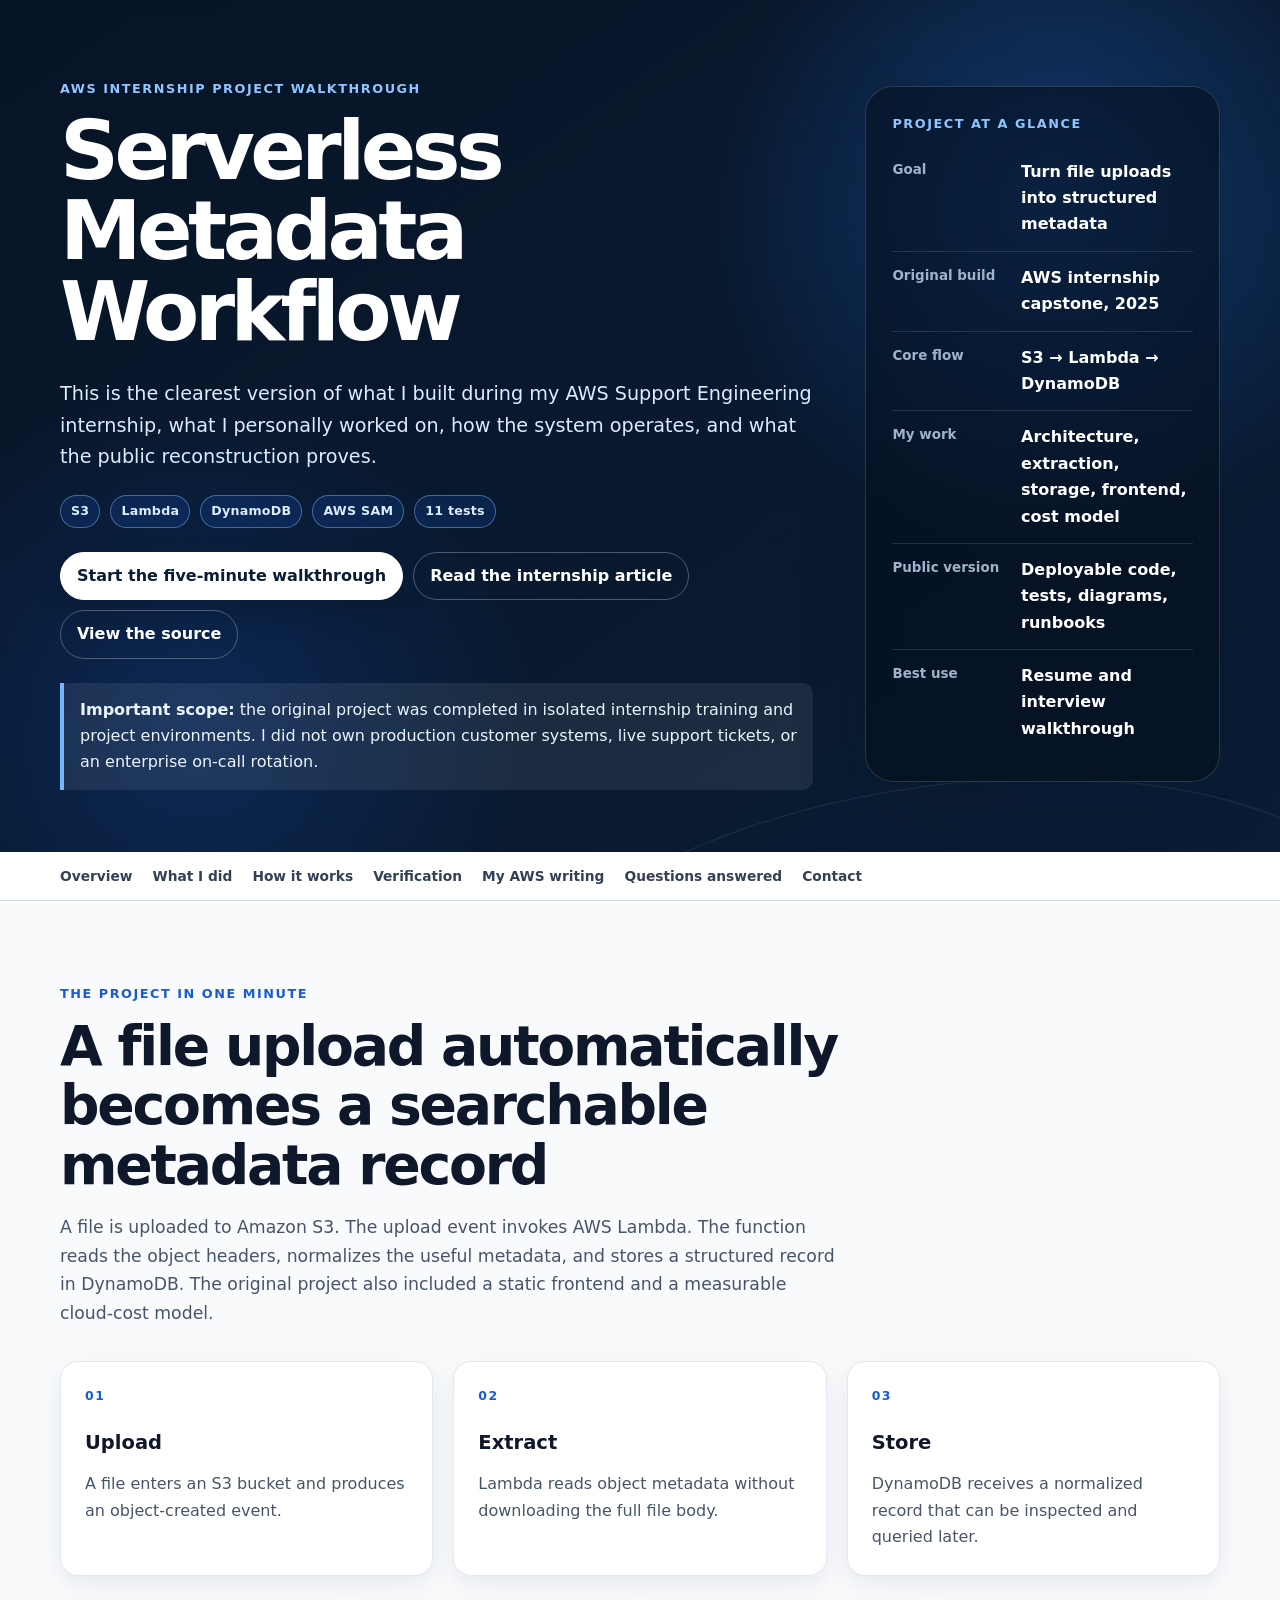
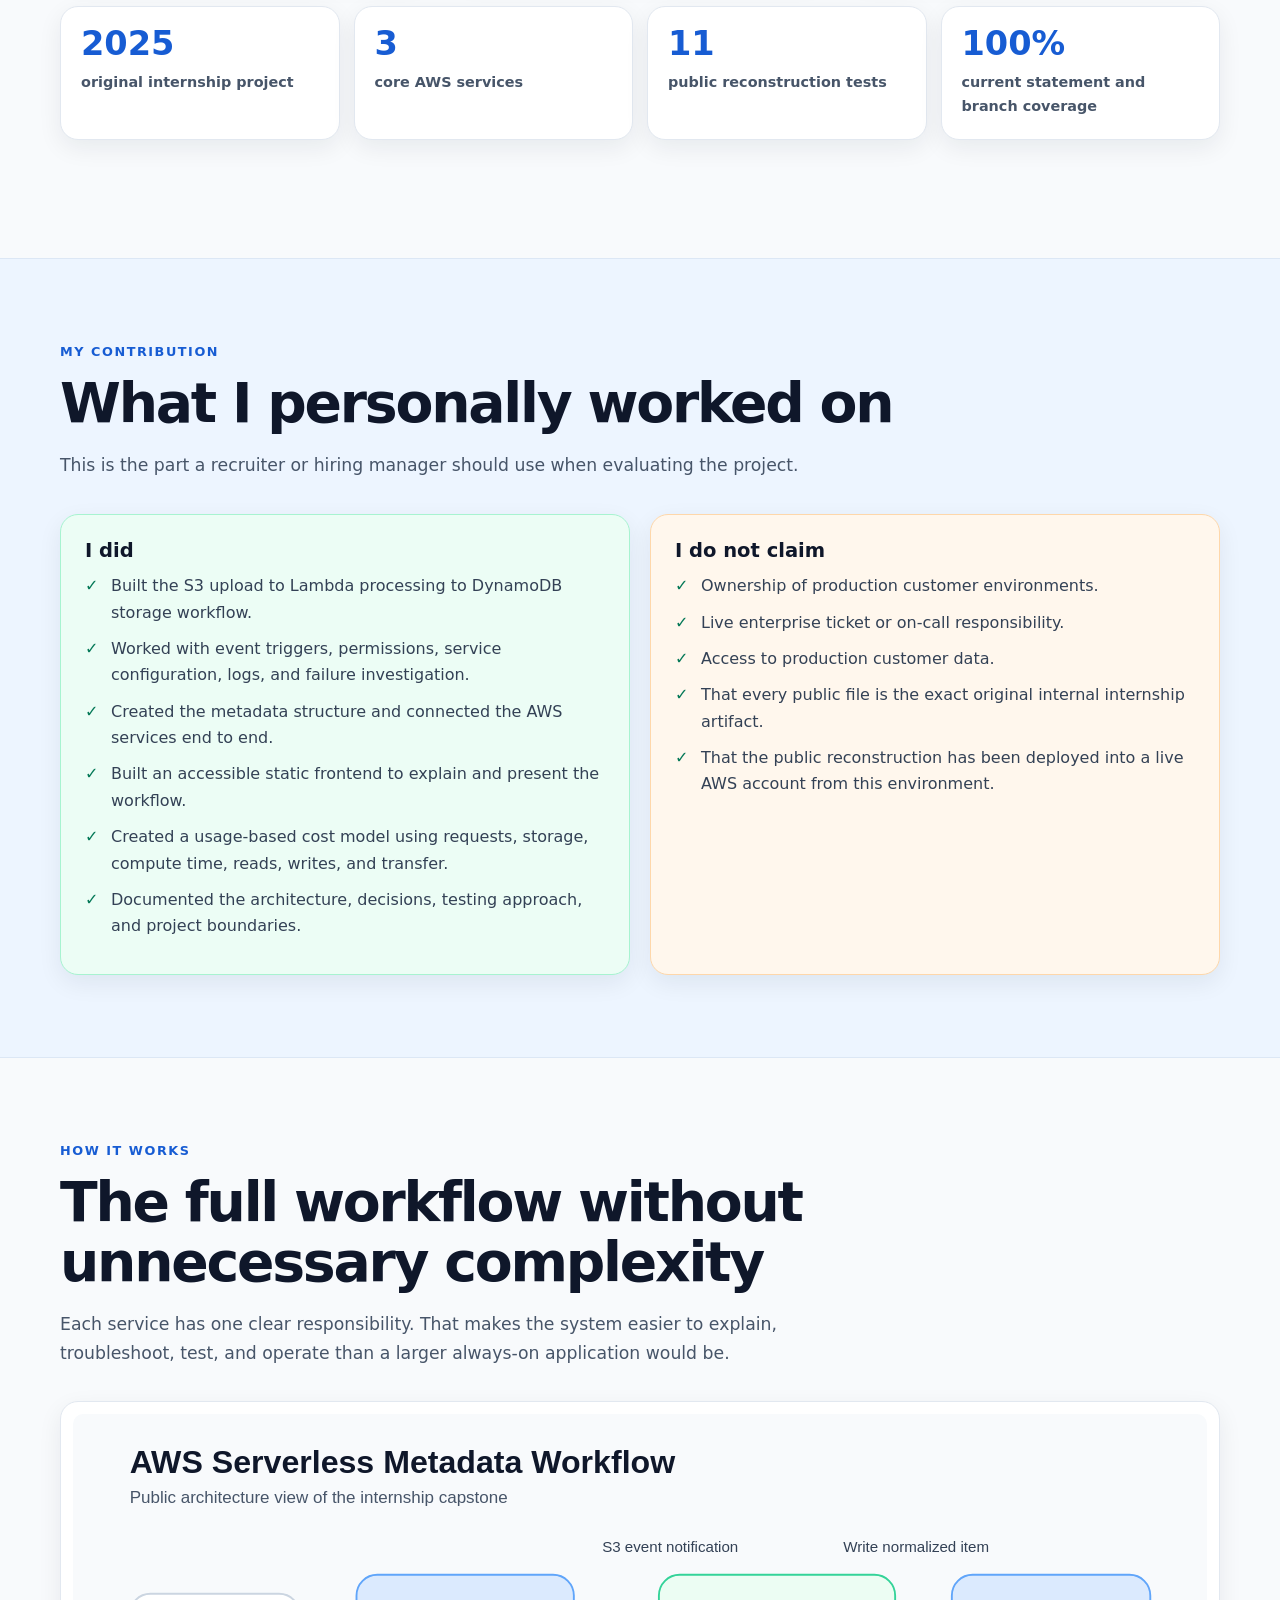
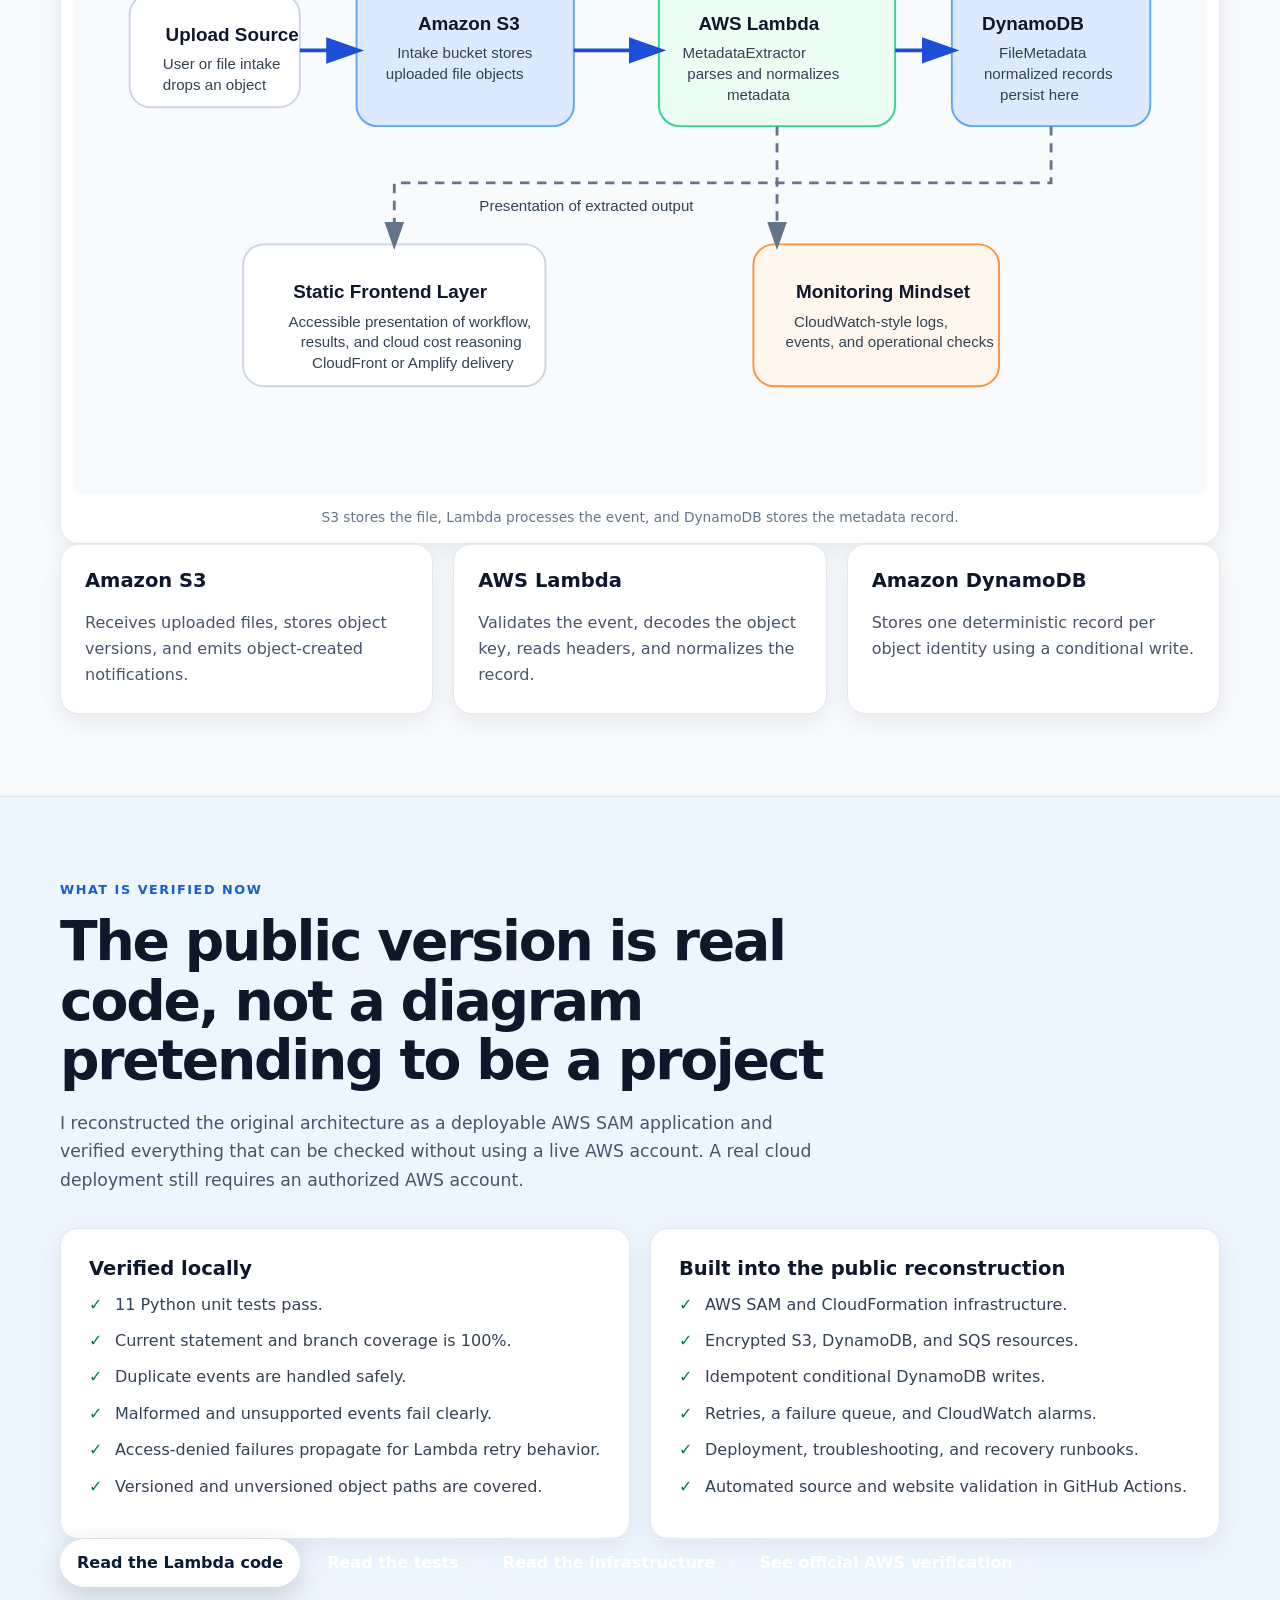
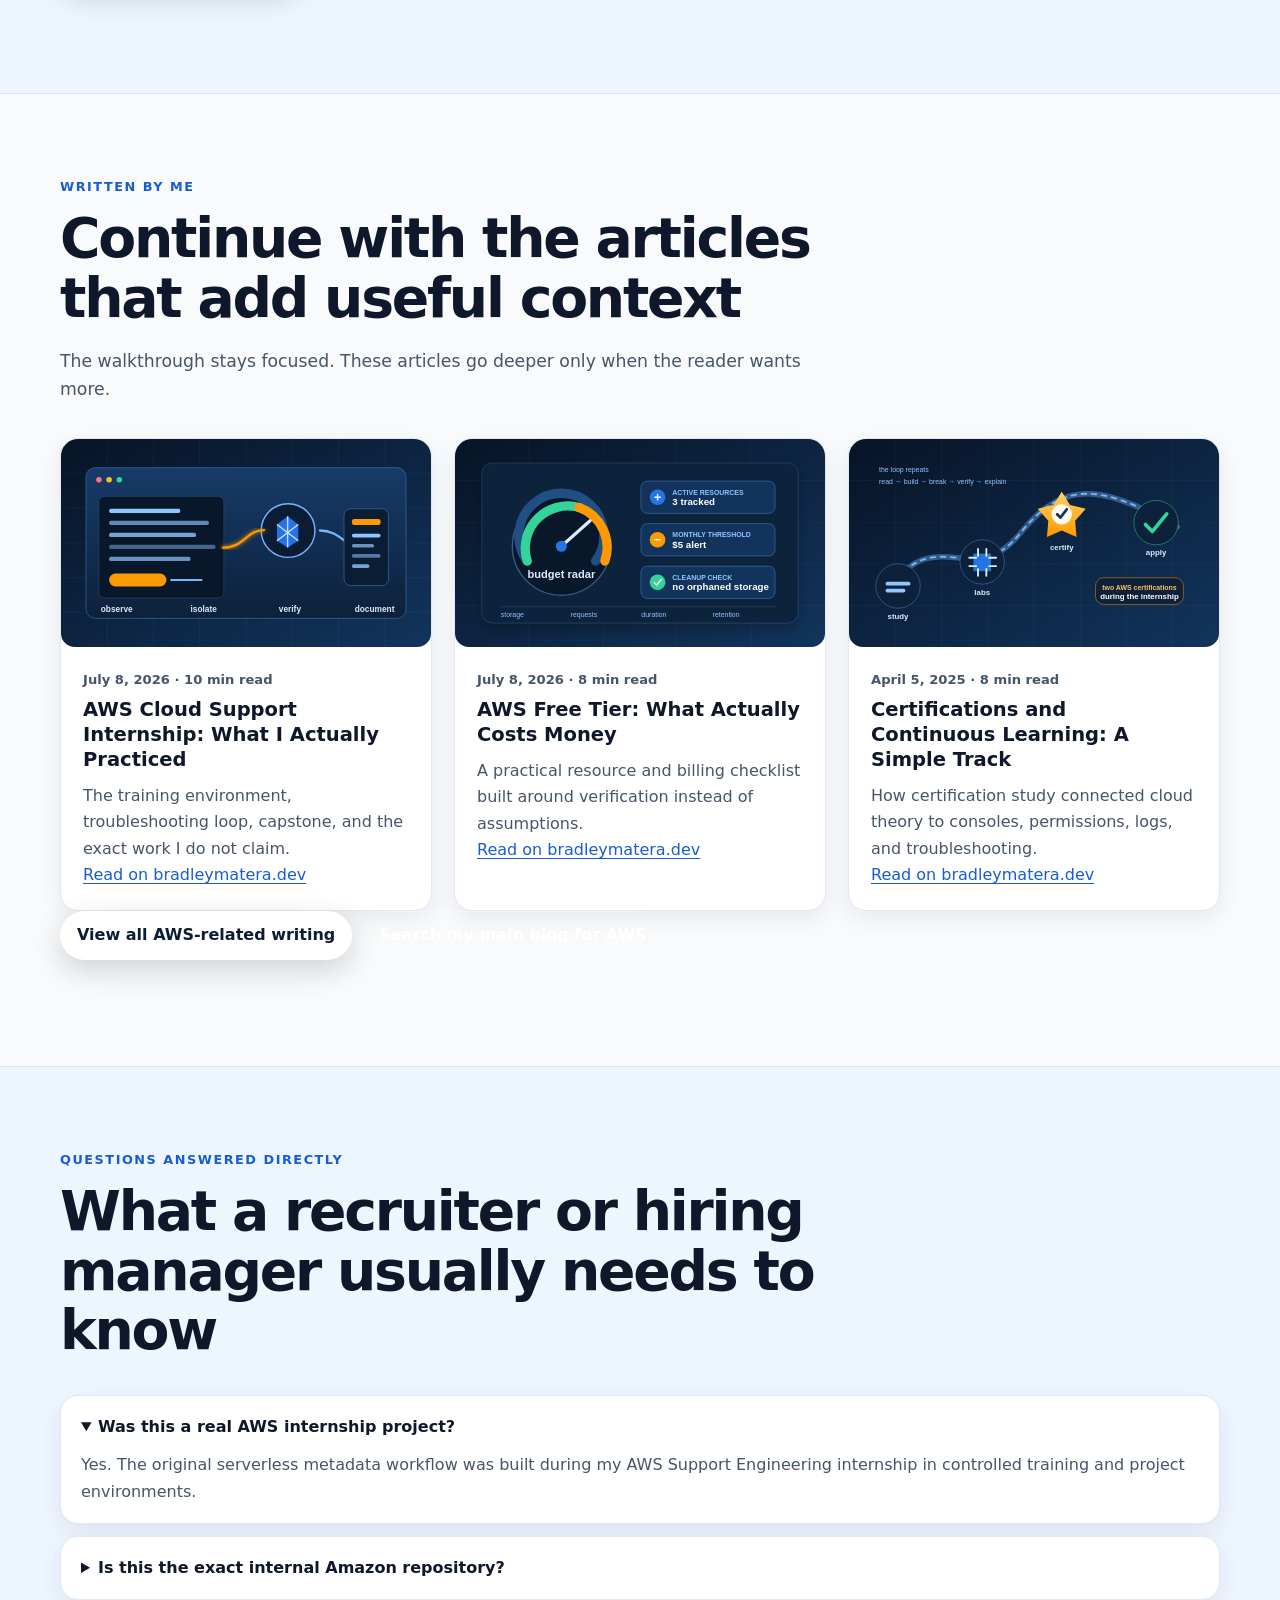
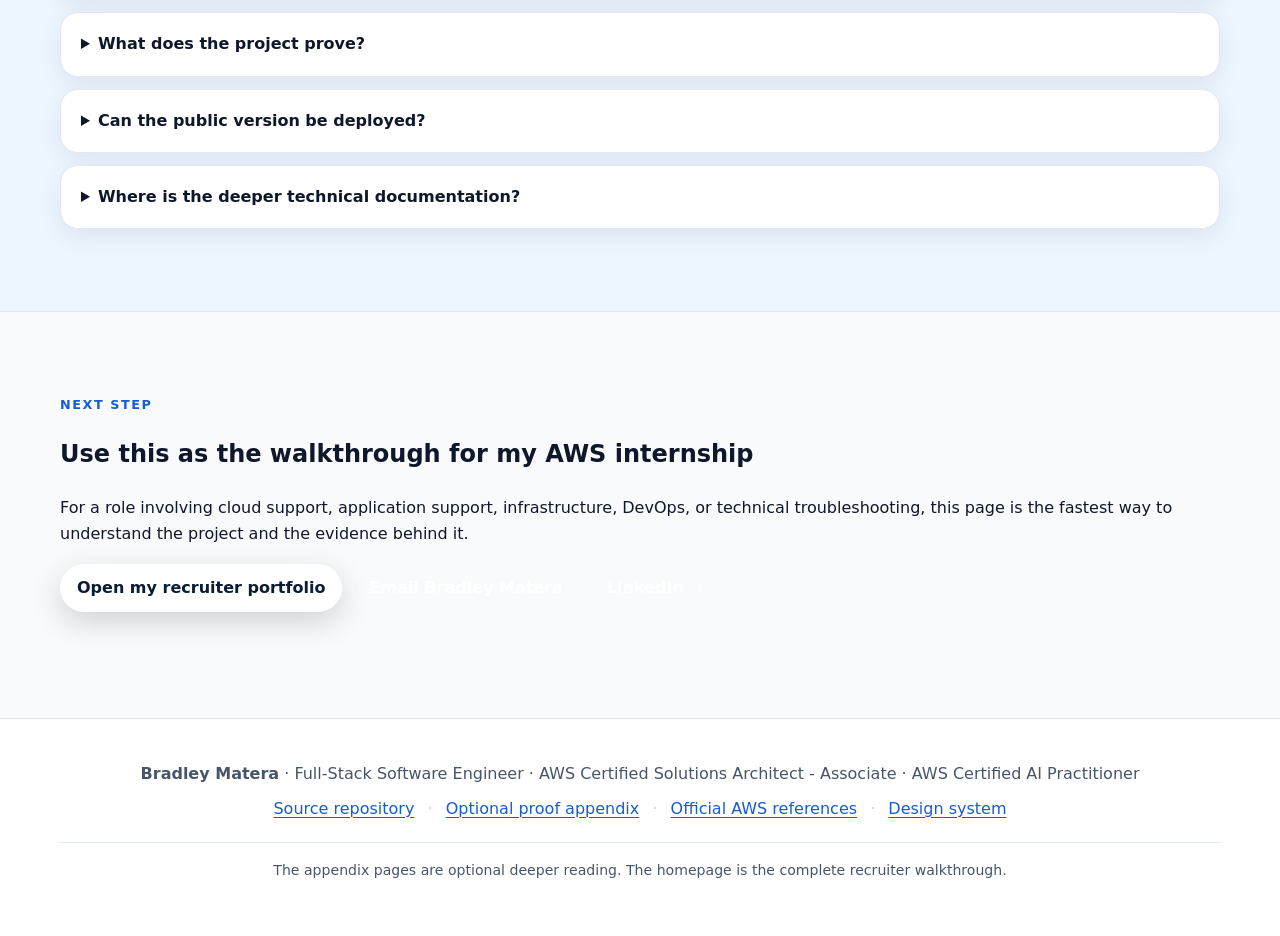
==== commit f3c7f70e: "site: simplify homepage into recruiter-first AWS walkthrough" ====
--- a/index.html
+++ b/index.html
@@ -3,94 +3,41 @@
 <head>
   <meta charset="UTF-8" />
   <meta name="viewport" content="width=device-width, initial-scale=1.0" />
-  <title>AWS Serverless Metadata Workflow | Bradley Matera</title>
-  <meta name="description" content="Bradley Matera's AWS internship capstone walkthrough: a deployable and tested S3, Lambda, DynamoDB, SQS, CloudWatch, and AWS SAM metadata workflow with writing, proof, and verified AWS sources." />
+  <title>AWS Internship Project Walkthrough | Bradley Matera</title>
+  <meta name="description" content="A clear five-minute walkthrough of the AWS serverless metadata workflow Bradley Matera built during an AWS Support Engineering internship, including architecture, personal contributions, verification, scope, and supporting proof." />
   <meta name="author" content="Bradley Matera" />
   <meta name="theme-color" content="#071426" />
+  <meta property="og:title" content="AWS Internship Project Walkthrough" />
+  <meta property="og:description" content="What I built, what I personally did, how the serverless workflow works, and what the public reconstruction verifies." />
+  <meta property="og:type" content="website" />
+  <meta property="og:url" content="https://bradleymatera.github.io/Office/" />
+  <meta property="og:image" content="https://bradleymatera.github.io/Office/assets/aws-metadata-workflow-og.png" />
+  <meta property="og:image:width" content="1200" />
+  <meta property="og:image:height" content="630" />
+  <meta name="twitter:card" content="summary_large_image" />
+  <meta name="twitter:title" content="AWS Internship Project Walkthrough" />
+  <meta name="twitter:description" content="A recruiter-friendly walkthrough of my AWS serverless metadata capstone and its verified public reconstruction." />
+  <meta name="twitter:image" content="https://bradleymatera.github.io/Office/assets/aws-metadata-workflow-og.png" />
   <link rel="canonical" href="https://bradleymatera.github.io/Office/" />
   <link rel="icon" href="favicon.svg" type="image/svg+xml" />
   <link rel="manifest" href="site.webmanifest" />
   <link rel="alternate" type="application/rss+xml" title="Bradley Matera AWS Writing" href="rss.xml" />
-  <meta property="og:type" content="website" />
-  <meta property="og:title" content="AWS Serverless Metadata Workflow | Bradley Matera" />
-  <meta property="og:description" content="A real AWS internship capstone reconstructed as a deployable, tested, documented, and officially verified public engineering case study." />
-  <meta property="og:url" content="https://bradleymatera.github.io/Office/" />
-  <meta property="og:image" content="https://bradleymatera.github.io/Office/assets/og/aws-metadata-workflow.png" />
-  <meta property="og:image:width" content="1200" />
-  <meta property="og:image:height" content="630" />
-  <meta property="og:image:alt" content="AWS Serverless Metadata Workflow: S3 event to Python Lambda to idempotent DynamoDB record." />
-  <meta name="twitter:card" content="summary_large_image" />
-  <meta name="twitter:title" content="AWS Serverless Metadata Workflow | Bradley Matera" />
-  <meta name="twitter:description" content="AWS internship capstone walkthrough with deployable code, tests, proof, writing, and verified AWS documentation." />
-  <meta name="twitter:image" content="https://bradleymatera.github.io/Office/assets/og/aws-metadata-workflow.png" />
   <link rel="stylesheet" href="styles.css" />
   <link rel="stylesheet" href="hub.css" />
   <script type="application/ld+json">
   {
     "@context": "https://schema.org",
-    "@graph": [
-      {
-        "@type": "WebSite",
-        "@id": "https://bradleymatera.github.io/Office/#website",
-        "url": "https://bradleymatera.github.io/Office/",
-        "name": "AWS Serverless Metadata Workflow",
-        "description": "Bradley Matera's AWS internship capstone walkthrough, implementation, writing hub, proof map, and verified AWS source library.",
-        "author": {"@id": "https://bradleymatera.dev/recruiter/#bradley-matera"}
-      },
-      {
-        "@type": "SoftwareSourceCode",
-        "@id": "https://bradleymatera.github.io/Office/#software",
-        "name": "AWS Serverless Metadata Workflow",
-        "description": "A deployable and tested event-driven AWS metadata workflow using Amazon S3, AWS Lambda, Amazon DynamoDB, Amazon SQS, Amazon CloudWatch, and AWS SAM.",
-        "codeRepository": "https://github.com/BradleyMatera/Office",
-        "url": "https://bradleymatera.github.io/Office/",
-        "runtimePlatform": "AWS Lambda Python 3.12",
-        "programmingLanguage": ["Python", "YAML", "HTML", "CSS"],
-        "license": "https://github.com/BradleyMatera/Office/blob/main/LICENSE",
-        "author": {
-          "@type": "Person",
-          "@id": "https://bradleymatera.dev/recruiter/#bradley-matera",
-          "name": "Bradley Matera",
-          "url": "https://bradleymatera.dev/recruiter/",
-          "sameAs": [
-            "https://github.com/BradleyMatera",
-            "https://www.linkedin.com/in/bradmatera/",
-            "https://dev.to/bradleymatera"
-          ]
-        }
-      },
-      {
-        "@type": "FAQPage",
-        "@id": "https://bradleymatera.github.io/Office/#faq-schema",
-        "mainEntity": [
-          {
-            "@type": "Question",
-            "name": "Did this AWS internship project run against production customer data?",
-            "acceptedAnswer": {"@type": "Answer", "text": "No. The internship work was completed in isolated training and project environments. The public reconstruction does not claim production customer ownership."}
-          },
-          {
-            "@type": "Question",
-            "name": "What does the Lambda function actually do?",
-            "acceptedAnswer": {"@type": "Answer", "text": "It validates S3 object-created events, URL-decodes the object key, calls HeadObject, normalizes object metadata, derives a deterministic record identity, and performs an idempotent conditional write to DynamoDB."}
-          },
-          {
-            "@type": "Question",
-            "name": "Does the workflow download the uploaded file?",
-            "acceptedAnswer": {"@type": "Answer", "text": "No. The current implementation reads object headers through HeadObject and does not download or parse the full object body."}
-          },
-          {
-            "@type": "Question",
-            "name": "How does the workflow handle duplicate S3 notifications?",
-            "acceptedAnswer": {"@type": "Answer", "text": "It derives a deterministic SHA-256 RecordId and uses attribute_not_exists in the DynamoDB condition expression. A repeated identity is logged as a successful duplicate rather than stored twice."}
-          },
-          {
-            "@type": "Question",
-            "name": "Is a live AWS stack exposed through this website?",
-            "acceptedAnswer": {"@type": "Answer", "text": "No. GitHub Pages hosts static documentation and source links. It contains no AWS credentials and provides no direct access to a bucket, Lambda function, queue, or DynamoDB table."}
-          }
-        ]
-      }
-    ]
+    "@type": "SoftwareSourceCode",
+    "name": "AWS Serverless Metadata Workflow",
+    "description": "A recruiter-friendly walkthrough and deployable public reconstruction of an AWS internship metadata workflow using Amazon S3, AWS Lambda, Amazon DynamoDB, Amazon SQS, Amazon CloudWatch, and AWS SAM.",
+    "codeRepository": "https://github.com/BradleyMatera/Office",
+    "url": "https://bradleymatera.github.io/Office/",
+    "programmingLanguage": ["Python", "YAML", "HTML", "CSS"],
+    "author": {
+      "@type": "Person",
+      "name": "Bradley Matera",
+      "url": "https://bradleymatera.dev/recruiter/"
+    }
   }
   </script>
 </head>
@@ -100,497 +47,294 @@
   <header class="hero">
     <div class="container hero-layout">
       <div>
-        <p class="eyebrow">AWS Support Engineering Internship Capstone</p>
-        <h1>AWS Serverless<br />Metadata Workflow</h1>
+        <p class="eyebrow">AWS Internship Project Walkthrough</p>
+        <h1>Serverless Metadata Workflow</h1>
         <p class="lead">
-          The permanent technical walkthrough behind my AWS internship resume bullet: a real event-driven cloud project
-          reconstructed as a deployable AWS SAM application with tested Python, idempotent writes, retries, an encrypted
-          failure queue, actionable monitoring, architecture graphics, official AWS verification, and complete operating documentation.
+          This is the clearest version of what I built during my AWS Support Engineering internship,
+          what I personally worked on, how the system operates, and what the public reconstruction proves.
         </p>
-        <div class="status-row" aria-label="Project status">
-          <span class="status-pill">Deployable</span>
+        <div class="status-row" aria-label="Project summary">
+          <span class="status-pill">S3</span>
+          <span class="status-pill">Lambda</span>
+          <span class="status-pill">DynamoDB</span>
+          <span class="status-pill">AWS SAM</span>
           <span class="status-pill">11 tests</span>
-          <span class="status-pill">100% local branch coverage</span>
-          <span class="status-pill">Public-safe</span>
         </div>
         <div class="hero-actions">
-          <a class="button primary" href="https://github.com/BradleyMatera/Office">View source code</a>
-          <a class="button" href="https://bradleymatera.dev/aws-cloud-support-internship-mastering-troubleshooting-and-architecture/">Read the internship story</a>
-          <a class="button" href="proof.html">Check the proof</a>
+          <a class="button primary" href="#overview">Start the five-minute walkthrough</a>
+          <a class="button" href="https://bradleymatera.dev/aws-cloud-support-internship-mastering-troubleshooting-and-architecture/">Read the internship article</a>
+          <a class="button" href="https://github.com/BradleyMatera/Office">View the source</a>
         </div>
         <div class="callout">
-          <strong>Scope:</strong> The original internship project was completed in isolated training and project environments.
-          This public repository reconstructs and expands the architecture without exposing confidential Amazon material,
-          claiming production customer ownership, or pretending a live AWS account is connected to this page.
+          <strong>Important scope:</strong> the original project was completed in isolated internship training and project environments.
+          I did not own production customer systems, live support tickets, or an enterprise on-call rotation.
         </div>
       </div>
 
       <aside class="hero-panel" aria-label="Project at a glance">
         <p class="panel-label">Project at a glance</p>
         <dl class="facts">
-          <div><dt>Trigger</dt><dd>S3 ObjectCreated under a controlled prefix</dd></div>
-          <div><dt>Compute</dt><dd>Python 3.12 ARM64 Lambda</dd></div>
-          <div><dt>Database</dt><dd>DynamoDB on demand with PITR</dd></div>
-          <div><dt>Failures</dt><dd>Retries plus encrypted SQS destination</dd></div>
-          <div><dt>Operations</dt><dd>Logs, alarms, optional SNS email</dd></div>
-          <div><dt>Infrastructure</dt><dd>AWS SAM and CloudFormation</dd></div>
+          <div><dt>Goal</dt><dd>Turn file uploads into structured metadata</dd></div>
+          <div><dt>Original build</dt><dd>AWS internship capstone, 2025</dd></div>
+          <div><dt>Core flow</dt><dd>S3 → Lambda → DynamoDB</dd></div>
+          <div><dt>My work</dt><dd>Architecture, extraction, storage, frontend, cost model</dd></div>
+          <div><dt>Public version</dt><dd>Deployable code, tests, diagrams, runbooks</dd></div>
+          <div><dt>Best use</dt><dd>Resume and interview walkthrough</dd></div>
         </dl>
       </aside>
     </div>
   </header>
 
-  <nav class="topnav" aria-label="Project navigation">
+  <nav class="topnav" aria-label="Walkthrough navigation">
     <div class="container navlinks">
       <a href="#overview">Overview</a>
-      <a href="#architecture">Architecture</a>
-      <a href="#implementation">Implementation</a>
-      <a href="#reliability">Reliability</a>
-      <a href="#writing">Writing</a>
-      <a href="proof.html">Proof</a>
-      <a href="sources.html">AWS sources</a>
-      <a href="#deploy">Deploy</a>
-      <a href="#faq">FAQ</a>
-      <a href="#docs">Docs</a>
+      <a href="#my-work">What I did</a>
+      <a href="#architecture">How it works</a>
+      <a href="#verification">Verification</a>
+      <a href="#writing">My AWS writing</a>
+      <a href="#questions">Questions answered</a>
+      <a href="#contact">Contact</a>
     </div>
   </nav>
 
-  <div class="trust-strip" aria-label="Verification summary">
-    <div class="container">
-      <div class="trust-item"><strong>Code verified locally</strong><span>11 tests passed with 100% statement and branch coverage</span></div>
-      <div class="trust-item"><strong>Platform behavior checked</strong><span>S3, Lambda, DynamoDB, SQS, CloudWatch, and SAM mapped to official AWS docs</span></div>
-      <div class="trust-item"><strong>Content source checked</strong><span>Canonical AWS article dates and slugs verified from public MDX frontmatter</span></div>
-      <div class="trust-item"><strong>Claim boundary checked</strong><span>Training and capstone work remain separate from production ownership claims</span></div>
-    </div>
-  </div>
-
   <main id="main-content">
     <section id="overview" class="section">
       <div class="container">
         <div class="section-heading">
-          <p class="section-kicker">The problem</p>
-          <h2>Turn file uploads into structured metadata without operating a server</h2>
+          <p class="section-kicker">The project in one minute</p>
+          <h2>A file upload automatically becomes a searchable metadata record</h2>
           <p>
-            The workflow reacts when a file arrives under a configured Amazon S3 key prefix, reads current object-level metadata,
-            normalizes it into a documented schema, and stores an idempotent record in DynamoDB. It is event-driven,
-            low-operations, measurable, and intentionally limited to metadata rather than full file-content processing.
+            A file is uploaded to Amazon S3. The upload event invokes AWS Lambda. The function reads the
+            object headers, normalizes the useful metadata, and stores a structured record in DynamoDB.
+            The original project also included a static frontend and a measurable cloud-cost model.
           </p>
-        </div>
-
-        <div class="metric-grid" aria-label="Project implementation metrics">
-          <div class="metric"><strong>8+</strong><span>managed AWS resources, depending on alert configuration</span></div>
-          <div class="metric"><strong>1</strong><span>focused event-driven processing path</span></div>
-          <div class="metric"><strong>11</strong><span>local unit and failure-path tests</span></div>
-          <div class="metric"><strong>100%</strong><span>statement and branch coverage in the August 3 audit</span></div>
         </div>
 
         <div class="grid three-up feature-grid">
           <article class="card">
             <p class="card-number">01</p>
             <h3>Upload</h3>
-            <p>An encrypted, versioned, ACL-free S3 bucket accepts an object under the configured intake prefix.</p>
+            <p>A file enters an S3 bucket and produces an object-created event.</p>
           </article>
           <article class="card">
             <p class="card-number">02</p>
             <h3>Extract</h3>
-            <p>Lambda validates the event, URL-decodes the key, and reads object headers through <code>HeadObject</code>.</p>
+            <p>Lambda reads object metadata without downloading the full file body.</p>
           </article>
           <article class="card">
             <p class="card-number">03</p>
-            <h3>Persist</h3>
-            <p>A deterministic record identity and conditional DynamoDB write make repeated delivery safe.</p>
-          </article>
-        </div>
-      </div>
-    </section>
-
-    <section id="architecture" class="section alt">
-      <div class="container">
-        <div class="section-heading">
-          <p class="section-kicker">System design</p>
-          <h2>Simple services with narrow responsibilities</h2>
+            <h3>Store</h3>
+            <p>DynamoDB receives a normalized record that can be inspected and queried later.</p>
+          </article>
+        </div>
+
+        <div class="metric-grid" aria-label="Project facts">
+          <div class="metric"><strong>2025</strong><span>original internship project</span></div>
+          <div class="metric"><strong>3</strong><span>core AWS services</span></div>
+          <div class="metric"><strong>11</strong><span>public reconstruction tests</span></div>
+          <div class="metric"><strong>100%</strong><span>current statement and branch coverage</span></div>
+        </div>
+      </div>
+    </section>
+
+    <section id="my-work" class="section alt">
+      <div class="container">
+        <div class="section-heading">
+          <p class="section-kicker">My contribution</p>
+          <h2>What I personally worked on</h2>
+          <p>This is the part a recruiter or hiring manager should use when evaluating the project.</p>
+        </div>
+
+        <div class="grid two-up">
+          <article class="card success">
+            <h3>I did</h3>
+            <ul class="check-list">
+              <li>Built the S3 upload to Lambda processing to DynamoDB storage workflow.</li>
+              <li>Worked with event triggers, permissions, service configuration, logs, and failure investigation.</li>
+              <li>Created the metadata structure and connected the AWS services end to end.</li>
+              <li>Built an accessible static frontend to explain and present the workflow.</li>
+              <li>Created a usage-based cost model using requests, storage, compute time, reads, writes, and transfer.</li>
+              <li>Documented the architecture, decisions, testing approach, and project boundaries.</li>
+            </ul>
+          </article>
+
+          <article class="card warning">
+            <h3>I do not claim</h3>
+            <ul class="check-list">
+              <li>Ownership of production customer environments.</li>
+              <li>Live enterprise ticket or on-call responsibility.</li>
+              <li>Access to production customer data.</li>
+              <li>That every public file is the exact original internal internship artifact.</li>
+              <li>That the public reconstruction has been deployed into a live AWS account from this environment.</li>
+            </ul>
+          </article>
+        </div>
+      </div>
+    </section>
+
+    <section id="architecture" class="section">
+      <div class="container">
+        <div class="section-heading">
+          <p class="section-kicker">How it works</p>
+          <h2>The full workflow without unnecessary complexity</h2>
           <p>
-            S3 owns file intake, Lambda owns short-lived processing, DynamoDB owns metadata persistence,
-            and the monitoring and failure path make asynchronous behavior visible and recoverable.
+            Each service has one clear responsibility. That makes the system easier to explain, troubleshoot,
+            test, and operate than a larger always-on application would be.
           </p>
         </div>
+
         <figure class="figure-card">
-          <img class="diagram" src="assets/architecture-overview.svg" alt="Architecture diagram showing file upload into Amazon S3, an S3 event invoking the Lambda metadata extractor, normalized records written into DynamoDB, and supporting monitoring and presentation layers." />
-          <figcaption>Primary architecture and event flow.</figcaption>
+          <img class="diagram" src="assets/architecture-overview.svg" alt="Architecture diagram showing a file uploaded into Amazon S3, an S3 event invoking AWS Lambda, and normalized metadata written into Amazon DynamoDB with monitoring and presentation support." />
+          <figcaption>S3 stores the file, Lambda processes the event, and DynamoDB stores the metadata record.</figcaption>
         </figure>
-        <figure class="figure-card">
-          <img class="diagram" src="assets/processing-flow.svg" alt="Six-step processing sequence showing upload, S3 event trigger, metadata extraction, normalization, DynamoDB persistence, and public presentation." />
-          <figcaption>End-to-end processing sequence.</figcaption>
-        </figure>
-      </div>
-    </section>
-
-    <section id="implementation" class="section">
-      <div class="container">
-        <div class="section-heading">
-          <p class="section-kicker">Real implementation</p>
-          <h2>Deployable code, not only a diagram</h2>
+
+        <div class="grid three-up">
+          <article class="card"><h3>Amazon S3</h3><p>Receives uploaded files, stores object versions, and emits object-created notifications.</p></article>
+          <article class="card"><h3>AWS Lambda</h3><p>Validates the event, decodes the object key, reads headers, and normalizes the record.</p></article>
+          <article class="card"><h3>Amazon DynamoDB</h3><p>Stores one deterministic record per object identity using a conditional write.</p></article>
+        </div>
+      </div>
+    </section>
+
+    <section id="verification" class="section alt">
+      <div class="container">
+        <div class="section-heading">
+          <p class="section-kicker">What is verified now</p>
+          <h2>The public version is real code, not a diagram pretending to be a project</h2>
           <p>
-            The repository includes AWS SAM infrastructure, a Python Lambda handler, unit tests,
-            a representative S3 event, repeatable developer commands, GitHub Actions validation, and a dependency-free static-site release audit.
+            I reconstructed the original architecture as a deployable AWS SAM application and verified everything
+            that can be checked without using a live AWS account. A real cloud deployment still requires an authorized AWS account.
           </p>
         </div>
 
         <div class="grid two-up">
           <article class="card detail-card">
-            <h3>Infrastructure controls</h3>
+            <h3>Verified locally</h3>
             <ul class="check-list">
-              <li>S3 encryption, versioning, bucket-owner-enforced ownership, and public-access blocking</li>
-              <li>Configurable S3 intake prefix, defaulting to <code>incoming/</code></li>
-              <li>DynamoDB on-demand mode, encryption, point-in-time recovery, and retained-data policy</li>
-              <li>Python 3.12 ARM64 Lambda with X-Ray tracing</li>
-              <li>Asynchronous retry and maximum event-age controls</li>
-              <li>Encrypted SQS on-failure destination</li>
-              <li>Error, throttle, and failure-queue alarms with optional SNS email</li>
+              <li>11 Python unit tests pass.</li>
+              <li>Current statement and branch coverage is 100%.</li>
+              <li>Duplicate events are handled safely.</li>
+              <li>Malformed and unsupported events fail clearly.</li>
+              <li>Access-denied failures propagate for Lambda retry behavior.</li>
+              <li>Versioned and unversioned object paths are covered.</li>
             </ul>
           </article>
+
           <article class="card detail-card">
-            <h3>Function behavior</h3>
+            <h3>Built into the public reconstruction</h3>
             <ul class="check-list">
-              <li>Validates the S3 event major version</li>
-              <li>Rejects unsupported event sources</li>
-              <li>Decodes S3 object keys correctly</li>
-              <li>Uses version-aware <code>HeadObject</code> requests</li>
-              <li>Normalizes optional headers, user metadata, and checksums</li>
-              <li>Uses deterministic SHA-256 record identity</li>
-              <li>Logs created and duplicate outcomes as structured JSON</li>
+              <li>AWS SAM and CloudFormation infrastructure.</li>
+              <li>Encrypted S3, DynamoDB, and SQS resources.</li>
+              <li>Idempotent conditional DynamoDB writes.</li>
+              <li>Retries, a failure queue, and CloudWatch alarms.</li>
+              <li>Deployment, troubleshooting, and recovery runbooks.</li>
+              <li>Automated source and website validation in GitHub Actions.</li>
             </ul>
           </article>
         </div>
 
-        <div class="code-panel">
-          <div class="code-title">
-            <span>Idempotent persistence</span>
-            <a href="https://github.com/BradleyMatera/Office/blob/main/src/metadata_extractor/app.py">Open app.py</a>
+        <div class="hero-actions">
+          <a class="button primary" href="https://github.com/BradleyMatera/Office/blob/main/src/metadata_extractor/app.py">Read the Lambda code</a>
+          <a class="button" href="https://github.com/BradleyMatera/Office/blob/main/tests/test_app.py">Read the tests</a>
+          <a class="button" href="https://github.com/BradleyMatera/Office/blob/main/template.yaml">Read the infrastructure</a>
+          <a class="button" href="sources.html">See official AWS verification</a>
+        </div>
+      </div>
+    </section>
+
+    <section id="writing" class="section">
+      <div class="container">
+        <div class="section-heading">
+          <p class="section-kicker">Written by me</p>
+          <h2>Continue with the articles that add useful context</h2>
+          <p>The walkthrough stays focused. These articles go deeper only when the reader wants more.</p>
+        </div>
+
+        <div class="article-grid">
+          <article class="article-card">
+            <img src="assets/content/internship-console.svg" alt="Illustration of an AWS troubleshooting console and service workflow." />
+            <div class="article-card__body">
+              <p class="article-meta">July 8, 2026 · 10 min read</p>
+              <h3>AWS Cloud Support Internship: What I Actually Practiced</h3>
+              <p>The training environment, troubleshooting loop, capstone, and the exact work I do not claim.</p>
+              <a href="https://bradleymatera.dev/aws-cloud-support-internship-mastering-troubleshooting-and-architecture/">Read on bradleymatera.dev</a>
+            </div>
+          </article>
+
+          <article class="article-card">
+            <img src="assets/content/aws-cost-radar.svg" alt="Illustration showing AWS cost controls, monitoring, and billing awareness." />
+            <div class="article-card__body">
+              <p class="article-meta">July 8, 2026 · 8 min read</p>
+              <h3>AWS Free Tier: What Actually Costs Money</h3>
+              <p>A practical resource and billing checklist built around verification instead of assumptions.</p>
+              <a href="https://bradleymatera.dev/aws-free-tier-honest-guide/">Read on bradleymatera.dev</a>
+            </div>
+          </article>
+
+          <article class="article-card">
+            <img src="assets/content/certification-roadmap.svg" alt="Illustration showing a structured AWS certification and continuous-learning path." />
+            <div class="article-card__body">
+              <p class="article-meta">April 5, 2025 · 8 min read</p>
+              <h3>Certifications and Continuous Learning: A Simple Track</h3>
+              <p>How certification study connected cloud theory to consoles, permissions, logs, and troubleshooting.</p>
+              <a href="https://bradleymatera.dev/certifications-continuous-learning/">Read on bradleymatera.dev</a>
+            </div>
+          </article>
+        </div>
+
+        <div class="hero-actions">
+          <a class="button primary" href="writing.html">View all AWS-related writing</a>
+          <a class="button" href="https://bradleymatera.dev/blog/?q=aws">Search my main blog for AWS</a>
+        </div>
+      </div>
+    </section>
+
+    <section id="questions" class="section alt">
+      <div class="container">
+        <div class="section-heading">
+          <p class="section-kicker">Questions answered directly</p>
+          <h2>What a recruiter or hiring manager usually needs to know</h2>
+        </div>
+
+        <div class="faq-list">
+          <details open>
+            <summary>Was this a real AWS internship project?</summary>
+            <p>Yes. The original serverless metadata workflow was built during my AWS Support Engineering internship in controlled training and project environments.</p>
+          </details>
+          <details>
+            <summary>Is this the exact internal Amazon repository?</summary>
+            <p>No. This is a public reconstruction and expansion of the real architecture. It intentionally excludes confidential, internal-only, and customer information.</p>
+          </details>
+          <details>
+            <summary>What does the project prove?</summary>
+            <p>It proves I can connect AWS services, reason through event-driven architecture, troubleshoot configuration and permissions, model cost drivers, document technical work, and rebuild the system as tested infrastructure as code.</p>
+          </details>
+          <details>
+            <summary>Can the public version be deployed?</summary>
+            <p>Yes. The repository includes AWS SAM infrastructure and deployment instructions. It still requires an authorized AWS account, and I have not claimed a live deployment from this environment.</p>
+          </details>
+          <details>
+            <summary>Where is the deeper technical documentation?</summary>
+            <p>The GitHub repository contains the deployment guide, data contract, operations runbook, troubleshooting guide, architecture decisions, source verification, and complete test suite.</p>
+          </details>
+        </div>
+      </div>
+    </section>
+
+    <section id="contact" class="section">
+      <div class="container">
+        <div class="cta-panel">
+          <p class="section-kicker">Next step</p>
+          <h2>Use this as the walkthrough for my AWS internship</h2>
+          <p>
+            For a role involving cloud support, application support, infrastructure, DevOps, or technical troubleshooting,
+            this page is the fastest way to understand the project and the evidence behind it.
+          </p>
+          <div class="hero-actions">
+            <a class="button primary" href="https://bradleymatera.dev/recruiter/">Open my recruiter portfolio</a>
+            <a class="button" href="mailto:bradmatera@gmail.com">Email Bradley Matera</a>
+            <a class="button" href="https://www.linkedin.com/in/bradmatera/">LinkedIn</a>
           </div>
-          <pre><code>metadata_table.put_item(
-    Item=item,
-    ConditionExpression="attribute_not_exists(RecordId)",
-)
-
-# A repeated object identity raises ConditionalCheckFailedException.
-# The function logs it as a safe duplicate instead of writing twice.</code></pre>
-        </div>
-
-        <div class="code-panel">
-          <div class="code-title">
-            <span>Continuous verification</span>
-            <a href="https://github.com/BradleyMatera/Office/actions/workflows/validate.yml">View workflow</a>
-          </div>
-          <pre><code>ruff check src tests scripts
-pytest --cov=src/metadata_extractor --cov-fail-under=85
-sam validate --lint
-sam build
-python scripts/validate_site.py</code></pre>
-        </div>
-      </div>
-    </section>
-
-    <section id="data" class="section alt">
-      <div class="container">
-        <div class="section-heading">
-          <p class="section-kicker">Data contract</p>
-          <h2>Normalized, versioned, and explainable</h2>
-          <p>
-            Each item uses <code>RecordId</code> as the DynamoDB partition key. The ID is derived from the bucket,
-            decoded object key, version ID, and ETag so repeated delivery is safe while distinct object versions remain distinct.
-          </p>
-        </div>
-
-        <div class="two-col wide-left">
-          <div class="code-panel data-code">
-            <div class="code-title"><span>Representative DynamoDB item</span><a href="docs/data-contract.md">Full contract</a></div>
-            <pre><code>{
-  "SchemaVersion": "1",
-  "Bucket": "metadata-workflow-uploadbucket-example",
-  "ObjectKey": "incoming/quarterly report.pdf",
-  "FileName": "quarterly report.pdf",
-  "EventName": "ObjectCreated:Put",
-  "SizeBytes": 4096,
-  "ContentType": "application/pdf",
-  "ETag": "0123456789abcdef...",
-  "StorageClass": "STANDARD",
-  "VersionId": "example-version-id",
-  "UserMetadata": {
-    "department": "support"
-  }
-}</code></pre>
-          </div>
-          <aside class="card">
-            <h3>Recorded fields</h3>
-            <ul class="plain-list">
-              <li>bucket and decoded key</li>
-              <li>file name and object size</li>
-              <li>content type and ETag</li>
-              <li>event and processing timestamps</li>
-              <li>storage class and version ID</li>
-              <li>sequencer and user metadata</li>
-              <li>checksum fields when supplied</li>
-            </ul>
-            <p class="small-note">The function reads object headers. It does not download the full file body.</p>
-          </aside>
-        </div>
-
-        <figure class="figure-card">
-          <img class="diagram" src="assets/data-model.svg" alt="Simplified DynamoDB metadata data model with a record ID partition key and normalized object attributes." />
-          <figcaption>Public-safe representation of the metadata record.</figcaption>
-        </figure>
-      </div>
-    </section>
-
-    <section id="reliability" class="section">
-      <div class="container">
-        <div class="section-heading">
-          <p class="section-kicker">Operational behavior</p>
-          <h2>Designed for retries, duplicates, alarms, and investigation</h2>
-        </div>
-
-        <div class="timeline reliability-flow">
-          <article><span>1</span><div><h3>Process</h3><p>Lambda handles the S3 event and attempts the conditional metadata write.</p></div></article>
-          <article><span>2</span><div><h3>Retry</h3><p>Unexpected failures are raised so Lambda asynchronous retry behavior applies.</p></div></article>
-          <article><span>3</span><div><h3>Quarantine</h3><p>An event that still fails is delivered to the encrypted SQS failure queue.</p></div></article>
-          <article><span>4</span><div><h3>Alert</h3><p>CloudWatch monitors errors, throttles, and visible failed events. Optional SNS email requires confirmation.</p></div></article>
-          <article><span>5</span><div><h3>Recover</h3><p>The runbook requires root-cause correction, safe replay, verification, and only then message deletion.</p></div></article>
-        </div>
-
-        <div class="grid three-up">
-          <article class="card"><h3>Duplicate delivery</h3><p>Returns a successful <code>duplicate</code> outcome rather than creating another item.</p></article>
-          <article class="card"><h3>Partial multi-record failure</h3><p>Successful records remain stored while the invocation reports failed record indexes for retry.</p></article>
-          <article class="card"><h3>Data deletion</h3><p>The S3 bucket and DynamoDB table are retained instead of being silently destroyed with the stack.</p></article>
-        </div>
-      </div>
-    </section>
-
-    <section id="security" class="section alt">
-      <div class="container">
-        <div class="section-heading">
-          <p class="section-kicker">Security and public boundaries</p>
-          <h2>The site is public. The AWS account is not.</h2>
-          <p>
-            GitHub Pages contains documentation, sample events, code, writing previews, and verified links. It contains no AWS credentials,
-            no direct bucket or table access, no production customer data, and no confidential Amazon implementation material.
-          </p>
-        </div>
-
-        <figure class="figure-card">
-          <img class="diagram" src="assets/security-boundary.svg" alt="Security boundary showing the public GitHub Pages site separated from the deployer's private AWS account containing encrypted S3, Lambda, DynamoDB, SQS, and CloudWatch resources." />
-          <figcaption>Public documentation and private cloud resources remain separate.</figcaption>
-        </figure>
-
-        <div class="grid two-up">
-          <article class="card success">
-            <h3>Implemented protections</h3>
-            <ul class="check-list">
-              <li>Encryption at rest for S3, DynamoDB, and SQS</li>
-              <li>All four S3 Block Public Access controls</li>
-              <li>ACLs disabled through bucket-owner-enforced ownership</li>
-              <li>Least-privilege generated policy templates</li>
-              <li>No object-body logging or public AWS credentials</li>
-            </ul>
-          </article>
-          <article class="card warning">
-            <h3>Truthful claim boundaries</h3>
-            <ul class="plain-list">
-              <li>No production customer ownership</li>
-              <li>No live enterprise ticket ownership</li>
-              <li>No unrestricted Amazon administration</li>
-              <li>No claim that public files are exact internal files</li>
-              <li>No claim that a live AWS stack is connected to this site</li>
-            </ul>
-          </article>
-        </div>
-      </div>
-    </section>
-
-    <section id="cost" class="section">
-      <div class="container">
-        <div class="section-heading">
-          <p class="section-kicker">Cost reasoning</p>
-          <h2>Measured by usage, not described with a fake universal price</h2>
-          <p>
-            The workflow breaks cost into the inputs that actually change: storage, object versions, requests,
-            function duration, database operations, failure traffic, logs, alarms, recovery features, retention, and transfer.
-          </p>
-        </div>
-        <figure class="figure-card">
-          <img class="diagram" src="assets/cost-drivers.svg" alt="Diagram showing measurable cost drivers for Amazon S3, AWS Lambda, DynamoDB, SQS, CloudWatch, and the public static site." />
-          <figcaption>Cost drivers by managed service. Region and account usage still matter.</figcaption>
-        </figure>
-        <p class="center-link"><a class="text-button" href="https://bradleymatera.dev/aws-free-tier-honest-guide/">Read AWS Free Tier: What Actually Costs Money</a></p>
-      </div>
-    </section>
-
-    <section id="writing" class="section alt">
-      <div class="container">
-        <div class="section-heading">
-          <p class="section-kicker">From my AWS writing</p>
-          <h2>The longer explanations behind the architecture and resume bullets</h2>
-          <p>
-            These previews point to the canonical articles on my personal site. This project does not duplicate the full posts;
-            it gives readers the right next article based on the question they are trying to answer.
-          </p>
-        </div>
-
-        <article class="article-feature">
-          <div class="article-feature__media"><img src="assets/content/internship-console.svg" alt="Technical illustration of the AWS internship troubleshooting workflow, including logs, a serverless function, and metadata records." /></div>
-          <div class="article-feature__body">
-            <div class="article-meta"><time datetime="2026-07-08">July 8, 2026</time><span>10 min read</span></div>
-            <h2>AWS Cloud Support Internship: What I Actually Practiced</h2>
-            <p>The training environment, daily troubleshooting loop, capstone workflow, service boundaries, and the work I do not claim to have owned.</p>
-            <div class="tag-row"><span class="tag">AWS</span><span class="tag">Troubleshooting</span><span class="tag">Cloud Support</span></div>
-            <div class="repo-links"><a href="https://bradleymatera.dev/aws-cloud-support-internship-mastering-troubleshooting-and-architecture/">Read the full article</a><a href="writing.html">Open all AWS writing</a></div>
-          </div>
-        </article>
-
-        <div class="article-grid" style="margin-top:24px">
-          <a class="article-card" href="https://bradleymatera.dev/aws-free-tier-honest-guide/">
-            <div class="article-card__media"><img src="assets/content/aws-cost-radar.svg" alt="AWS cost-control illustration with resource, threshold, cleanup, and retention signals." /></div>
-            <div class="article-card__body"><div class="article-meta"><time datetime="2026-07-08">July 8, 2026</time><span>8 min read</span></div><h3>AWS Free Tier: What Actually Costs Money</h3><p>A practical resource, alert, cleanup, and billing-verification checklist.</p><div class="article-card__footer"><span>Read on bradleymatera.dev</span><span aria-hidden="true">→</span></div></div>
-          </a>
-          <a class="article-card" href="https://bradleymatera.dev/projecthub-embeddable-ai-recruiter-free-tiers/">
-            <div class="article-card__media"><img src="assets/content/projecthub-recruiter.svg" alt="Illustration of ProjectHub connecting recruiter questions to grounded knowledge and verified answers." /></div>
-            <div class="article-card__body"><div class="article-meta"><time datetime="2026-07-11">July 11, 2026</time><span>22 min read</span></div><h3>How I Built ProjectHub</h3><p>The assistant that grounds recruiter answers about this internship and the rest of my work.</p><div class="article-card__footer"><span>Read on bradleymatera.dev</span><span aria-hidden="true">→</span></div></div>
-          </a>
-          <a class="article-card" href="https://bradleymatera.dev/aws-vs-azure-vs-google-cloud/">
-            <div class="article-card__media"><img src="assets/content/cloud-comparison.svg" alt="Illustration comparing three abstract cloud platforms across compute, databases, billing risk, and operational fit." /></div>
-            <div class="article-card__body"><div class="article-meta"><time datetime="2026-07-08">July 8, 2026</time><span>12 min read</span></div><h3>AWS vs. Azure vs. Google Cloud</h3><p>A 2026 free-tier comparison based on running small projects across all three.</p><div class="article-card__footer"><span>Read on bradleymatera.dev</span><span aria-hidden="true">→</span></div></div>
-          </a>
-        </div>
-        <p class="center-link"><a class="text-button" href="writing.html">Browse all seven canonical articles and three DEV editions</a></p>
-      </div>
-    </section>
-
-    <section id="verification" class="section">
-      <div class="container">
-        <div class="section-heading">
-          <p class="section-kicker">Proof and platform verification</p>
-          <h2>Move from the claim to the code, then to the AWS documentation</h2>
-        </div>
-        <div class="grid two-up">
-          <article class="card success">
-            <h3>Public proof map</h3>
-            <p>See which repositories, articles, certifications, tests, and live pages support each part of the internship story, along with what they do not prove.</p>
-            <div class="repo-links"><a href="proof.html">Open proof map</a><a href="https://github.com/BradleyMatera/Office">Open repository</a></div>
-          </article>
-          <article class="card">
-            <h3>Verified AWS sources</h3>
-            <p>Check duplicate-event behavior, <code>HeadObject</code>, Lambda retries, SQS destinations, conditional DynamoDB writes, S3 ownership, PITR, log retention, and alarm notifications against official AWS documentation.</p>
-            <div class="repo-links"><a href="sources.html">Open official-source map</a><a href="docs/verified-aws-sources.md">Open Markdown version</a></div>
-          </article>
-        </div>
-      </div>
-    </section>
-
-    <section id="deploy" class="section alt">
-      <div class="container">
-        <div class="section-heading">
-          <p class="section-kicker">Deploy it</p>
-          <h2>Build and launch through AWS SAM</h2>
-          <p>Use an AWS account you are authorized to manage. Review the template and CloudFormation change set before creating resources.</p>
-        </div>
-
-        <div class="deploy-grid">
-          <div class="code-panel"><div class="code-title"><span>1. Validate locally</span></div><pre><code>make install
-make lint
-make test
-make validate
-make build
-python scripts/validate_site.py</code></pre></div>
-          <div class="code-panel"><div class="code-title"><span>2. Deploy</span></div><pre><code>sam deploy --guided \
-  --stack-name aws-serverless-metadata-workflow \
-  --region us-east-1</code></pre></div>
-          <div class="code-panel"><div class="code-title"><span>3. Upload under the prefix</span></div><pre><code>aws s3 cp sample.txt \
-  s3://YOUR_UPLOAD_BUCKET/incoming/sample.txt \
-  --content-type text/plain \
-  --metadata source=pages-demo</code></pre></div>
-          <div class="code-panel"><div class="code-title"><span>4. Verify</span></div><pre><code>aws logs tail /aws/lambda/YOUR_FUNCTION_NAME \
-  --since 10m --follow
-
-aws dynamodb scan \
-  --table-name YOUR_METADATA_TABLE \
-  --max-items 10</code></pre></div>
-        </div>
-
-        <div class="notice"><strong>Cleanup warning:</strong> The upload bucket and metadata table use retention policies. Deleting the CloudFormation stack does not automatically destroy their data.</div>
-        <p class="center-link"><a class="text-button" href="docs/deployment.md">Read the full deployment and alarm-confirmation guide</a></p>
-      </div>
-    </section>
-
-    <section id="history" class="section">
-      <div class="container">
-        <div class="section-heading"><p class="section-kicker">Project history</p><h2>From an early metadata-table idea to a complete public system</h2></div>
-        <div class="timeline history-timeline">
-          <article><span>2025</span><div><h3>February: technical precursor</h3><p>Early work connected S3 object information with a DynamoDB metadata table and considered Lambda automation.</p></div></article>
-          <article><span>2025</span><div><h3>May–August: AWS internship</h3><p>The project became a serverless metadata workflow using S3, Lambda, DynamoDB, a static frontend layer, and cloud cost reasoning.</p></div></article>
-          <article><span>2025</span><div><h3>July: completed capstone discussion</h3><p>The documented flow was S3 upload to Lambda extraction to DynamoDB storage, with monitoring, security, testing, and presentation.</p></div></article>
-          <article><span>2026</span><div><h3>August: public reconstruction and production audit</h3><p>The project gained deployable infrastructure, tested code, failure handling, alarms, writing, proof, official sources, SEO files, a design system, and GitHub Pages release checks.</p></div></article>
-        </div>
-        <p class="center-link"><a class="text-button" href="docs/project-history.md">Read the full documented history</a></p>
-      </div>
-    </section>
-
-    <section id="faq" class="section alt">
-      <div class="container">
-        <div class="section-heading">
-          <p class="section-kicker">Recruiter and technical FAQ</p>
-          <h2>Direct answers to the questions this resume link is expected to raise</h2>
-        </div>
-        <div class="faq-list">
-          <details><summary>Did this project run against production customer data?</summary><p>No. The internship work was completed in isolated training and project environments. This public reconstruction does not claim production customer ownership or access.</p></details>
-          <details><summary>Is this the exact internal Amazon repository?</summary><p>No. It is a public reconstruction and expansion based on the real architecture and work completed during the internship. Confidential and internal-only material is intentionally excluded.</p></details>
-          <details><summary>What does the Lambda function actually do?</summary><p>It validates the S3 event, decodes the object key, calls <code>HeadObject</code>, normalizes object metadata, derives a deterministic identity, and performs a conditional DynamoDB write.</p></details>
-          <details><summary>Does it download or parse the complete file?</summary><p>No. The current implementation reads object headers and does not download the full object body. File-content parsing would be a separate requirement and architecture decision.</p></details>
-          <details><summary>How are duplicate S3 notifications handled?</summary><p>The function uses a deterministic SHA-256 <code>RecordId</code> and <code>attribute_not_exists(RecordId)</code>. A repeated identity is logged as <code>duplicate</code> and treated as a successful idempotent outcome.</p></details>
-          <details><summary>What happens when processing repeatedly fails?</summary><p>Lambda applies the configured asynchronous retries and event-age limit. An event that still fails is sent to an encrypted SQS destination, and the queue-depth alarm can notify a confirmed SNS email subscriber.</p></details>
-          <details><summary>Is a live AWS account exposed through this page?</summary><p>No. GitHub Pages serves static files. The site contains no AWS credentials and provides no direct access to S3, Lambda, DynamoDB, SQS, CloudWatch, or an AWS account.</p></details>
-          <details><summary>What should an interviewer open next?</summary><p>Start with the internship article for context, the proof page for evidence, the source repository for implementation, and the verified-source page for current AWS service behavior.</p></details>
-        </div>
-        <p class="center-link"><a class="text-button" href="docs/faq.md">Open the complete FAQ document</a></p>
-      </div>
-    </section>
-
-    <section id="docs" class="section">
-      <div class="container">
-        <div class="section-heading"><p class="section-kicker">Documentation library</p><h2>Build, operate, explain, verify, and defend the design</h2></div>
-        <div class="grid three-up docs-grid">
-          <a class="doclink" href="docs/architecture.md"><span>Architecture</span><p>Service responsibilities and event flow.</p></a>
-          <a class="doclink" href="docs/architecture-decisions/001-event-driven-serverless.md"><span>ADR 001</span><p>Why the system is event-driven and serverless.</p></a>
-          <a class="doclink" href="docs/implementation-notes.md"><span>Implementation</span><p>Core logic and public reconstruction decisions.</p></a>
-          <a class="doclink" href="docs/deployment.md"><span>Deployment</span><p>Validation, parameters, alerts, launch, verification, updates, and cleanup.</p></a>
-          <a class="doclink" href="docs/data-contract.md"><span>Data contract</span><p>Required fields, optional fields, identity, and privacy.</p></a>
-          <a class="doclink" href="docs/operations-runbook.md"><span>Operations</span><p>Incidents, failed events, replay, monitoring, and changes.</p></a>
-          <a class="doclink" href="docs/troubleshooting.md"><span>Troubleshooting</span><p>Pages, SAM, permissions, events, duplicates, and cleanup.</p></a>
-          <a class="doclink" href="docs/security-and-scope.md"><span>Security and scope</span><p>Public-safe boundaries and truthful project claims.</p></a>
-          <a class="doclink" href="docs/cost-model.md"><span>Cost model</span><p>Measurable usage drivers and architecture consequences.</p></a>
-          <a class="doclink" href="docs/testing-and-validation.md"><span>Testing</span><p>Workflow, coverage, CI, and site-release validation.</p></a>
-          <a class="doclink" href="docs/verified-aws-sources.md"><span>Verified AWS sources</span><p>Claim-by-claim mapping to current official documentation.</p></a>
-          <a class="doclink" href="docs/design-system.md"><span>Design system</span><p>Tokens, components, accessibility, SEO, illustration, and content governance.</p></a>
-          <a class="doclink" href="docs/accessibility.md"><span>Accessibility</span><p>Semantic structure, diagrams, keyboard access, and clarity.</p></a>
-          <a class="doclink" href="docs/project-history.md"><span>Project history</span><p>The recovered precursor, internship capstone, and public reconstruction.</p></a>
-          <a class="doclink" href="docs/interview-guide.md"><span>Interview guide</span><p>Thirty-second, two-minute, and technical explanations.</p></a>
-          <a class="doclink" href="SECURITY.md"><span>Security policy</span><p>Responsible reporting and deployment responsibilities.</p></a>
-          <a class="doclink" href="CONTRIBUTING.md"><span>Contributing</span><p>Quality, testing, claim, and security requirements.</p></a>
-          <a class="doclink" href="design-system.html"><span>Visual design system</span><p>See the tokens and components rendered in the browser.</p></a>
-        </div>
-      </div>
-    </section>
-
-    <section class="section closing">
-      <div class="container closing-card">
-        <p class="section-kicker">The honest version</p>
-        <h2>Real architecture. Real code. Clear boundaries.</h2>
-        <p>
-          This project demonstrates cloud architecture, event-driven processing, operational thinking, cost awareness,
-          testing, documentation, official-source verification, and the discipline to separate verified work from exaggerated claims.
-        </p>
-        <div class="hero-actions closing-actions">
-          <a class="button primary" href="https://github.com/BradleyMatera/Office">Explore the repository</a>
-          <a class="button" href="writing.html">Read my AWS writing</a>
-          <a class="button" href="https://bradleymatera.dev/recruiter/">View recruiter portfolio</a>
         </div>
       </div>
     </section>
@@ -598,17 +342,17 @@
 
   <footer class="footer">
     <div class="container">
-      <p><strong>Bradley Matera</strong> · Full-Stack Software Engineer · AWS Certified Solutions Architect - Associate · AWS Certified AI Practitioner · U.S. Army veteran</p>
+      <p><strong>Bradley Matera</strong> · Full-Stack Software Engineer · AWS Certified Solutions Architect - Associate · AWS Certified AI Practitioner</p>
       <p>
-        <a href="writing.html">AWS writing</a><span>·</span>
-        <a href="proof.html">Proof</a><span>·</span>
-        <a href="sources.html">Verified sources</a><span>·</span>
-        <a href="design-system.html">Design system</a><span>·</span>
-        <a href="rss.xml">RSS</a><span>·</span>
-        <a href="https://bradleymatera.dev/recruiter/">Recruiter portfolio</a><span>·</span>
-        <a href="https://www.linkedin.com/in/bradmatera/">LinkedIn</a>
+        <a href="https://github.com/BradleyMatera/Office">Source repository</a>
+        <span>·</span>
+        <a href="proof.html">Optional proof appendix</a>
+        <span>·</span>
+        <a href="sources.html">Official AWS references</a>
+        <span>·</span>
+        <a href="design-system.html">Design system</a>
       </p>
-      <p class="footer-note">Public reconstruction of a 2025 AWS internship capstone. Major production audit completed August 3, 2026. MIT licensed.</p>
+      <p class="small-note">The appendix pages are optional deeper reading. The homepage is the complete recruiter walkthrough.</p>
     </div>
   </footer>
 </body>
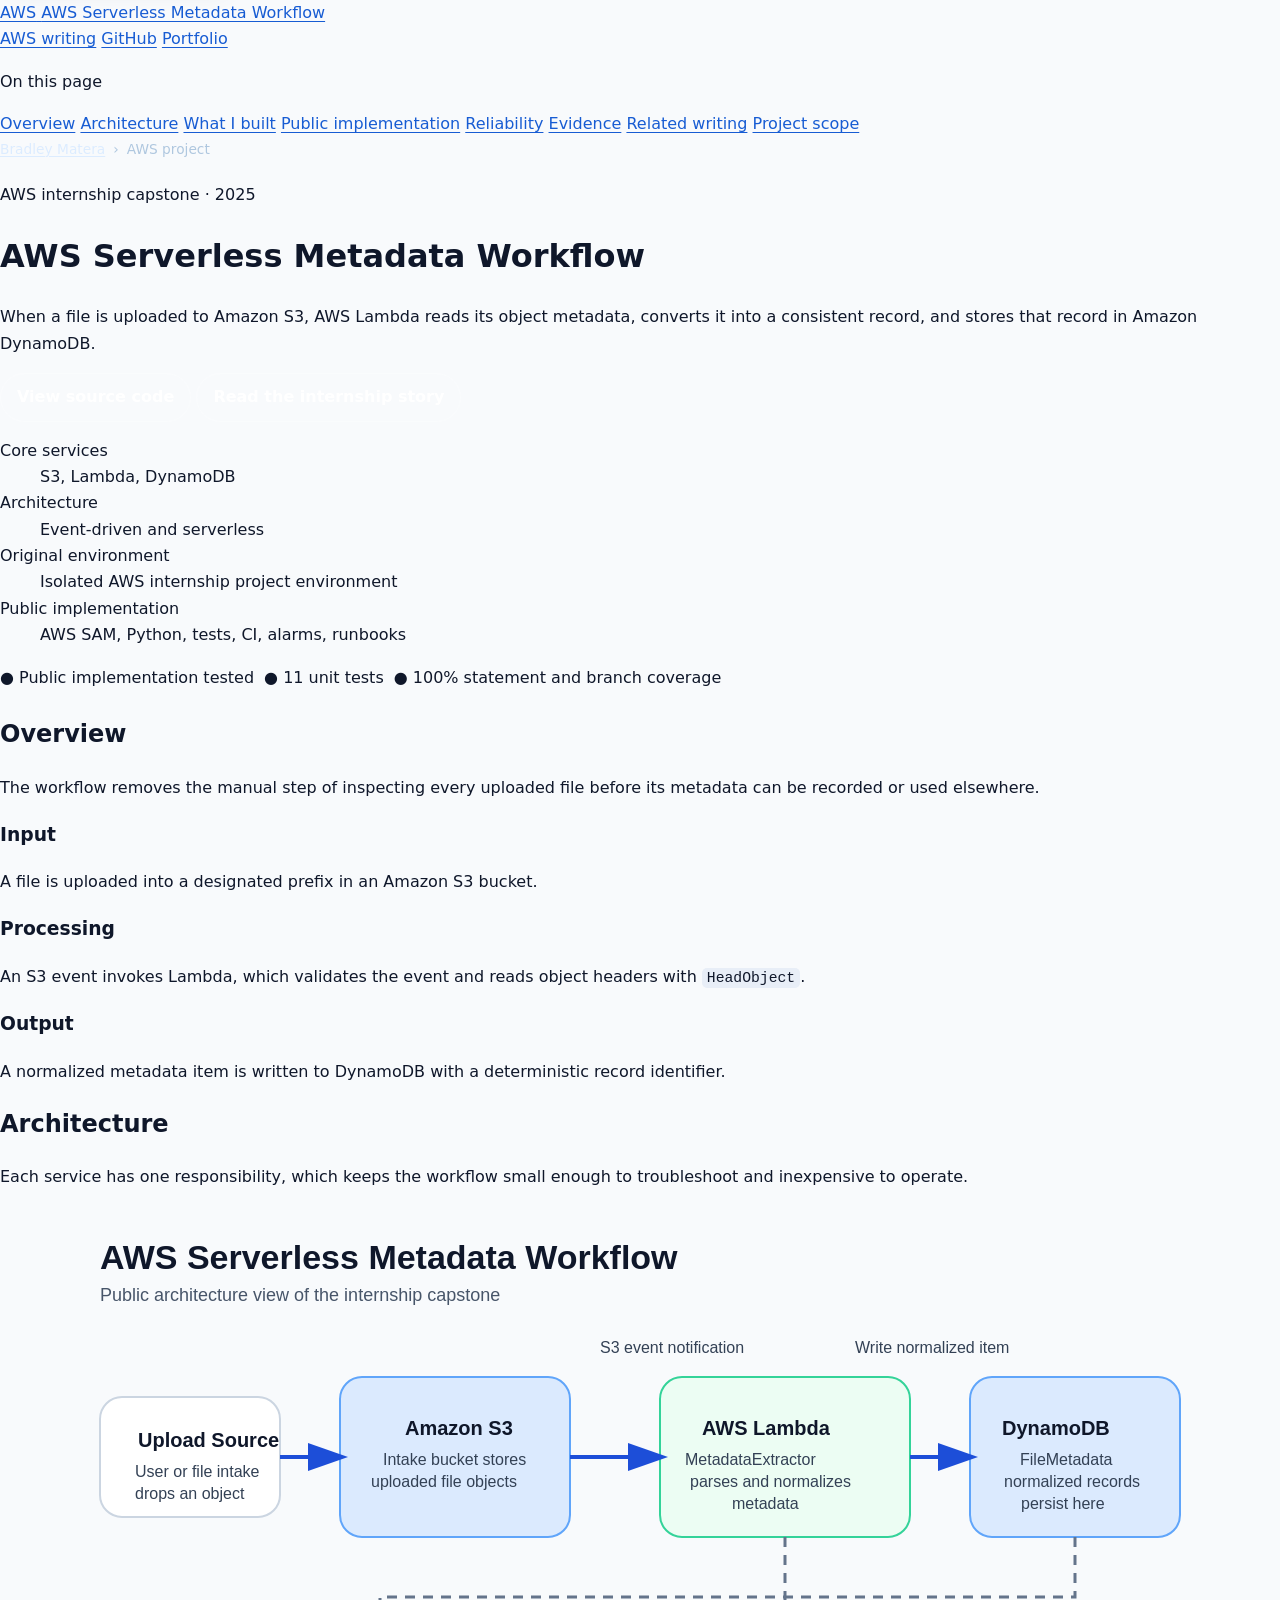
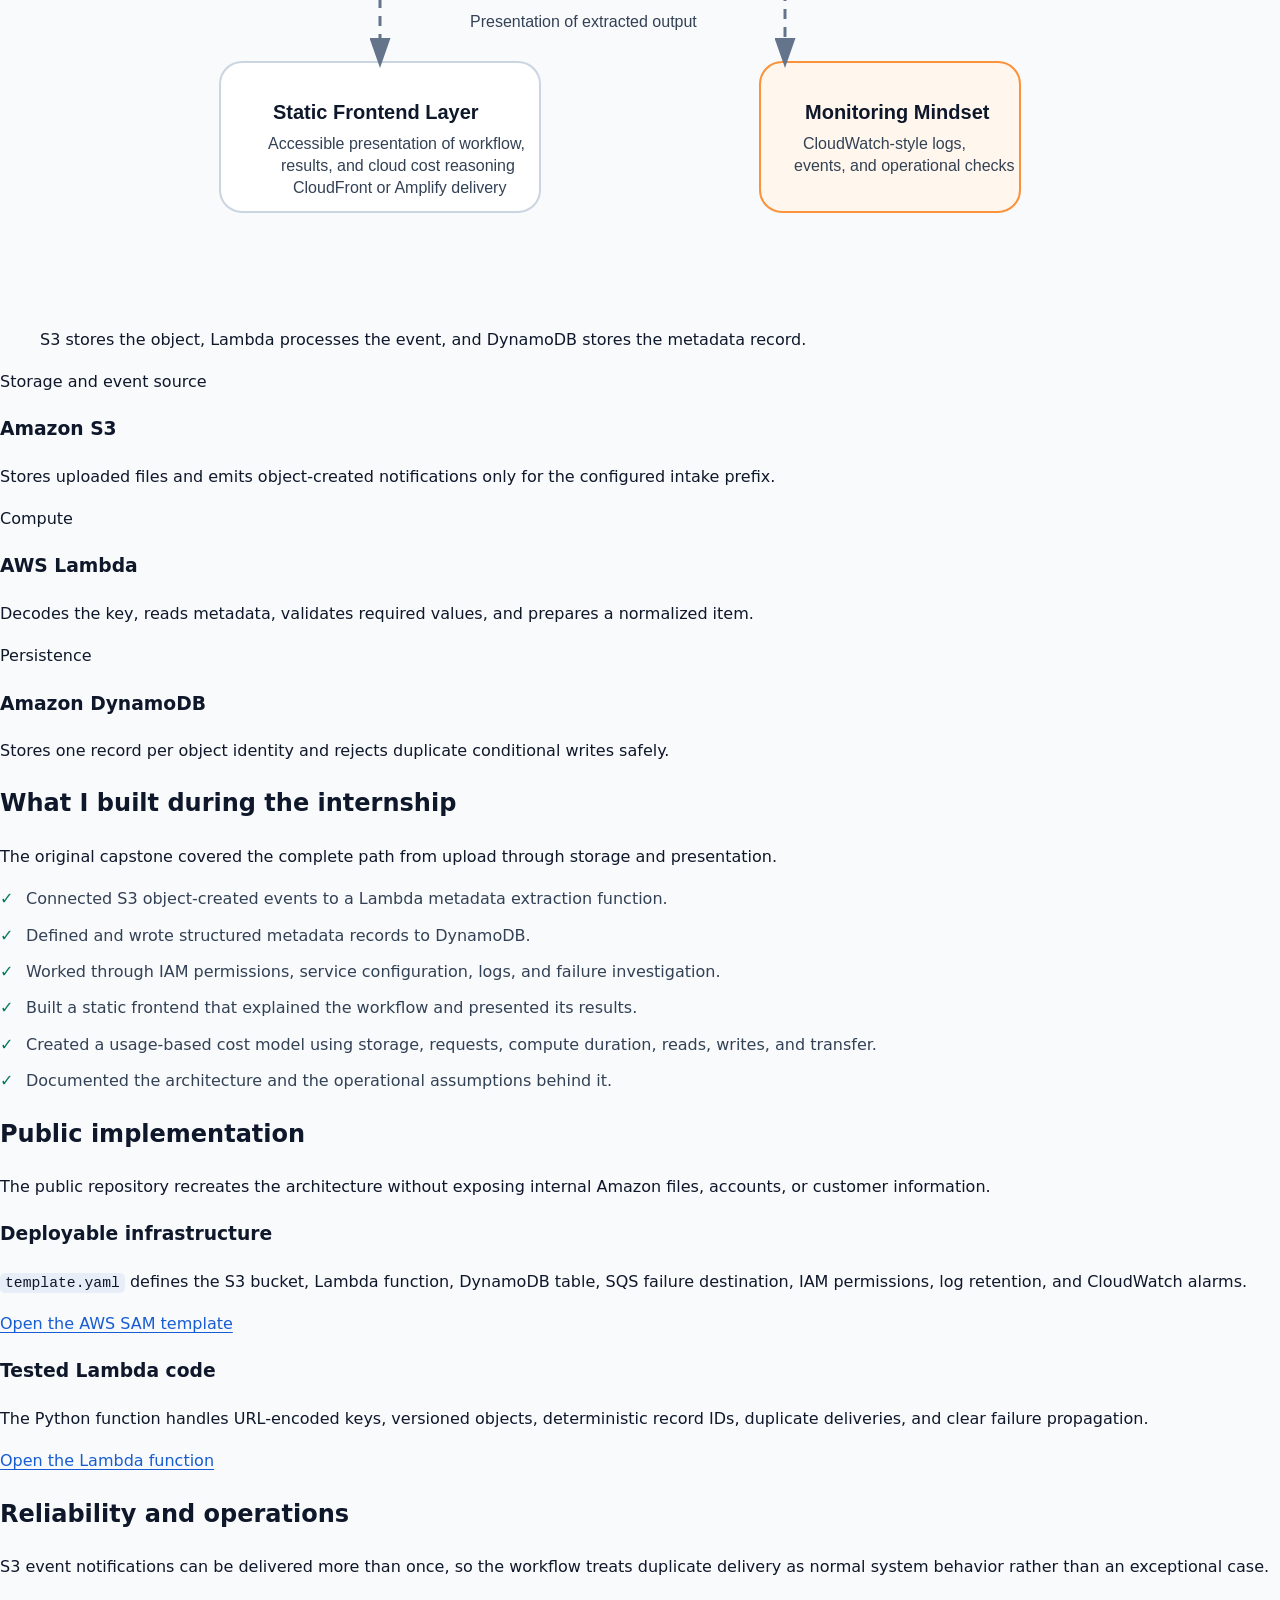
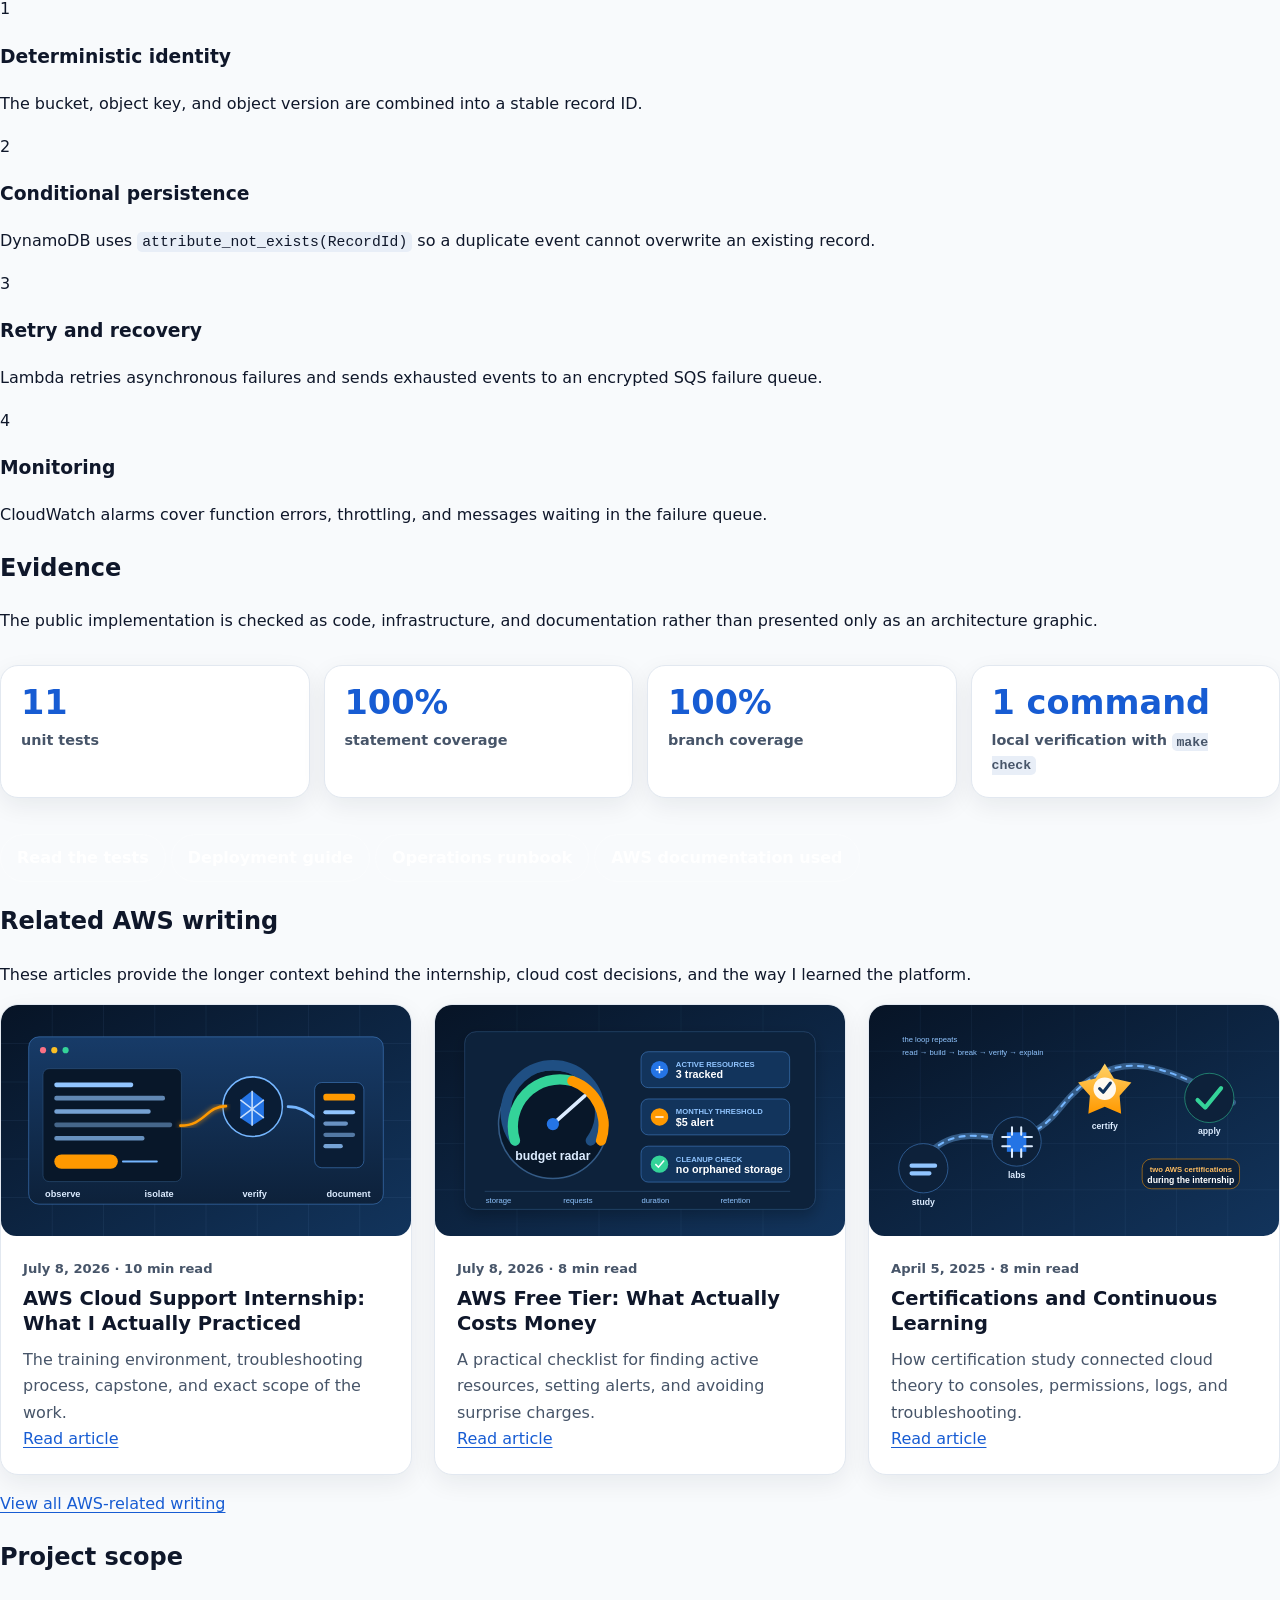
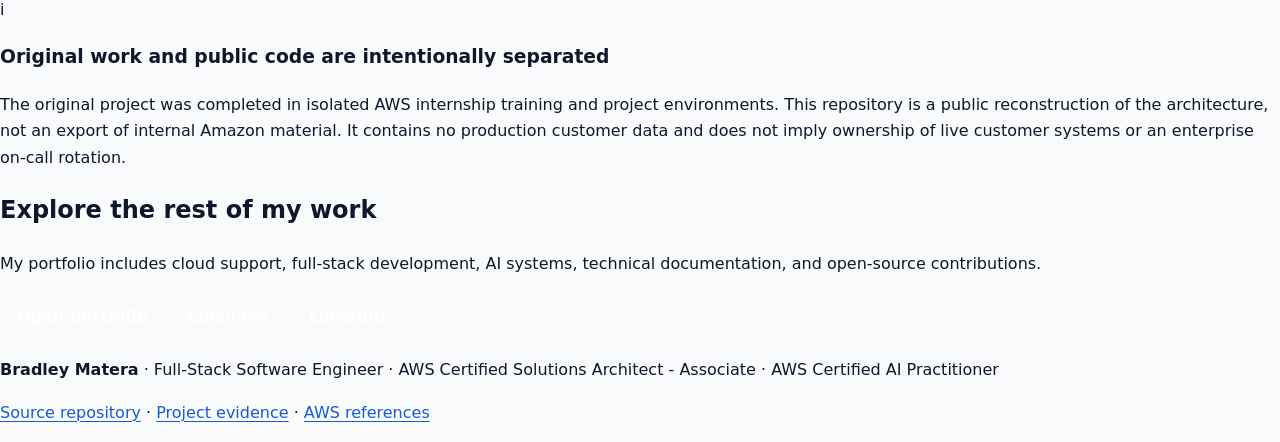
==== commit 7dac3786: "site: rebuild homepage with Cloudscape structure and direct project narrative" ====
--- a/index.html
+++ b/index.html
@@ -3,22 +3,25 @@
 <head>
   <meta charset="UTF-8" />
   <meta name="viewport" content="width=device-width, initial-scale=1.0" />
-  <title>AWS Internship Project Walkthrough | Bradley Matera</title>
-  <meta name="description" content="A clear five-minute walkthrough of the AWS serverless metadata workflow Bradley Matera built during an AWS Support Engineering internship, including architecture, personal contributions, verification, scope, and supporting proof." />
+  <title>AWS Serverless Metadata Workflow | Bradley Matera</title>
+  <meta name="description" content="An event-driven AWS project that turns Amazon S3 file uploads into normalized DynamoDB metadata records using AWS Lambda, with a tested public AWS SAM implementation." />
   <meta name="author" content="Bradley Matera" />
-  <meta name="theme-color" content="#071426" />
-  <meta property="og:title" content="AWS Internship Project Walkthrough" />
-  <meta property="og:description" content="What I built, what I personally did, how the serverless workflow works, and what the public reconstruction verifies." />
+  <meta name="theme-color" content="#232f3e" />
+  <meta property="og:title" content="AWS Serverless Metadata Workflow" />
+  <meta property="og:description" content="S3 receives a file, Lambda reads and normalizes its metadata, and DynamoDB stores the resulting record." />
   <meta property="og:type" content="website" />
   <meta property="og:url" content="https://bradleymatera.github.io/Office/" />
   <meta property="og:image" content="https://bradleymatera.github.io/Office/assets/aws-metadata-workflow-og.png" />
   <meta property="og:image:width" content="1200" />
   <meta property="og:image:height" content="630" />
   <meta name="twitter:card" content="summary_large_image" />
-  <meta name="twitter:title" content="AWS Internship Project Walkthrough" />
-  <meta name="twitter:description" content="A recruiter-friendly walkthrough of my AWS serverless metadata capstone and its verified public reconstruction." />
+  <meta name="twitter:title" content="AWS Serverless Metadata Workflow" />
+  <meta name="twitter:description" content="A complete walkthrough of an S3-to-Lambda-to-DynamoDB metadata workflow and its tested public implementation." />
   <meta name="twitter:image" content="https://bradleymatera.github.io/Office/assets/aws-metadata-workflow-og.png" />
   <link rel="canonical" href="https://bradleymatera.github.io/Office/" />
+  <link rel="preconnect" href="https://fonts.googleapis.com" />
+  <link rel="preconnect" href="https://fonts.gstatic.com" crossorigin />
+  <link href="https://fonts.googleapis.com/css2?family=Open+Sans:wght@300;400;600;700;800&display=swap" rel="stylesheet" />
   <link rel="icon" href="favicon.svg" type="image/svg+xml" />
   <link rel="manifest" href="site.webmanifest" />
   <link rel="alternate" type="application/rss+xml" title="Bradley Matera AWS Writing" href="rss.xml" />
@@ -29,7 +32,7 @@
     "@context": "https://schema.org",
     "@type": "SoftwareSourceCode",
     "name": "AWS Serverless Metadata Workflow",
-    "description": "A recruiter-friendly walkthrough and deployable public reconstruction of an AWS internship metadata workflow using Amazon S3, AWS Lambda, Amazon DynamoDB, Amazon SQS, Amazon CloudWatch, and AWS SAM.",
+    "description": "An event-driven AWS metadata workflow using Amazon S3, AWS Lambda, Amazon DynamoDB, Amazon SQS, Amazon CloudWatch, and AWS SAM.",
     "codeRepository": "https://github.com/BradleyMatera/Office",
     "url": "https://bradleymatera.github.io/Office/",
     "programmingLanguage": ["Python", "YAML", "HTML", "CSS"],
@@ -44,316 +47,261 @@
 <body>
   <a class="skip-link" href="#main-content">Skip to main content</a>
 
-  <header class="hero">
-    <div class="container hero-layout">
-      <div>
-        <p class="eyebrow">AWS Internship Project Walkthrough</p>
-        <h1>Serverless Metadata Workflow</h1>
-        <p class="lead">
-          This is the clearest version of what I built during my AWS Support Engineering internship,
-          what I personally worked on, how the system operates, and what the public reconstruction proves.
-        </p>
-        <div class="status-row" aria-label="Project summary">
-          <span class="status-pill">S3</span>
-          <span class="status-pill">Lambda</span>
-          <span class="status-pill">DynamoDB</span>
-          <span class="status-pill">AWS SAM</span>
-          <span class="status-pill">11 tests</span>
-        </div>
-        <div class="hero-actions">
-          <a class="button primary" href="#overview">Start the five-minute walkthrough</a>
-          <a class="button" href="https://bradleymatera.dev/aws-cloud-support-internship-mastering-troubleshooting-and-architecture/">Read the internship article</a>
-          <a class="button" href="https://github.com/BradleyMatera/Office">View the source</a>
-        </div>
-        <div class="callout">
-          <strong>Important scope:</strong> the original project was completed in isolated internship training and project environments.
-          I did not own production customer systems, live support tickets, or an enterprise on-call rotation.
-        </div>
-      </div>
-
-      <aside class="hero-panel" aria-label="Project at a glance">
-        <p class="panel-label">Project at a glance</p>
-        <dl class="facts">
-          <div><dt>Goal</dt><dd>Turn file uploads into structured metadata</dd></div>
-          <div><dt>Original build</dt><dd>AWS internship capstone, 2025</dd></div>
-          <div><dt>Core flow</dt><dd>S3 → Lambda → DynamoDB</dd></div>
-          <div><dt>My work</dt><dd>Architecture, extraction, storage, frontend, cost model</dd></div>
-          <div><dt>Public version</dt><dd>Deployable code, tests, diagrams, runbooks</dd></div>
-          <div><dt>Best use</dt><dd>Resume and interview walkthrough</dd></div>
-        </dl>
-      </aside>
+  <header class="app-header">
+    <div class="app-header__inner">
+      <a class="app-brand" href="index.html" aria-label="AWS Serverless Metadata Workflow home">
+        <span class="app-brand__mark" aria-hidden="true">AWS</span>
+        <span>AWS Serverless Metadata Workflow</span>
+      </a>
+      <nav class="app-header__links" aria-label="Project links">
+        <a href="writing.html">AWS writing</a>
+        <a href="https://github.com/BradleyMatera/Office">GitHub</a>
+        <a href="https://bradleymatera.dev/recruiter/">Portfolio</a>
+      </nav>
     </div>
   </header>
 
-  <nav class="topnav" aria-label="Walkthrough navigation">
-    <div class="container navlinks">
+  <div class="app-layout">
+    <aside class="side-navigation" aria-label="Page sections">
+      <p class="side-navigation__title">On this page</p>
       <a href="#overview">Overview</a>
-      <a href="#my-work">What I did</a>
-      <a href="#architecture">How it works</a>
-      <a href="#verification">Verification</a>
-      <a href="#writing">My AWS writing</a>
-      <a href="#questions">Questions answered</a>
-      <a href="#contact">Contact</a>
-    </div>
-  </nav>
-
-  <main id="main-content">
-    <section id="overview" class="section">
-      <div class="container">
-        <div class="section-heading">
-          <p class="section-kicker">The project in one minute</p>
-          <h2>A file upload automatically becomes a searchable metadata record</h2>
-          <p>
-            A file is uploaded to Amazon S3. The upload event invokes AWS Lambda. The function reads the
-            object headers, normalizes the useful metadata, and stores a structured record in DynamoDB.
-            The original project also included a static frontend and a measurable cloud-cost model.
-          </p>
-        </div>
-
-        <div class="grid three-up feature-grid">
-          <article class="card">
-            <p class="card-number">01</p>
-            <h3>Upload</h3>
-            <p>A file enters an S3 bucket and produces an object-created event.</p>
-          </article>
-          <article class="card">
-            <p class="card-number">02</p>
-            <h3>Extract</h3>
-            <p>Lambda reads object metadata without downloading the full file body.</p>
-          </article>
-          <article class="card">
-            <p class="card-number">03</p>
-            <h3>Store</h3>
-            <p>DynamoDB receives a normalized record that can be inspected and queried later.</p>
-          </article>
-        </div>
-
-        <div class="metric-grid" aria-label="Project facts">
-          <div class="metric"><strong>2025</strong><span>original internship project</span></div>
-          <div class="metric"><strong>3</strong><span>core AWS services</span></div>
-          <div class="metric"><strong>11</strong><span>public reconstruction tests</span></div>
-          <div class="metric"><strong>100%</strong><span>current statement and branch coverage</span></div>
-        </div>
-      </div>
-    </section>
-
-    <section id="my-work" class="section alt">
-      <div class="container">
-        <div class="section-heading">
-          <p class="section-kicker">My contribution</p>
-          <h2>What I personally worked on</h2>
-          <p>This is the part a recruiter or hiring manager should use when evaluating the project.</p>
-        </div>
-
-        <div class="grid two-up">
-          <article class="card success">
-            <h3>I did</h3>
-            <ul class="check-list">
-              <li>Built the S3 upload to Lambda processing to DynamoDB storage workflow.</li>
-              <li>Worked with event triggers, permissions, service configuration, logs, and failure investigation.</li>
-              <li>Created the metadata structure and connected the AWS services end to end.</li>
-              <li>Built an accessible static frontend to explain and present the workflow.</li>
-              <li>Created a usage-based cost model using requests, storage, compute time, reads, writes, and transfer.</li>
-              <li>Documented the architecture, decisions, testing approach, and project boundaries.</li>
-            </ul>
-          </article>
-
-          <article class="card warning">
-            <h3>I do not claim</h3>
-            <ul class="check-list">
-              <li>Ownership of production customer environments.</li>
-              <li>Live enterprise ticket or on-call responsibility.</li>
-              <li>Access to production customer data.</li>
-              <li>That every public file is the exact original internal internship artifact.</li>
-              <li>That the public reconstruction has been deployed into a live AWS account from this environment.</li>
-            </ul>
-          </article>
-        </div>
-      </div>
-    </section>
-
-    <section id="architecture" class="section">
-      <div class="container">
-        <div class="section-heading">
-          <p class="section-kicker">How it works</p>
-          <h2>The full workflow without unnecessary complexity</h2>
-          <p>
-            Each service has one clear responsibility. That makes the system easier to explain, troubleshoot,
-            test, and operate than a larger always-on application would be.
-          </p>
-        </div>
-
-        <figure class="figure-card">
-          <img class="diagram" src="assets/architecture-overview.svg" alt="Architecture diagram showing a file uploaded into Amazon S3, an S3 event invoking AWS Lambda, and normalized metadata written into Amazon DynamoDB with monitoring and presentation support." />
-          <figcaption>S3 stores the file, Lambda processes the event, and DynamoDB stores the metadata record.</figcaption>
+      <a href="#architecture">Architecture</a>
+      <a href="#build">What I built</a>
+      <a href="#reconstruction">Public implementation</a>
+      <a href="#reliability">Reliability</a>
+      <a href="#evidence">Evidence</a>
+      <a href="#writing">Related writing</a>
+      <a href="#scope">Project scope</a>
+    </aside>
+
+    <main id="main-content" class="main-content">
+      <header class="page-header">
+        <nav class="breadcrumb" aria-label="Breadcrumb">
+          <a href="https://bradleymatera.dev/recruiter/">Bradley Matera</a>
+          <span aria-hidden="true">›</span>
+          <span>AWS project</span>
+        </nav>
+        <div class="page-header__grid">
+          <div>
+            <p class="page-label">AWS internship capstone · 2025</p>
+            <h1>AWS Serverless Metadata Workflow</h1>
+            <p class="page-summary">
+              When a file is uploaded to Amazon S3, AWS Lambda reads its object metadata,
+              converts it into a consistent record, and stores that record in Amazon DynamoDB.
+            </p>
+            <div class="button-row">
+              <a class="button button--primary" href="https://github.com/BradleyMatera/Office">View source code</a>
+              <a class="button button--normal" href="https://bradleymatera.dev/aws-cloud-support-internship-mastering-troubleshooting-and-architecture/">Read the internship story</a>
+            </div>
+          </div>
+          <dl class="key-value-panel" aria-label="Project summary">
+            <div><dt>Core services</dt><dd>S3, Lambda, DynamoDB</dd></div>
+            <div><dt>Architecture</dt><dd>Event-driven and serverless</dd></div>
+            <div><dt>Original environment</dt><dd>Isolated AWS internship project environment</dd></div>
+            <div><dt>Public implementation</dt><dd>AWS SAM, Python, tests, CI, alarms, runbooks</dd></div>
+          </dl>
+        </div>
+        <div class="status-row" aria-label="Project status">
+          <span class="status status--success"><span aria-hidden="true">●</span> Public implementation tested</span>
+          <span class="status status--info"><span aria-hidden="true">●</span> 11 unit tests</span>
+          <span class="status status--info"><span aria-hidden="true">●</span> 100% statement and branch coverage</span>
+        </div>
+      </header>
+
+      <section id="overview" class="content-section">
+        <div class="section-header">
+          <h2>Overview</h2>
+          <p>The workflow removes the manual step of inspecting every uploaded file before its metadata can be recorded or used elsewhere.</p>
+        </div>
+        <div class="container-card">
+          <div class="three-column-grid">
+            <article class="summary-item">
+              <h3>Input</h3>
+              <p>A file is uploaded into a designated prefix in an Amazon S3 bucket.</p>
+            </article>
+            <article class="summary-item">
+              <h3>Processing</h3>
+              <p>An S3 event invokes Lambda, which validates the event and reads object headers with <code>HeadObject</code>.</p>
+            </article>
+            <article class="summary-item">
+              <h3>Output</h3>
+              <p>A normalized metadata item is written to DynamoDB with a deterministic record identifier.</p>
+            </article>
+          </div>
+        </div>
+      </section>
+
+      <section id="architecture" class="content-section">
+        <div class="section-header">
+          <h2>Architecture</h2>
+          <p>Each service has one responsibility, which keeps the workflow small enough to troubleshoot and inexpensive to operate.</p>
+        </div>
+        <figure class="container-card architecture-figure">
+          <img src="assets/architecture-overview.svg" alt="Architecture diagram showing a file upload entering Amazon S3, an S3 event invoking AWS Lambda, normalized metadata being written to Amazon DynamoDB, and monitoring around the processing path." />
+          <figcaption>S3 stores the object, Lambda processes the event, and DynamoDB stores the metadata record.</figcaption>
         </figure>
-
-        <div class="grid three-up">
-          <article class="card"><h3>Amazon S3</h3><p>Receives uploaded files, stores object versions, and emits object-created notifications.</p></article>
-          <article class="card"><h3>AWS Lambda</h3><p>Validates the event, decodes the object key, reads headers, and normalizes the record.</p></article>
-          <article class="card"><h3>Amazon DynamoDB</h3><p>Stores one deterministic record per object identity using a conditional write.</p></article>
-        </div>
-      </div>
-    </section>
-
-    <section id="verification" class="section alt">
-      <div class="container">
-        <div class="section-heading">
-          <p class="section-kicker">What is verified now</p>
-          <h2>The public version is real code, not a diagram pretending to be a project</h2>
-          <p>
-            I reconstructed the original architecture as a deployable AWS SAM application and verified everything
-            that can be checked without using a live AWS account. A real cloud deployment still requires an authorized AWS account.
-          </p>
-        </div>
-
-        <div class="grid two-up">
-          <article class="card detail-card">
-            <h3>Verified locally</h3>
-            <ul class="check-list">
-              <li>11 Python unit tests pass.</li>
-              <li>Current statement and branch coverage is 100%.</li>
-              <li>Duplicate events are handled safely.</li>
-              <li>Malformed and unsupported events fail clearly.</li>
-              <li>Access-denied failures propagate for Lambda retry behavior.</li>
-              <li>Versioned and unversioned object paths are covered.</li>
-            </ul>
-          </article>
-
-          <article class="card detail-card">
-            <h3>Built into the public reconstruction</h3>
-            <ul class="check-list">
-              <li>AWS SAM and CloudFormation infrastructure.</li>
-              <li>Encrypted S3, DynamoDB, and SQS resources.</li>
-              <li>Idempotent conditional DynamoDB writes.</li>
-              <li>Retries, a failure queue, and CloudWatch alarms.</li>
-              <li>Deployment, troubleshooting, and recovery runbooks.</li>
-              <li>Automated source and website validation in GitHub Actions.</li>
-            </ul>
-          </article>
-        </div>
-
-        <div class="hero-actions">
-          <a class="button primary" href="https://github.com/BradleyMatera/Office/blob/main/src/metadata_extractor/app.py">Read the Lambda code</a>
-          <a class="button" href="https://github.com/BradleyMatera/Office/blob/main/tests/test_app.py">Read the tests</a>
-          <a class="button" href="https://github.com/BradleyMatera/Office/blob/main/template.yaml">Read the infrastructure</a>
-          <a class="button" href="sources.html">See official AWS verification</a>
-        </div>
-      </div>
-    </section>
-
-    <section id="writing" class="section">
-      <div class="container">
-        <div class="section-heading">
-          <p class="section-kicker">Written by me</p>
-          <h2>Continue with the articles that add useful context</h2>
-          <p>The walkthrough stays focused. These articles go deeper only when the reader wants more.</p>
-        </div>
-
-        <div class="article-grid">
+        <div class="three-column-grid service-grid">
+          <article class="container-card service-card">
+            <p class="service-card__label">Storage and event source</p>
+            <h3>Amazon S3</h3>
+            <p>Stores uploaded files and emits object-created notifications only for the configured intake prefix.</p>
+          </article>
+          <article class="container-card service-card">
+            <p class="service-card__label">Compute</p>
+            <h3>AWS Lambda</h3>
+            <p>Decodes the key, reads metadata, validates required values, and prepares a normalized item.</p>
+          </article>
+          <article class="container-card service-card">
+            <p class="service-card__label">Persistence</p>
+            <h3>Amazon DynamoDB</h3>
+            <p>Stores one record per object identity and rejects duplicate conditional writes safely.</p>
+          </article>
+        </div>
+      </section>
+
+      <section id="build" class="content-section">
+        <div class="section-header">
+          <h2>What I built during the internship</h2>
+          <p>The original capstone covered the complete path from upload through storage and presentation.</p>
+        </div>
+        <div class="container-card">
+          <ul class="check-list">
+            <li>Connected S3 object-created events to a Lambda metadata extraction function.</li>
+            <li>Defined and wrote structured metadata records to DynamoDB.</li>
+            <li>Worked through IAM permissions, service configuration, logs, and failure investigation.</li>
+            <li>Built a static frontend that explained the workflow and presented its results.</li>
+            <li>Created a usage-based cost model using storage, requests, compute duration, reads, writes, and transfer.</li>
+            <li>Documented the architecture and the operational assumptions behind it.</li>
+          </ul>
+        </div>
+      </section>
+
+      <section id="reconstruction" class="content-section">
+        <div class="section-header">
+          <h2>Public implementation</h2>
+          <p>The public repository recreates the architecture without exposing internal Amazon files, accounts, or customer information.</p>
+        </div>
+        <div class="two-column-grid">
+          <article class="container-card">
+            <h3>Deployable infrastructure</h3>
+            <p><code>template.yaml</code> defines the S3 bucket, Lambda function, DynamoDB table, SQS failure destination, IAM permissions, log retention, and CloudWatch alarms.</p>
+            <a class="inline-link" href="https://github.com/BradleyMatera/Office/blob/main/template.yaml">Open the AWS SAM template</a>
+          </article>
+          <article class="container-card">
+            <h3>Tested Lambda code</h3>
+            <p>The Python function handles URL-encoded keys, versioned objects, deterministic record IDs, duplicate deliveries, and clear failure propagation.</p>
+            <a class="inline-link" href="https://github.com/BradleyMatera/Office/blob/main/src/metadata_extractor/app.py">Open the Lambda function</a>
+          </article>
+        </div>
+      </section>
+
+      <section id="reliability" class="content-section">
+        <div class="section-header">
+          <h2>Reliability and operations</h2>
+          <p>S3 event notifications can be delivered more than once, so the workflow treats duplicate delivery as normal system behavior rather than an exceptional case.</p>
+        </div>
+        <div class="container-card">
+          <div class="operation-list">
+            <div><span class="operation-list__number">1</span><div><h3>Deterministic identity</h3><p>The bucket, object key, and object version are combined into a stable record ID.</p></div></div>
+            <div><span class="operation-list__number">2</span><div><h3>Conditional persistence</h3><p>DynamoDB uses <code>attribute_not_exists(RecordId)</code> so a duplicate event cannot overwrite an existing record.</p></div></div>
+            <div><span class="operation-list__number">3</span><div><h3>Retry and recovery</h3><p>Lambda retries asynchronous failures and sends exhausted events to an encrypted SQS failure queue.</p></div></div>
+            <div><span class="operation-list__number">4</span><div><h3>Monitoring</h3><p>CloudWatch alarms cover function errors, throttling, and messages waiting in the failure queue.</p></div></div>
+          </div>
+        </div>
+      </section>
+
+      <section id="evidence" class="content-section">
+        <div class="section-header">
+          <h2>Evidence</h2>
+          <p>The public implementation is checked as code, infrastructure, and documentation rather than presented only as an architecture graphic.</p>
+        </div>
+        <div class="metric-grid">
+          <div class="metric"><strong>11</strong><span>unit tests</span></div>
+          <div class="metric"><strong>100%</strong><span>statement coverage</span></div>
+          <div class="metric"><strong>100%</strong><span>branch coverage</span></div>
+          <div class="metric"><strong>1 command</strong><span>local verification with <code>make check</code></span></div>
+        </div>
+        <div class="button-row">
+          <a class="button button--primary" href="https://github.com/BradleyMatera/Office/blob/main/tests/test_app.py">Read the tests</a>
+          <a class="button button--normal" href="https://github.com/BradleyMatera/Office/blob/main/docs/deployment.md">Deployment guide</a>
+          <a class="button button--normal" href="https://github.com/BradleyMatera/Office/blob/main/docs/runbook.md">Operations runbook</a>
+          <a class="button button--normal" href="sources.html">AWS documentation used</a>
+        </div>
+      </section>
+
+      <section id="writing" class="content-section">
+        <div class="section-header">
+          <h2>Related AWS writing</h2>
+          <p>These articles provide the longer context behind the internship, cloud cost decisions, and the way I learned the platform.</p>
+        </div>
+        <div class="three-column-grid article-grid">
           <article class="article-card">
-            <img src="assets/content/internship-console.svg" alt="Illustration of an AWS troubleshooting console and service workflow." />
+            <img src="assets/content/internship-console.svg" alt="Illustration of an AWS troubleshooting console and connected services." />
             <div class="article-card__body">
               <p class="article-meta">July 8, 2026 · 10 min read</p>
               <h3>AWS Cloud Support Internship: What I Actually Practiced</h3>
-              <p>The training environment, troubleshooting loop, capstone, and the exact work I do not claim.</p>
-              <a href="https://bradleymatera.dev/aws-cloud-support-internship-mastering-troubleshooting-and-architecture/">Read on bradleymatera.dev</a>
+              <p>The training environment, troubleshooting process, capstone, and exact scope of the work.</p>
+              <a href="https://bradleymatera.dev/aws-cloud-support-internship-mastering-troubleshooting-and-architecture/">Read article</a>
             </div>
           </article>
-
           <article class="article-card">
-            <img src="assets/content/aws-cost-radar.svg" alt="Illustration showing AWS cost controls, monitoring, and billing awareness." />
+            <img src="assets/content/aws-cost-radar.svg" alt="Illustration of AWS cost monitoring and billing controls." />
             <div class="article-card__body">
               <p class="article-meta">July 8, 2026 · 8 min read</p>
               <h3>AWS Free Tier: What Actually Costs Money</h3>
-              <p>A practical resource and billing checklist built around verification instead of assumptions.</p>
-              <a href="https://bradleymatera.dev/aws-free-tier-honest-guide/">Read on bradleymatera.dev</a>
+              <p>A practical checklist for finding active resources, setting alerts, and avoiding surprise charges.</p>
+              <a href="https://bradleymatera.dev/aws-free-tier-honest-guide/">Read article</a>
             </div>
           </article>
-
           <article class="article-card">
-            <img src="assets/content/certification-roadmap.svg" alt="Illustration showing a structured AWS certification and continuous-learning path." />
+            <img src="assets/content/certification-roadmap.svg" alt="Illustration of a structured AWS certification and learning path." />
             <div class="article-card__body">
               <p class="article-meta">April 5, 2025 · 8 min read</p>
-              <h3>Certifications and Continuous Learning: A Simple Track</h3>
+              <h3>Certifications and Continuous Learning</h3>
               <p>How certification study connected cloud theory to consoles, permissions, logs, and troubleshooting.</p>
-              <a href="https://bradleymatera.dev/certifications-continuous-learning/">Read on bradleymatera.dev</a>
+              <a href="https://bradleymatera.dev/certifications-continuous-learning/">Read article</a>
             </div>
           </article>
         </div>
-
-        <div class="hero-actions">
-          <a class="button primary" href="writing.html">View all AWS-related writing</a>
-          <a class="button" href="https://bradleymatera.dev/blog/?q=aws">Search my main blog for AWS</a>
-        </div>
-      </div>
-    </section>
-
-    <section id="questions" class="section alt">
-      <div class="container">
-        <div class="section-heading">
-          <p class="section-kicker">Questions answered directly</p>
-          <h2>What a recruiter or hiring manager usually needs to know</h2>
-        </div>
-
-        <div class="faq-list">
-          <details open>
-            <summary>Was this a real AWS internship project?</summary>
-            <p>Yes. The original serverless metadata workflow was built during my AWS Support Engineering internship in controlled training and project environments.</p>
-          </details>
-          <details>
-            <summary>Is this the exact internal Amazon repository?</summary>
-            <p>No. This is a public reconstruction and expansion of the real architecture. It intentionally excludes confidential, internal-only, and customer information.</p>
-          </details>
-          <details>
-            <summary>What does the project prove?</summary>
-            <p>It proves I can connect AWS services, reason through event-driven architecture, troubleshoot configuration and permissions, model cost drivers, document technical work, and rebuild the system as tested infrastructure as code.</p>
-          </details>
-          <details>
-            <summary>Can the public version be deployed?</summary>
-            <p>Yes. The repository includes AWS SAM infrastructure and deployment instructions. It still requires an authorized AWS account, and I have not claimed a live deployment from this environment.</p>
-          </details>
-          <details>
-            <summary>Where is the deeper technical documentation?</summary>
-            <p>The GitHub repository contains the deployment guide, data contract, operations runbook, troubleshooting guide, architecture decisions, source verification, and complete test suite.</p>
-          </details>
-        </div>
-      </div>
-    </section>
-
-    <section id="contact" class="section">
-      <div class="container">
-        <div class="cta-panel">
-          <p class="section-kicker">Next step</p>
-          <h2>Use this as the walkthrough for my AWS internship</h2>
-          <p>
-            For a role involving cloud support, application support, infrastructure, DevOps, or technical troubleshooting,
-            this page is the fastest way to understand the project and the evidence behind it.
-          </p>
-          <div class="hero-actions">
-            <a class="button primary" href="https://bradleymatera.dev/recruiter/">Open my recruiter portfolio</a>
-            <a class="button" href="mailto:bradmatera@gmail.com">Email Bradley Matera</a>
-            <a class="button" href="https://www.linkedin.com/in/bradmatera/">LinkedIn</a>
-          </div>
-        </div>
-      </div>
-    </section>
-  </main>
-
-  <footer class="footer">
-    <div class="container">
-      <p><strong>Bradley Matera</strong> · Full-Stack Software Engineer · AWS Certified Solutions Architect - Associate · AWS Certified AI Practitioner</p>
-      <p>
-        <a href="https://github.com/BradleyMatera/Office">Source repository</a>
-        <span>·</span>
-        <a href="proof.html">Optional proof appendix</a>
-        <span>·</span>
-        <a href="sources.html">Official AWS references</a>
-        <span>·</span>
-        <a href="design-system.html">Design system</a>
-      </p>
-      <p class="small-note">The appendix pages are optional deeper reading. The homepage is the complete recruiter walkthrough.</p>
-    </div>
+        <p class="section-action"><a class="inline-link" href="writing.html">View all AWS-related writing</a></p>
+      </section>
+
+      <section id="scope" class="content-section">
+        <div class="section-header">
+          <h2>Project scope</h2>
+        </div>
+        <div class="alert alert--info">
+          <div class="alert__icon" aria-hidden="true">i</div>
+          <div>
+            <h3>Original work and public code are intentionally separated</h3>
+            <p>
+              The original project was completed in isolated AWS internship training and project environments.
+              This repository is a public reconstruction of the architecture, not an export of internal Amazon material.
+              It contains no production customer data and does not imply ownership of live customer systems or an enterprise on-call rotation.
+            </p>
+          </div>
+        </div>
+      </section>
+
+      <section class="content-section">
+        <div class="container-card closing-panel">
+          <div>
+            <h2>Explore the rest of my work</h2>
+            <p>My portfolio includes cloud support, full-stack development, AI systems, technical documentation, and open-source contributions.</p>
+          </div>
+          <div class="button-row">
+            <a class="button button--primary" href="https://bradleymatera.dev/recruiter/">Open portfolio</a>
+            <a class="button button--normal" href="mailto:bradmatera@gmail.com">Email me</a>
+            <a class="button button--normal" href="https://www.linkedin.com/in/bradmatera/">LinkedIn</a>
+          </div>
+        </div>
+      </section>
+    </main>
+  </div>
+
+  <footer class="site-footer">
+    <p><strong>Bradley Matera</strong> · Full-Stack Software Engineer · AWS Certified Solutions Architect - Associate · AWS Certified AI Practitioner</p>
+    <p><a href="https://github.com/BradleyMatera/Office">Source repository</a> · <a href="proof.html">Project evidence</a> · <a href="sources.html">AWS references</a></p>
   </footer>
 </body>
-</html>
+</html>
